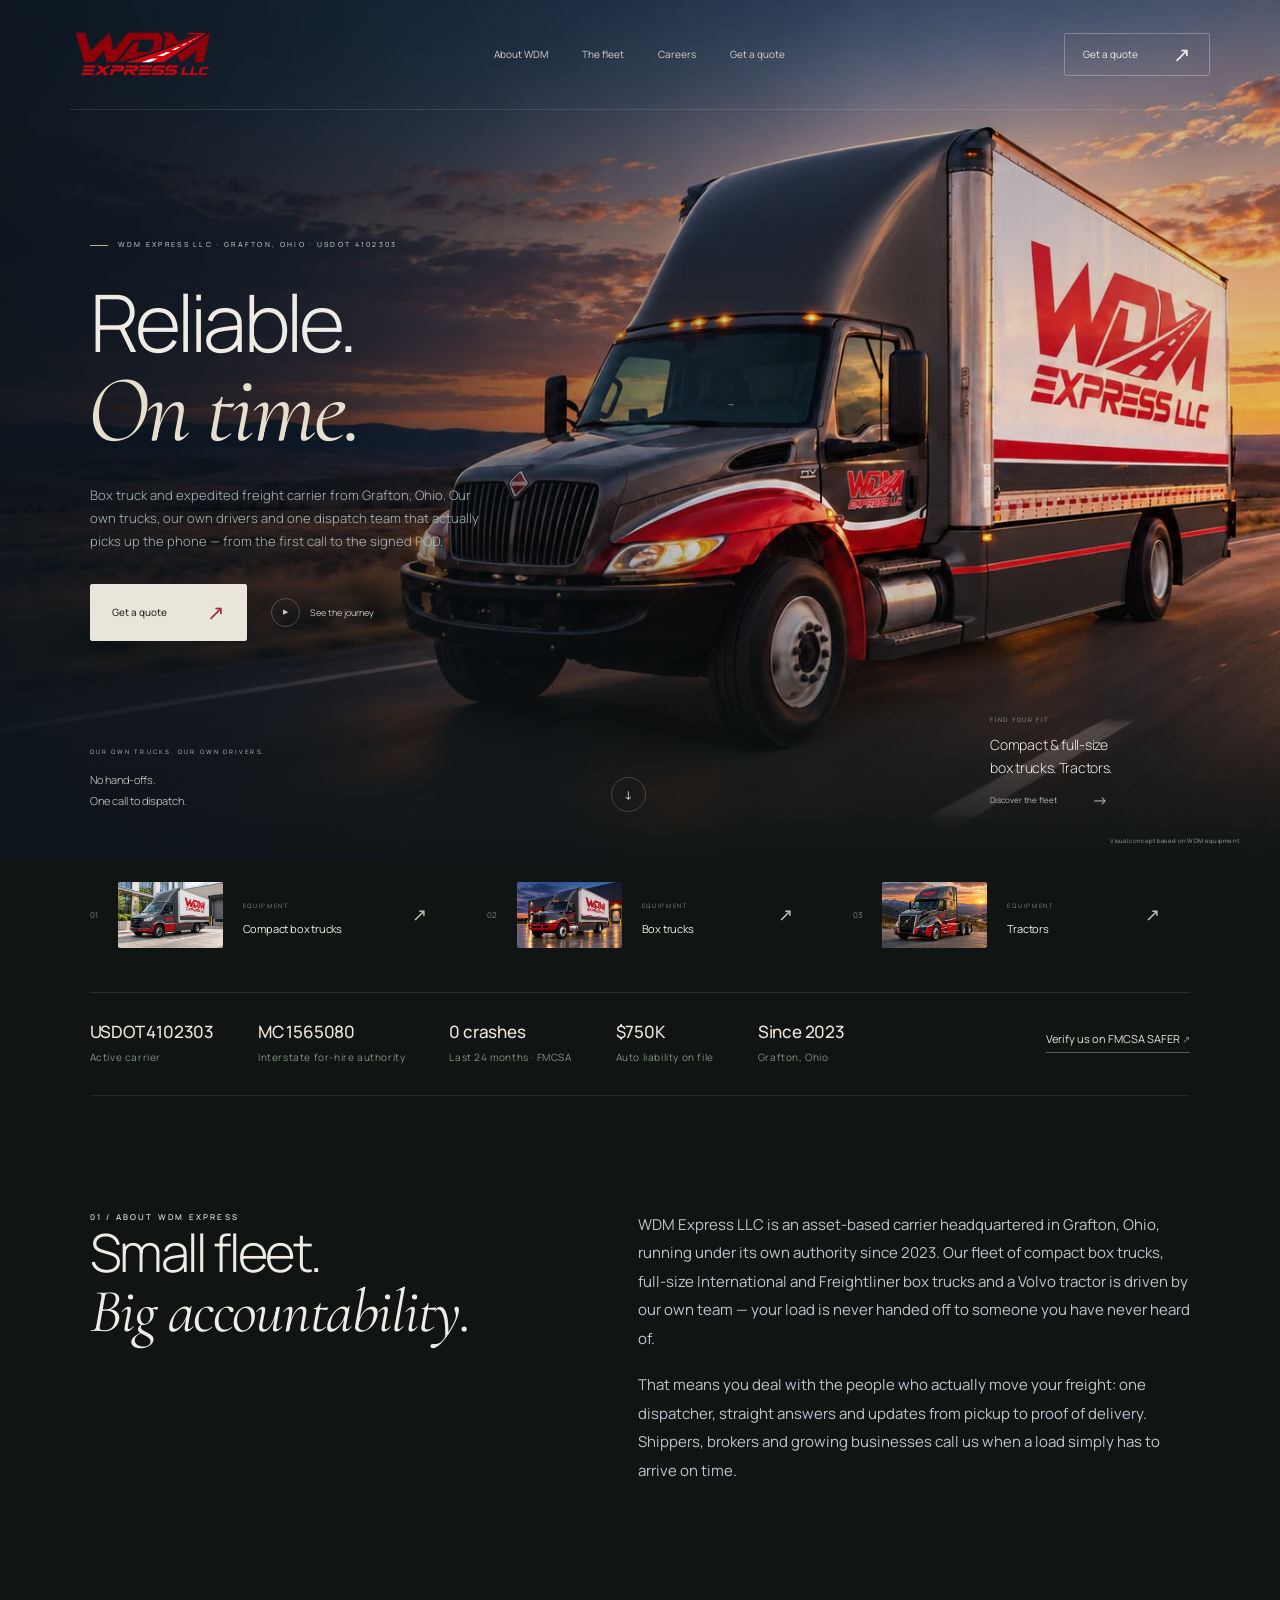
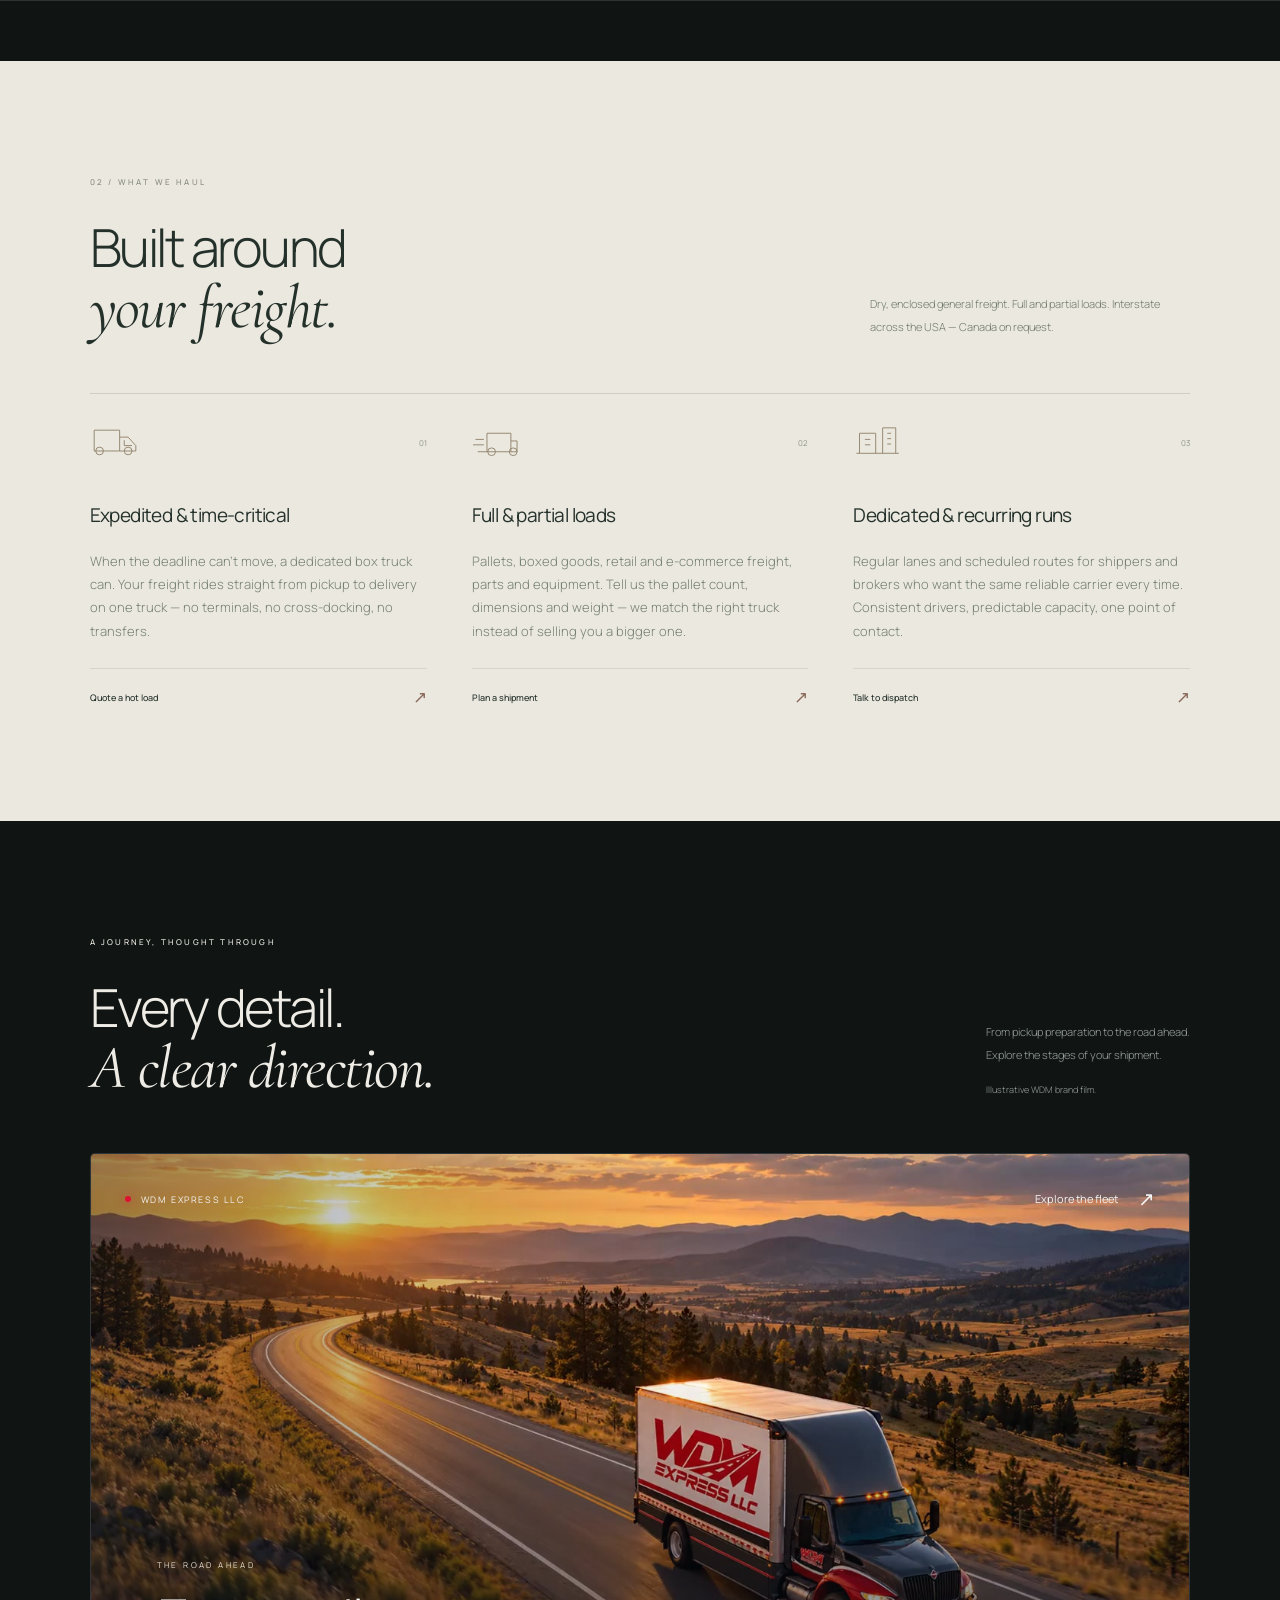
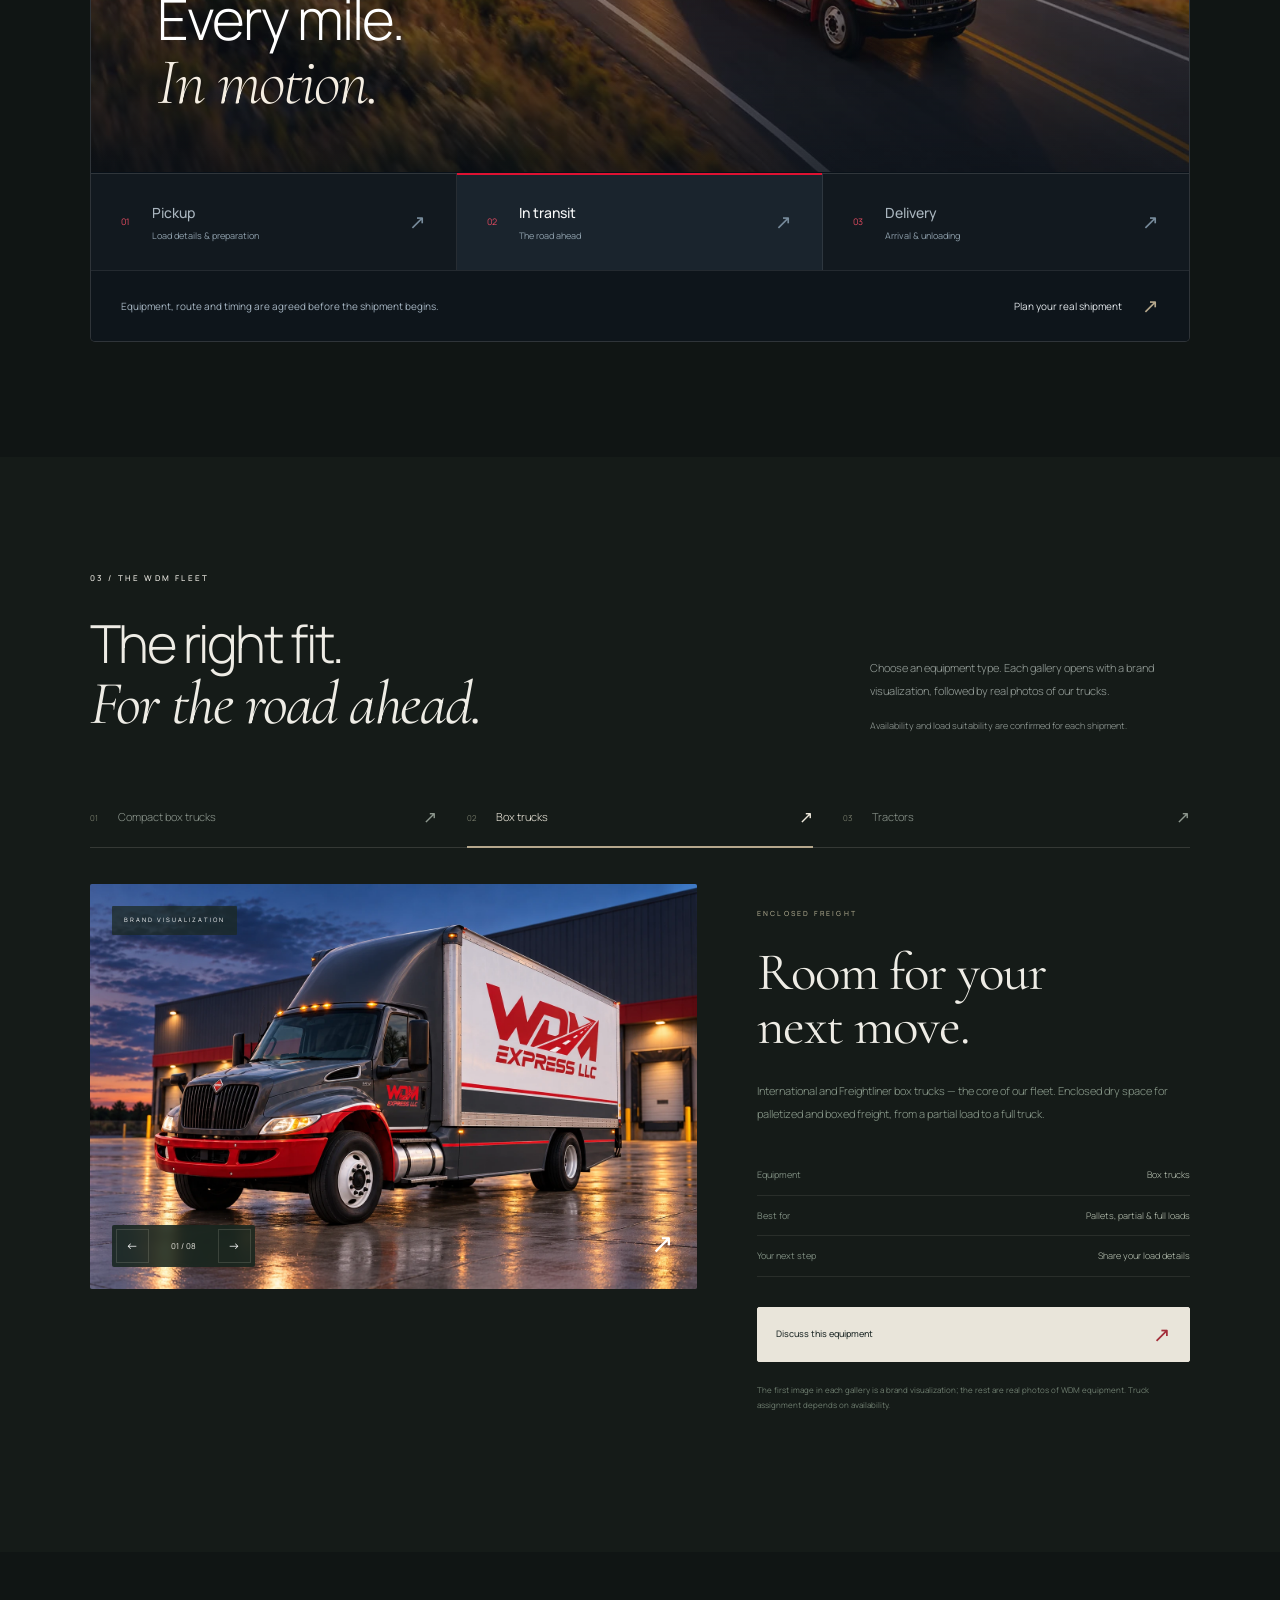
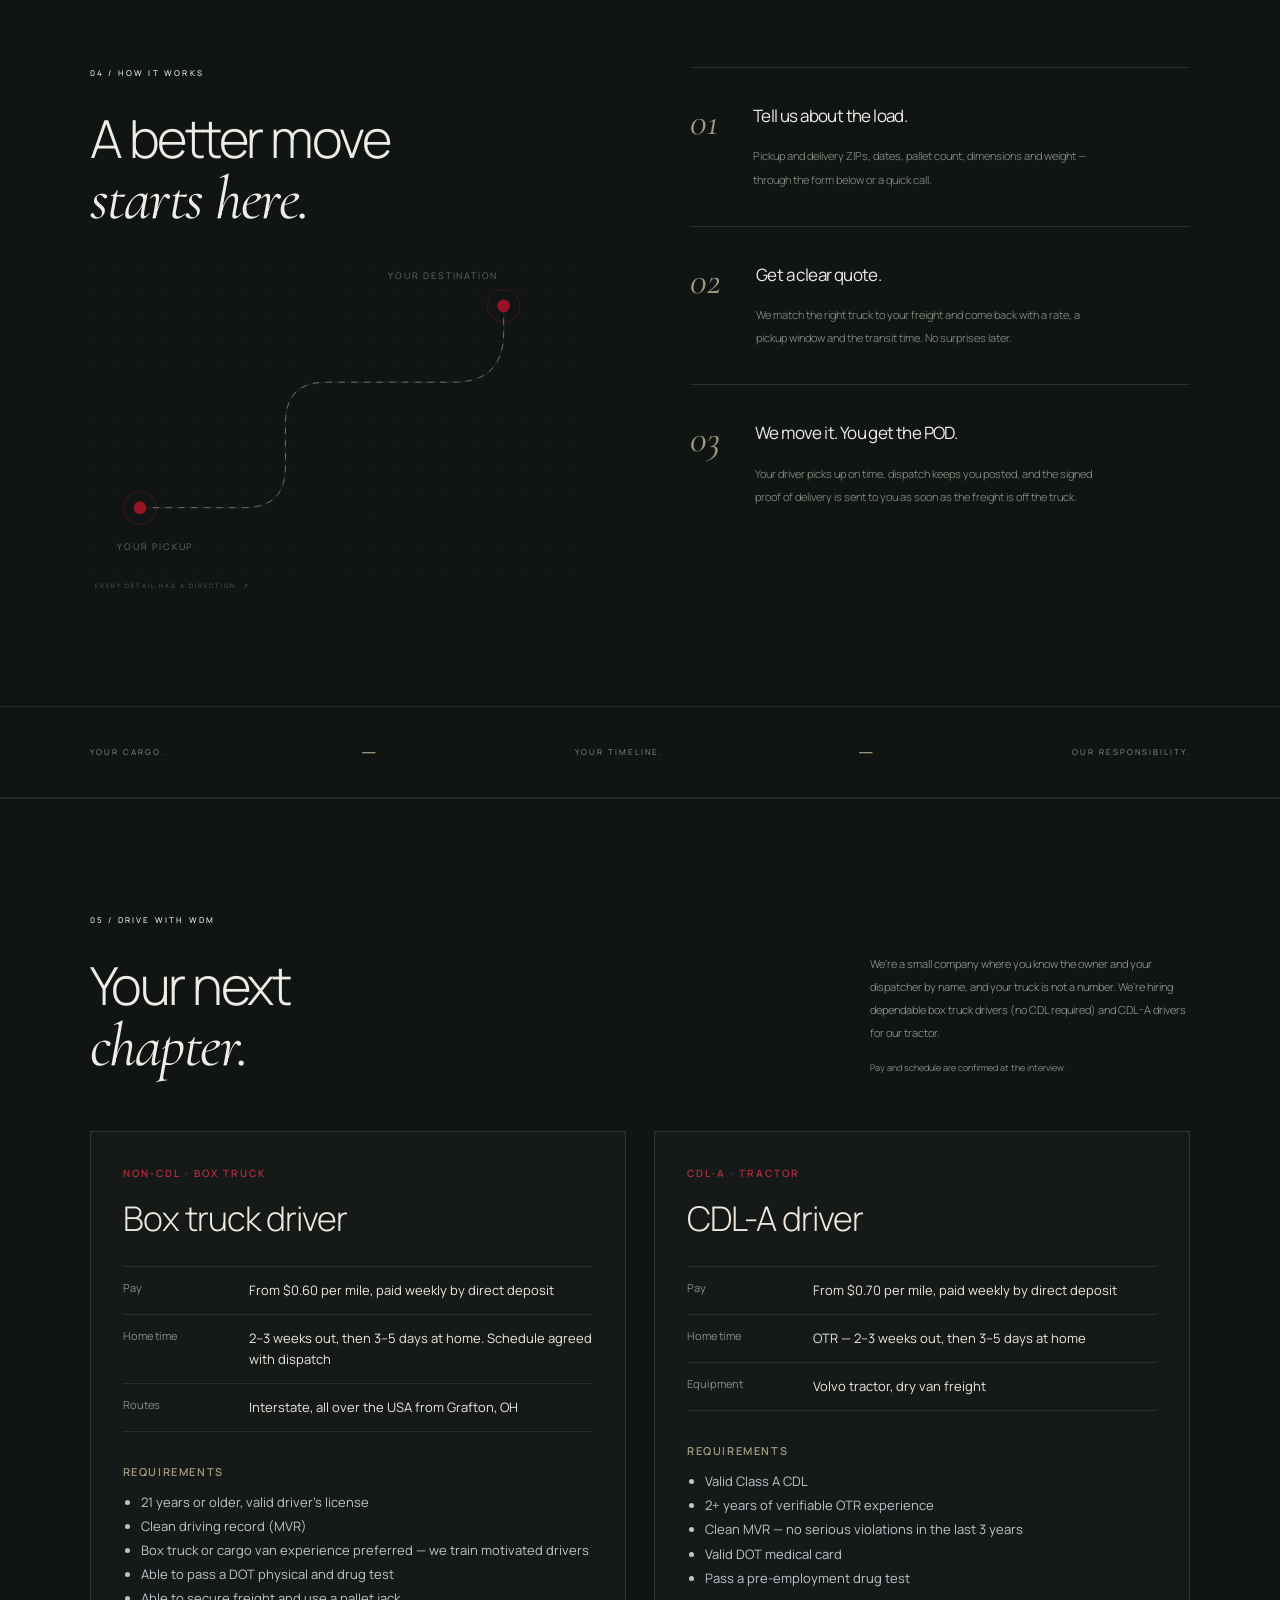
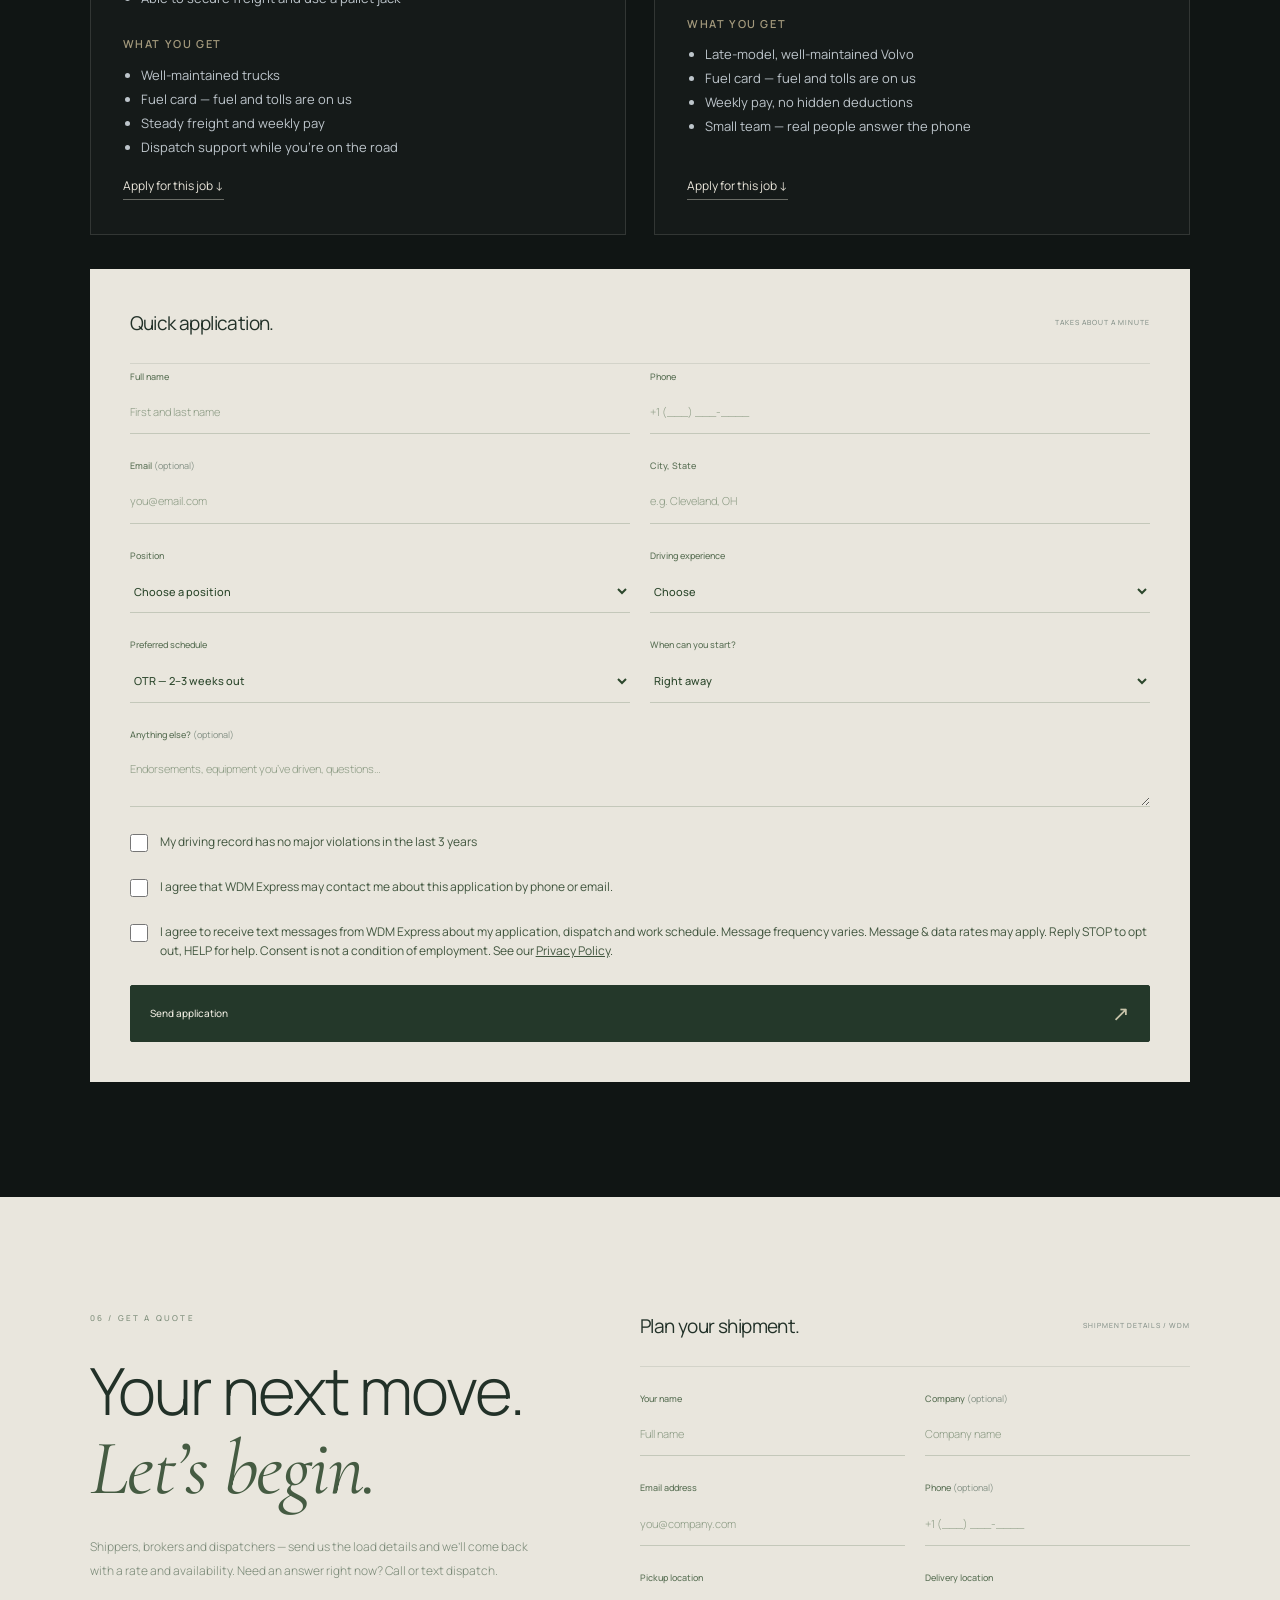
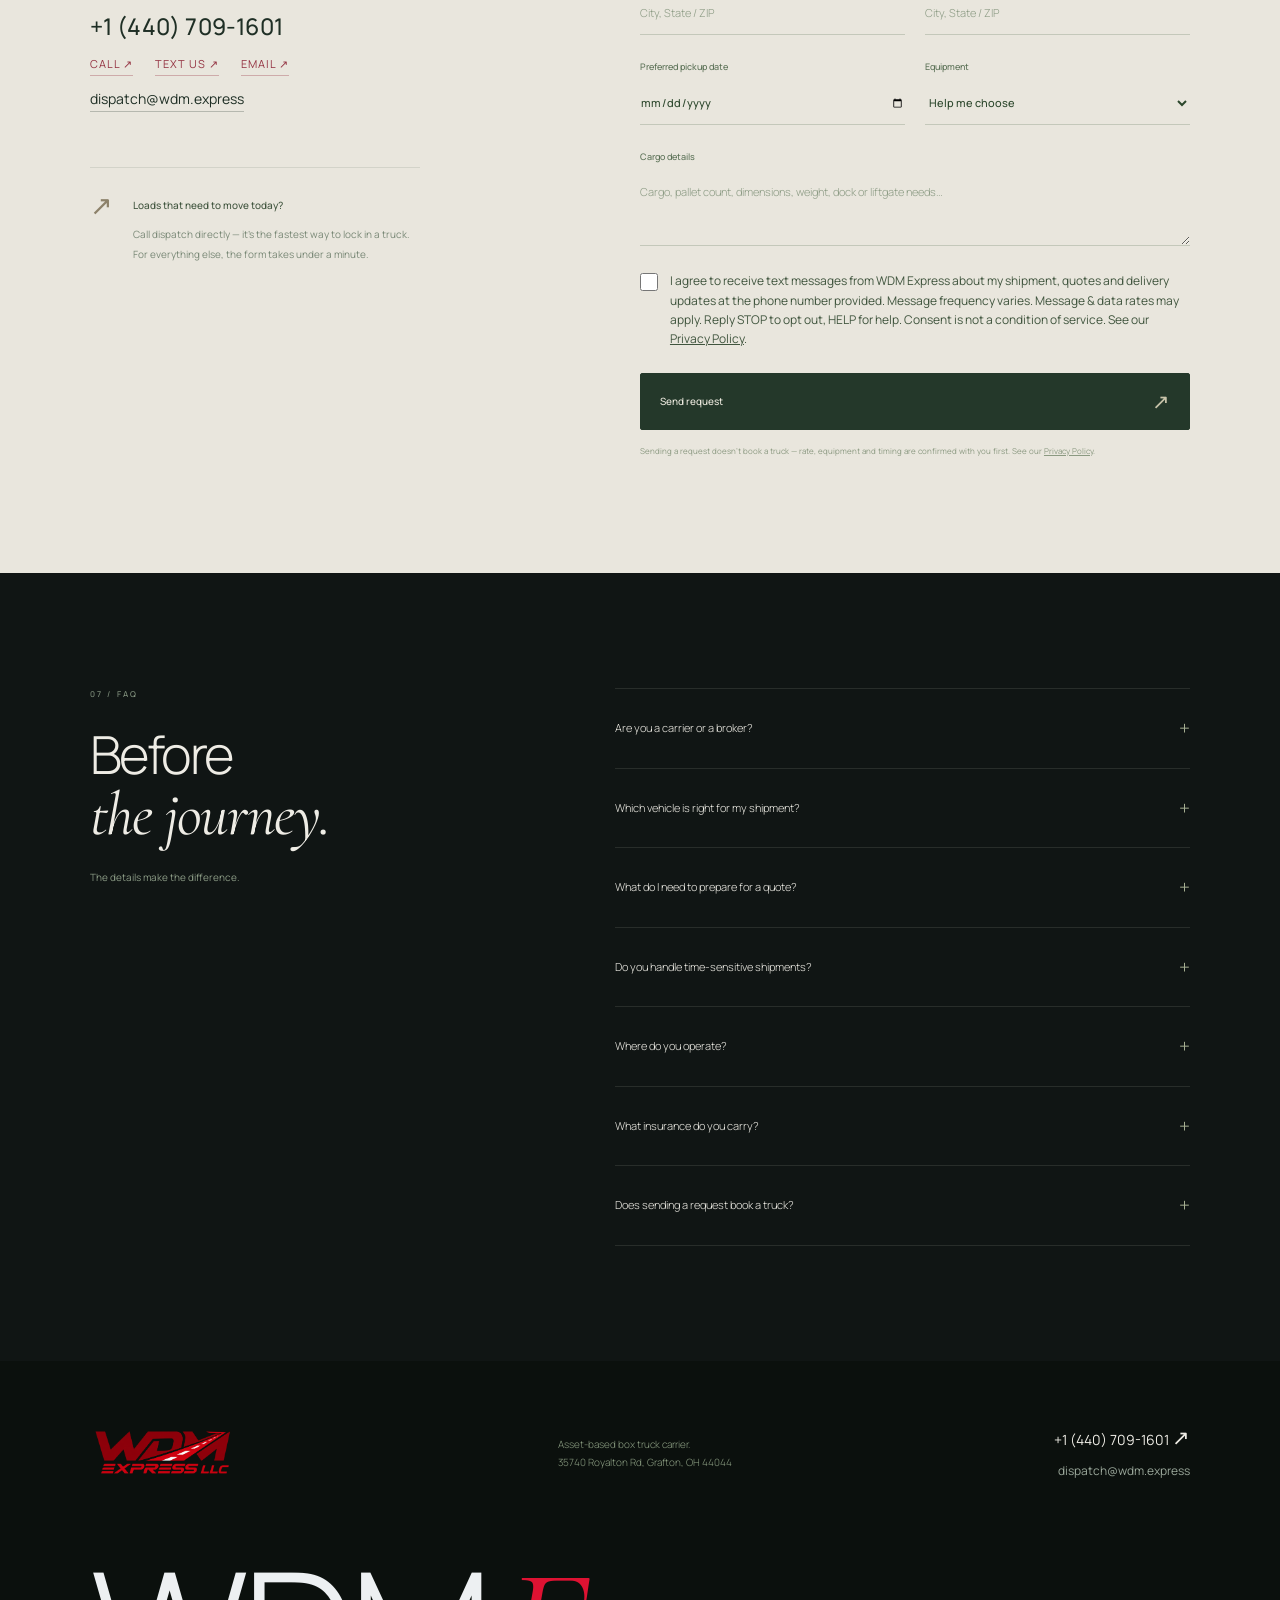
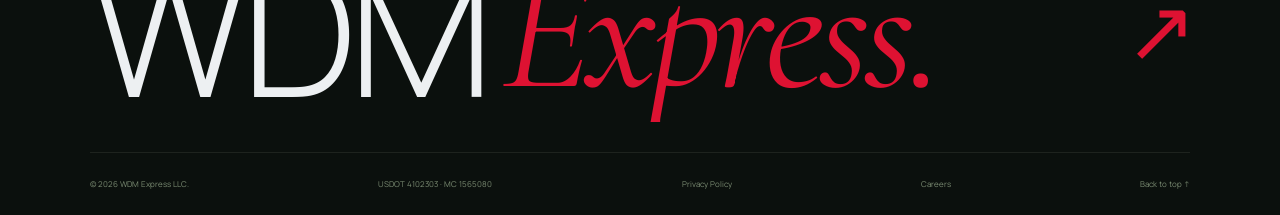
==== index.html @ 2190b3b6 "Add WDM Express static site v4 for preview Preview copy has robots noindex; remove it when moving to" ====
<!doctype html><html lang="en"><head><meta charset="UTF-8"><meta name="robots" content="noindex, nofollow">
<meta name="viewport" content="width=device-width, initial-scale=1"><meta name="theme-color" content="#11171c"><title>WDM Express LLC | Box Truck &amp; Expedited Freight Carrier · Grafton, Ohio</title>
<meta name="description" content="Asset-based box truck carrier from Grafton, Ohio. USDOT 4102303 · MC 1565080. Expedited, full and partial loads and dedicated runs across the USA. Call or text +1 (440) 709-1601.">
<link rel="canonical" href="https://wdm.express/">
<meta property="og:type" content="website"><meta property="og:site_name" content="WDM Express LLC"><meta property="og:url" content="https://wdm.express/">
<meta property="og:title" content="WDM Express LLC — Reliable. On time."><meta property="og:description" content="Asset-based box truck carrier from Grafton, Ohio. Our own trucks, our own drivers, one dispatch team. USDOT 4102303 · MC 1565080.">
<meta property="og:image" content="https://wdm.express/assets/og-image.jpg"><meta property="og:image:width" content="1200"><meta property="og:image:height" content="630"><meta name="twitter:card" content="summary_large_image">
<link rel="icon" type="image/png" sizes="64x64" href="assets/favicon.png"><link rel="apple-touch-icon" href="assets/apple-touch-icon.png">
<script type="application/ld+json">{"@context":"https://schema.org","@type":"LocalBusiness","@id":"https://wdm.express/#company","name":"WDM Express LLC","description":"Asset-based box truck and expedited freight carrier. USDOT 4102303, MC 1565080.","url":"https://wdm.express/","logo":"https://wdm.express/assets/logo.png","image":"https://wdm.express/assets/og-image.jpg","telephone":"+1-440-709-1601","email":"dispatch@wdm.express","address":{"@type":"PostalAddress","streetAddress":"35740 Royalton Rd","addressLocality":"Grafton","addressRegion":"OH","postalCode":"44044","addressCountry":"US"},"areaServed":["US","CA"],"foundingDate":"2023","identifier":[{"@type":"PropertyValue","propertyID":"USDOT","value":"4102303"},{"@type":"PropertyValue","propertyID":"MC","value":"1565080"}],"knowsAbout":["Box truck freight","Expedited freight","Partial truckload","Dedicated routes"]}</script><link rel="stylesheet" href="style.css"></head><body class="wdm">
<a class="skip-link" href="#main">Skip to content</a>
<header class="topbar"><a class="logo" href="#home" aria-label="WDM Express home"><img src="assets/logo.png" alt="WDM Express LLC" width="160" height="80"></a><nav id="navigation" aria-label="Main navigation"><a href="#about">About WDM</a><a href="#fleet">The fleet</a><a href="#career">Careers</a><a href="#quote">Get a quote</a><a href="tel:+14407091601">+1 (440) 709-1601</a></nav><a class="nav-button" href="#quote">Get a quote <span class="arrow">↗</span></a><button class="mobile-menu" type="button" aria-label="Open navigation" aria-expanded="false" aria-controls="navigation">☰</button></header>
<main id="main"><section class="dark-hero" id="home"><div class="dark-backdrop has-film"><video id="hero-video" src="assets/wdm-driving.mp4" poster="assets/hero-wdm-aero-symmetric.webp" autoplay muted loop playsinline preload="auto" width="1440" height="822" aria-label="WDM Express branded box truck driving on the highway"></video></div><div class="dark-grid"></div><div class="dark-heading"><p class="eyebrow"><i></i> WDM EXPRESS LLC · GRAFTON, OHIO · USDOT 4102303</p><h1>Reliable.<br><em>On time.</em></h1><div class="dark-description"><span></span><p>Box truck and expedited freight carrier from Grafton, Ohio. Our own trucks, our own drivers and one dispatch team that actually picks up the phone — from the first call to the signed POD.</p></div><div class="hero-actions"><a href="#quote" class="primary">Get a quote <span class="arrow">↗</span></a><a href="#journey" class="journey-link"><span>▶</span> See the journey</a></div></div><div class="vertical-label">OPEN ROADS. CLEAR DIRECTION.</div><div class="dark-photo-label"><i></i> A NEW PERSPECTIVE ON THE ROAD AHEAD</div><div class="dark-bottom"><div><p class="eyebrow">OUR OWN TRUCKS. OUR OWN DRIVERS.</p><p>No hand-offs.<br>One call to dispatch.</p></div><div class="hero-scroll-group"><a href="#journey" class="round-link" aria-label="See the shipment visualization">↓</a></div><div class="equipment-mini"><span>FIND YOUR FIT</span><b>Compact &amp; full-size<br>box trucks. Tractors.</b><a href="#fleet">Discover the fleet <span>→</span></a></div></div><span class="hero-credit">Visual concept based on WDM equipment.</span></section>
<div class="dark-fleet-strip"><a href="#fleet" data-select="compact"><span class="strip-number">01</span><img src="assets/fleet-mercedes-city.webp" alt="Compact box truck" width="105" height="74"><div><span>EQUIPMENT</span><h3>Compact box trucks</h3></div><span class="arrow">↗</span></a><a href="#fleet" data-select="box"><span class="strip-number">02</span><img src="assets/fleet-international-terminal.webp" alt="International box truck" width="105" height="74"><div><span>EQUIPMENT</span><h3>Box trucks</h3></div><span class="arrow">↗</span></a><a href="#fleet" data-select="tractor"><span class="strip-number">03</span><img src="assets/fleet-volvo-mountains.webp" alt="Volvo tractor" width="105" height="74"><div><span>EQUIPMENT</span><h3>Tractors</h3></div><span class="arrow">↗</span></a></div>
<section class="trust-strip" aria-label="Company credentials"><ul><li><b>USDOT 4102303</b><span>Active carrier</span></li><li><b>MC 1565080</b><span>Interstate for-hire authority</span></li><li><b>0 crashes</b><span>Last 24 months · FMCSA</span></li><li><b>$750K</b><span>Auto liability on file</span></li><li><b>Since 2023</b><span>Grafton, Ohio</span></li></ul><a href="https://safer.fmcsa.dot.gov/query.asp?searchtype=ANY&amp;query_type=queryCarrierSnapshot&amp;query_param=USDOT&amp;query_string=4102303" target="_blank" rel="noopener">Verify us on FMCSA SAFER <span aria-hidden="true">↗</span></a></section>
<section class="about-official section" id="about"><div><p class="eyebrow">01 / ABOUT WDM EXPRESS</p><h2>Small fleet.<br><em>Big accountability.</em></h2></div><div class="about-copy"><p>WDM Express LLC is an asset-based carrier headquartered in Grafton, Ohio, running under its own authority since 2023. Our fleet of compact box trucks, full-size International and Freightliner box trucks and a Volvo tractor is driven by our own team — your load is never handed off to someone you have never heard of.</p><p>That means you deal with the people who actually move your freight: one dispatcher, straight answers and updates from pickup to proof of delivery. Shippers, brokers and growing businesses call us when a load simply has to arrive on time.</p></div></section>
<section class="services section" id="services"><div class="section-heading"><div><p class="eyebrow">02 / WHAT WE HAUL</p><h2>Built around<br><em>your freight.</em></h2></div><p>Dry, enclosed general freight. Full and partial loads. Interstate across the USA — Canada on request.</p></div><div class="service-grid"><article><div class="service-top"><svg viewBox="0 0 64 48" aria-hidden="true"><path d="M5 8h33v27H5zm33 9h11l10 11v7H38M12 40a5 5 0 1 0 0-10 5 5 0 0 0 0 10zm37 0a5 5 0 1 0 0-10 5 5 0 0 0 0 10M44 21v7h10"/></svg><span>01</span></div><h3>Expedited &amp; time-critical</h3><p>When the deadline can’t move, a dedicated box truck can. Your freight rides straight from pickup to delivery on one truck — no terminals, no cross-docking, no transfers.</p><a href="#quote" data-service="Expedited / time-critical">Quote a hot load <span class="arrow">↗</span></a></article><article><div class="service-top"><svg viewBox="0 0 64 48" aria-hidden="true"><path d="M7 36h43V12H19v24m31-14h8v14h-8M4 20h11M1 27h14m10 14a5 5 0 1 0 0-10 5 5 0 0 0 0 10zm28 0a5 5 0 1 0 0-10 5 5 0 0 0 0 10"/></svg><span>02</span></div><h3>Full &amp; partial loads</h3><p>Pallets, boxed goods, retail and e-commerce freight, parts and equipment. Tell us the pallet count, dimensions and weight — we match the right truck instead of selling you a bigger one.</p><a href="#quote" data-service="Full / partial load">Plan a shipment <span class="arrow">↗</span></a></article><article><div class="service-top"><svg viewBox="0 0 64 48" aria-hidden="true"><path d="M8 38V12h21v26m9 0V5h17v33M4 38h55M15 20h7m-7 7h7m22-15h5m-5 7h5m-5 7h5"/></svg><span>03</span></div><h3>Dedicated &amp; recurring runs</h3><p>Regular lanes and scheduled routes for shippers and brokers who want the same reliable carrier every time. Consistent drivers, predictable capacity, one point of contact.</p><a href="tel:+14407091601">Talk to dispatch <span class="arrow">↗</span></a></article></div></section>
<section class="journey-section section" id="journey"><div class="section-heading"><div><p class="eyebrow">A JOURNEY, THOUGHT THROUGH</p><h2>Every detail.<br><em>A clear direction.</em></h2></div><div><p>From pickup preparation to the road ahead.<br>Explore the stages of your shipment.</p><p class="fine">Illustrative WDM brand film.</p></div></div>
<div class="journey-board cinematic-journey"><div class="route-cinema"><video id="journey-video" data-src="assets/wdm-journey-aerial.mp4" poster="assets/wdm-journey-poster.jpg" autoplay muted loop playsinline preload="none" width="1440" height="822" aria-label="WDM Express box truck driving along a countryside highway, filmed from above"></video><div class="route-film-shade"></div><div class="route-film-top"><span><i></i> WDM EXPRESS LLC</span><a href="#fleet">Explore the fleet <span aria-hidden="true">↗</span></a></div><div class="route-film-copy"><p>THE ROAD AHEAD</p><h3>Every mile.<br><em>In motion.</em></h3></div></div>
<div class="route-stages" role="group" aria-label="Explore shipment stages"><button type="button" data-stage="0" aria-pressed="false"><span>01</span><div><b>Pickup</b><small>Load details &amp; preparation</small></div><span class="route-stage-arrow" aria-hidden="true">↗</span></button><button type="button" data-stage="1" aria-pressed="true" class="active"><span>02</span><div><b>In transit</b><small>The road ahead</small></div><span class="route-stage-arrow" aria-hidden="true">↗</span></button><button type="button" data-stage="2" aria-pressed="false"><span>03</span><div><b>Delivery</b><small>Arrival &amp; unloading</small></div><span class="route-stage-arrow" aria-hidden="true">↗</span></button></div>
<div class="journey-caption"><p id="journey-stage-detail" aria-live="polite">Equipment, route and timing are agreed before the shipment begins.</p><a href="#quote">Plan your real shipment <span>↗</span></a></div></div></section>
<section class="fleet-section section" id="fleet"><div class="section-heading"><div><p class="eyebrow">03 / THE WDM FLEET</p><h2>The right fit.<br><em>For the road ahead.</em></h2></div><div><p>Choose an equipment type. Each gallery opens with a brand visualization, followed by real photos of our trucks.</p><p class="fine">Availability and load suitability are confirmed for each shipment.</p></div></div><div class="equipment-tabs" role="tablist" aria-label="Fleet equipment"><button id="tab-compact" role="tab" aria-selected="false" aria-controls="fleet-panel" data-fleet="compact" tabindex="-1"><span>01</span> Compact box trucks <span class="arrow">↗</span></button><button id="tab-box" role="tab" aria-selected="true" aria-controls="fleet-panel" data-fleet="box" class="active" tabindex="0"><span>02</span> Box trucks <span class="arrow">↗</span></button><button id="tab-tractor" role="tab" aria-selected="false" aria-controls="fleet-panel" data-fleet="tractor" tabindex="-1"><span>03</span> Tractors <span class="arrow">↗</span></button></div><div class="fleet-showcase" id="fleet-panel" role="tabpanel" aria-labelledby="tab-box"><div class="fleet-photo"><button class="expand-photo" aria-label="View vehicle photo full screen" type="button"><img id="fleet-photo" src="assets/fleet-international-terminal.webp" alt="WDM International box truck with aerodynamic fairing at a freight terminal" loading="lazy" width="1536" height="1024"></button><span class="photo-badge" id="fleet-badge">BRAND VISUALIZATION</span><div class="photo-controls"><button type="button" id="fleet-prev" aria-label="Previous fleet photo">←</button><span id="fleet-count" aria-live="polite">01 / 08</span><button type="button" id="fleet-next" aria-label="Next fleet photo">→</button></div><span class="photo-expand" aria-hidden="true">↗</span></div><div class="fleet-detail"><span class="eyebrow" id="fleet-category">ENCLOSED FREIGHT</span><h3 id="fleet-title">Room for your<br>next move.</h3><p id="fleet-description">International and Freightliner box trucks — the core of our fleet. Enclosed dry space for palletized and boxed freight, from a partial load to a full truck.</p><dl><div><dt>Equipment</dt><dd id="fleet-equipment">Box trucks</dd></div><div><dt>Best for</dt><dd id="fleet-best">Pallets, partial &amp; full loads</dd></div><div><dt>Your next step</dt><dd>Share your load details</dd></div></dl><a href="#quote" class="primary" id="fleet-quote" data-equipment="Box truck">Discuss this equipment <span class="arrow">↗</span></a><p class="fine">The first image in each gallery is a brand visualization; the rest are real photos of WDM equipment. Truck assignment depends on availability.</p></div></div></section>
<section class="approach section" id="approach"><div class="approach-visual"><p class="eyebrow">04 / HOW IT WORKS</p><h2>A better move<br><em>starts here.</em></h2><div class="route-drawing" aria-hidden="true"><svg viewBox="0 0 550 350" fill="none"><defs><pattern id="route-grid" width="28" height="28" patternUnits="userSpaceOnUse"><circle cx="1" cy="1" r=".8" fill="#fff" opacity=".13"/></pattern></defs><rect width="550" height="350" fill="url(#route-grid)"/><path class="route-shadow" d="M55 268H170Q215 268 215 223V175Q215 130 260 130H400Q455 130 455 75V46"/><path class="route-path" d="M55 268H170Q215 268 215 223V175Q215 130 260 130H400Q455 130 455 75V46"/><circle cx="55" cy="268" r="7" fill="#de1232"/><circle cx="55" cy="268" r="18" stroke="#de1232" opacity=".4"/><circle cx="455" cy="46" r="7" fill="#de1232"/><circle cx="455" cy="46" r="18" stroke="#de1232" opacity=".4"/><text x="30" y="315" fill="#8796a0" font-size="10" letter-spacing="2">YOUR PICKUP</text><text x="328" y="17" fill="#8796a0" font-size="10" letter-spacing="2">YOUR DESTINATION</text></svg><span class="route-label">EVERY DETAIL HAS A DIRECTION. ↗</span></div></div><div class="steps"><article><span>01</span><div><h3>Tell us about the load.</h3><p>Pickup and delivery ZIPs, dates, pallet count, dimensions and weight — through the form below or a quick call.</p></div></article><article><span>02</span><div><h3>Get a clear quote.</h3><p>We match the right truck to your freight and come back with a rate, a pickup window and the transit time. No surprises later.</p></div></article><article><span>03</span><div><h3>We move it. You get the POD.</h3><p>Your driver picks up on time, dispatch keeps you posted, and the signed proof of delivery is sent to you as soon as the freight is off the truck.</p></div></article></div></section>
<div class="statement"><span>YOUR CARGO.</span><i>—</i><span>YOUR TIMELINE.</span><i>—</i><span>OUR RESPONSIBILITY.</span></div>
<section class="careers section" id="career"><div class="section-heading"><div><p class="eyebrow">05 / DRIVE WITH WDM</p><h2>Your next<br><em>chapter.</em></h2></div><div><p>We’re a small company where you know the owner and your dispatcher by name, and your truck is not a number. We’re hiring dependable box truck drivers (no CDL required) and CDL-A drivers for our tractor.</p><p class="fine">Pay and schedule are confirmed at the interview.</p></div></div>
<div class="jobs">
<article class="job"><p class="job-tag">NON-CDL · BOX TRUCK</p><h3>Box truck driver</h3>
<dl class="job-facts"><div><dt>Pay</dt><dd>From $0.60 per mile, paid weekly by direct deposit</dd></div><div><dt>Home time</dt><dd>2–3 weeks out, then 3–5 days at home. Schedule agreed with dispatch</dd></div><div><dt>Routes</dt><dd>Interstate, all over the USA from Grafton, OH</dd></div></dl>
<h4>Requirements</h4><ul><li>21 years or older, valid driver’s license</li><li>Clean driving record (MVR)</li><li>Box truck or cargo van experience preferred — we train motivated drivers</li><li>Able to pass a DOT physical and drug test</li><li>Able to secure freight and use a pallet jack</li></ul>
<h4>What you get</h4><ul><li>Well-maintained trucks</li><li>Fuel card — fuel and tolls are on us</li><li>Steady freight and weekly pay</li><li>Dispatch support while you’re on the road</li></ul>
<a href="#apply" class="job-apply" data-position="Box truck driver (Non-CDL)">Apply for this job <span aria-hidden="true">↓</span></a></article>
<article class="job"><p class="job-tag">CDL-A · TRACTOR</p><h3>CDL-A driver</h3>
<dl class="job-facts"><div><dt>Pay</dt><dd>From $0.70 per mile, paid weekly by direct deposit</dd></div><div><dt>Home time</dt><dd>OTR — 2–3 weeks out, then 3–5 days at home</dd></div><div><dt>Equipment</dt><dd>Volvo tractor, dry van freight</dd></div></dl>
<h4>Requirements</h4><ul><li>Valid Class A CDL</li><li>2+ years of verifiable OTR experience</li><li>Clean MVR — no serious violations in the last 3 years</li><li>Valid DOT medical card</li><li>Pass a pre-employment drug test</li></ul>
<h4>What you get</h4><ul><li>Late-model, well-maintained Volvo</li><li>Fuel card — fuel and tolls are on us</li><li>Weekly pay, no hidden deductions</li><li>Small team — real people answer the phone</li></ul>
<a href="#apply" class="job-apply" data-position="CDL-A driver">Apply for this job <span aria-hidden="true">↓</span></a></article>
</div>
<form id="apply-form" class="apply-form" novalidate><div class="form-heading"><h3 id="apply">Quick application.</h3><span>TAKES ABOUT A MINUTE</span></div>
<input type="hidden" name="form_type" value="Driver application">
<div class="form-grid">
<label>Full name<input name="name" autocomplete="name" placeholder="First and last name" required maxlength="100"></label>
<label>Phone<input type="tel" name="phone" autocomplete="tel" placeholder="+1 (___) ___-____" required maxlength="40"></label>
<label>Email <span>(optional)</span><input type="email" name="email" autocomplete="email" placeholder="you@email.com" maxlength="200"></label>
<label>City, State<input name="location" autocomplete="address-level2" placeholder="e.g. Cleveland, OH" required maxlength="120"></label>
<label>Position<select name="position" id="apply-position" required><option value="">Choose a position</option><option>Box truck driver (Non-CDL)</option><option>CDL-A driver</option></select></label>
<label>Driving experience<select name="experience" required><option value="">Choose</option><option>Less than 1 year</option><option>1–2 years</option><option>3–5 years</option><option>5+ years</option></select></label>
<label>Preferred schedule<select name="schedule"><option>OTR — 2–3 weeks out</option><option>Flexible / let’s discuss</option></select></label>
<label>When can you start?<select name="start"><option>Right away</option><option>Within 2 weeks</option><option>Within a month</option></select></label>
<label class="full">Anything else? <span>(optional)</span><textarea name="message" rows="2" placeholder="Endorsements, equipment you’ve driven, questions…" maxlength="1500"></textarea></label>
<label class="check full"><input type="checkbox" name="clean_record" value="Yes"> <span>My driving record has no major violations in the last 3 years</span></label>
<label class="check full"><input type="checkbox" name="consent" value="Yes" required> <span>I agree that WDM Express may contact me about this application by phone or email.</span></label><label class="check full"><input type="checkbox" name="sms_consent" value="Yes"> <span>I agree to receive text messages from WDM Express about my application, dispatch and work schedule. Message frequency varies. Message &amp; data rates may apply. Reply STOP to opt out, HELP for help. Consent is not a condition of employment. See our <a href="privacy-policy.html">Privacy Policy</a>.</span></label>
<input type="text" name="botcheck" class="hp" tabindex="-1" autocomplete="off" aria-hidden="true">
</div><button type="submit" class="primary">Send application <span class="arrow">↗</span></button>
<div class="form-status" role="status" aria-live="polite" hidden></div></form>
</section>
<section class="quote-section section" id="quote"><div class="quote-copy"><p class="eyebrow">06 / GET A QUOTE</p><h2>Your next move.<br><em>Let’s begin.</em></h2><p>Shippers, brokers and dispatchers — send us the load details and we’ll come back with a rate and availability. Need an answer right now? Call or text dispatch.</p><div class="contact-lines"><a class="contact-phone" href="tel:+14407091601">+1 (440) 709-1601</a><div><a href="tel:+14407091601">Call <span aria-hidden="true">↗</span></a><a href="sms:+14407091601">Text us <span aria-hidden="true">↗</span></a><a href="mailto:dispatch@wdm.express">Email <span aria-hidden="true">↗</span></a></div><a class="contact-email" href="mailto:dispatch@wdm.express">dispatch@wdm.express</a></div><div class="quote-note"><span class="arrow">↗</span><div><b>Loads that need to move today?</b><p>Call dispatch directly — it’s the fastest way to lock in a truck. For everything else, the form takes under a minute.</p></div></div></div><form id="quote-form" novalidate><input type="hidden" name="form_type" value="Shipping request"><div class="form-heading"><h3>Plan your shipment.</h3><span>SHIPMENT DETAILS / WDM</span></div><div class="form-grid"><label>Your name<input name="name" autocomplete="name" placeholder="Full name" required maxlength="100"></label><label>Company <span>(optional)</span><input name="company" autocomplete="organization" placeholder="Company name" maxlength="150"></label><label>Email address<input type="email" name="email" autocomplete="email" placeholder="you@company.com" required maxlength="200"></label><label>Phone <span>(optional)</span><input type="tel" name="phone" autocomplete="tel" placeholder="+1 (___) ___-____" maxlength="40"></label><label>Pickup location<input name="pickup" placeholder="City, State / ZIP" required maxlength="150"></label><label>Delivery location<input name="delivery" placeholder="City, State / ZIP" required maxlength="150"></label><label>Preferred pickup date<input type="date" name="date" required></label><label>Equipment<select id="equipment" name="equipment"><option>Help me choose</option><option>Compact box truck</option><option>Box truck</option><option>Tractor</option></select></label><label class="full">Cargo details<textarea id="cargo" name="cargo" rows="3" placeholder="Cargo, pallet count, dimensions, weight, dock or liftgate needs…" required maxlength="2500"></textarea></label><label class="check full"><input type="checkbox" name="sms_consent" value="Yes"> <span>I agree to receive text messages from WDM Express about my shipment, quotes and delivery updates at the phone number provided. Message frequency varies. Message &amp; data rates may apply. Reply STOP to opt out, HELP for help. Consent is not a condition of service. See our <a href="privacy-policy.html">Privacy Policy</a>.</span></label><input type="text" name="botcheck" class="hp" tabindex="-1" autocomplete="off" aria-hidden="true"></div><button type="submit" class="primary">Send request <span class="arrow">↗</span></button><p class="form-disclaimer">Sending a request doesn’t book a truck — rate, equipment and timing are confirmed with you first. See our <a href="privacy-policy.html">Privacy Policy</a>.</p><div class="form-status" role="status" aria-live="polite" hidden></div></form></section>
<section class="faq section" id="questions"><div><p class="eyebrow">07 / FAQ</p><h2>Before<br><em>the journey.</em></h2><p class="faq-subtitle">The details make the difference.</p></div><div class="faq-list"><details><summary>Are you a carrier or a broker?<span>+</span></summary><p>We’re an asset-based carrier with our own trucks and drivers — USDOT 4102303, MC 1565080. You can check our authority, insurance and safety record on <a href="https://safer.fmcsa.dot.gov/query.asp?searchtype=ANY&amp;query_type=queryCarrierSnapshot&amp;query_param=USDOT&amp;query_string=4102303" target="_blank" rel="noopener">FMCSA SAFER</a>.</p></details><details><summary>Which vehicle is right for my shipment?<span>+</span></summary><p>That depends on cargo dimensions, total weight, loading access and route. Include these details in your request, or select “Help me choose.” Final capacity and availability must be confirmed before booking.</p></details><details><summary>What do I need to prepare for a quote?<span>+</span></summary><p>Pickup and delivery cities or ZIP codes, preferred dates, cargo description, dimensions and total weight. Include pallet count, dock access and any special loading or delivery requirements.</p></details><details><summary>Do you handle time-sensitive shipments?<span>+</span></summary><p>Yes — it’s a big part of what we do. Give us the earliest pickup time and the hard delivery deadline. If the load needs to move today, call dispatch at <a href="tel:+14407091601">+1 (440) 709-1601</a>.</p></details><details><summary>Where do you operate?<span>+</span></summary><p>We haul interstate freight across the USA from our base in Grafton, Ohio. Cross-border loads to Canada are possible — ask us before booking.</p></details><details><summary>What insurance do you carry?<span>+</span></summary><p>Our $750,000 auto liability coverage is on file with FMCSA. Ask us for a certificate of insurance (COI) and cargo coverage details for your specific load.</p></details><details><summary>Does sending a request book a truck?<span>+</span></summary><p>No. A shipment is booked only after WDM Express confirms the equipment, schedule, rate and terms with you — by phone and a rate confirmation.</p></details></div></section>
</main><footer><div class="footer-top"><a class="logo" href="#home"><img src="assets/logo.png" alt="WDM Express LLC" width="160" height="80" loading="lazy"></a><p>Asset-based box truck carrier.<br>35740 Royalton Rd, Grafton, OH 44044</p><div class="footer-contacts"><a href="tel:+14407091601">+1 (440) 709-1601 <span class="arrow">↗</span></a><a href="mailto:dispatch@wdm.express">dispatch@wdm.express</a></div></div><div class="footer-word">WDM <em>Express.</em><span>↗</span></div><div class="footer-bottom"><p>© <span id="year">2026</span> WDM Express LLC.</p><a href="https://safer.fmcsa.dot.gov/query.asp?searchtype=ANY&amp;query_type=queryCarrierSnapshot&amp;query_param=USDOT&amp;query_string=4102303" target="_blank" rel="noopener">USDOT 4102303 · MC 1565080</a><a href="privacy-policy.html">Privacy Policy</a><a href="#career">Careers</a><a href="#home">Back to top ↑</a></div></footer>
<a class="mobile-call" href="tel:+14407091601"><span aria-hidden="true">✆</span> Call dispatch</a>
<dialog id="gallery"><div class="gallery-heading"><span id="gallery-title">The WDM fleet</span><button type="button" id="close-gallery" aria-label="Close photo gallery">×</button></div><img id="gallery-photo" alt="WDM fleet vehicle"><div class="gallery-controls"><button type="button" id="gallery-prev" aria-label="Previous photo">←</button><span id="gallery-count"></span><button type="button" id="gallery-next" aria-label="Next photo">→</button></div></dialog><script src="app.js"></script></body></html>
---- style.css ----
@import url('https://fonts.googleapis.com/css2?family=Cormorant+Garamond:ital,wght@0,400;0,500;1,400;1,500&family=Manrope:wght@300;400;500;600&display=swap');
html{scroll-behavior:smooth;scroll-padding-top:20px}body{margin:0}.wdm{--red:#de1232;--ink:#11171c;--muted:#8d9ba5;--line:#ffffff22;background:var(--ink);color:#f4f5f3;font-family:'DM Sans',Arial,sans-serif;font-size:14px;line-height:1.5;overflow-x:clip;min-height:100vh}.wdm *{box-sizing:border-box}.wdm h1,.wdm h2,.wdm h3,.wdm p{margin:0}.wdm h1,.wdm h2{font-family:'Barlow Condensed',Impact,'Arial Narrow',sans-serif;font-weight:600;letter-spacing:-1px;line-height:.98}.wdm h2{font-size:clamp(46px,4.8vw,72px)}.wdm h2>span{color:#75838d}.wdm em{font-style:normal;color:var(--red)}.wdm button,.wdm input,.wdm select,.wdm textarea{font:inherit}.wdm a{color:inherit;text-decoration:none}.wdm button,.wdm a{-webkit-tap-highlight-color:transparent}.wdm button{cursor:pointer}.wdm button:focus-visible,.wdm a:focus-visible,.wdm summary:focus-visible{outline:3px solid var(--red);outline-offset:5px}.wdm button:disabled{opacity:.3;cursor:default}.wdm [hidden]{display:none!important}.wdm .skip-link{position:absolute;top:-100px;left:20px;padding:15px;background:white;color:black;z-index:50}.wdm .skip-link:focus{top:10px}.wdm .topbar{height:100px;display:flex;align-items:center;justify-content:space-between;margin:0 4%;border-bottom:1px solid var(--line);position:relative;z-index:5}.wdm .logo img{width:160px;height:80px;object-fit:contain;display:block}.wdm .topbar nav{display:flex;gap:35px;font-size:12px;color:#b7c1c7}.wdm .topbar nav a:hover{color:white}.wdm .nav-button{display:flex;align-items:center;gap:30px;font-size:12px;border:1px solid #ffffff50;padding:11px 18px;transition:background .2s}.wdm .nav-button:hover{background:#ffffff12}.wdm .arrow{font-family:Arial,sans-serif;font-size:25px;font-weight:400;line-height:1}.wdm .mobile-menu{display:none}.wdm .primary{display:inline-flex;align-items:center;justify-content:space-between;gap:45px;background:var(--red);color:#fff;padding:18px 22px;font-size:12px;border:1px solid var(--red);font-weight:500;transition:background .2s,transform .2s}.wdm .primary:hover{background:#bc0d29;border-color:#bc0d29;transform:translateY(-2px)}.wdm .eyebrow{font-size:9px;letter-spacing:1.8px;font-weight:600;display:flex;align-items:center;gap:10px}.wdm .eyebrow i,.wdm .dark-photo-label i{width:6px;height:6px;border-radius:50%;background:var(--red)}.wdm .dark-hero{height:715px;position:relative;overflow:hidden;margin-top:-100px;padding-top:100px}.wdm .dark-backdrop{position:absolute;inset:0;left:26%}.wdm .dark-backdrop>img{height:100%;width:100%;object-fit:cover;object-position:50% 55%;filter:saturate(.6)}.wdm .dark-backdrop:after{content:'';position:absolute;inset:0;background:linear-gradient(90deg,#11171c,#11171c60 35%,#11171c15 75%),linear-gradient(0deg,#11171c,#11171c10 65%,#11171cb0)}.wdm .dark-grid{position:absolute;inset:100px 4% 0;background:linear-gradient(90deg,transparent calc(50% - 1px),#ffffff0c 50%,transparent calc(50% + 1px)),linear-gradient(90deg,transparent calc(75% - 1px),#ffffff0c 75%,transparent calc(75% + 1px));pointer-events:none}.wdm .dark-heading{position:relative;padding:48px 0 0 6%}.wdm h1{font-size:clamp(100px,9.6vw,145px);line-height:.86;letter-spacing:-2px;font-weight:700;margin-top:28px}.wdm .dark-description{display:flex;gap:16px;align-items:center;margin:27px 0}.wdm .dark-description>span{width:2px;height:40px;background:var(--red)}.wdm .dark-description p{font-size:12px;color:#b3bdc4;line-height:1.7}.wdm .dark-heading .primary{padding:17px 22px}.wdm .vertical-label{position:absolute;right:24px;top:43%;writing-mode:vertical-rl;font-size:7px;letter-spacing:2.5px;color:#b9c3c8}.wdm .dark-photo-label{position:absolute;right:8%;top:55%;display:flex;align-items:center;gap:10px;font-size:8px;letter-spacing:1.5px;background:#11171c80;padding:15px;backdrop-filter:blur(7px)}.wdm .dark-bottom{position:absolute;bottom:30px;left:6%;right:6%;display:flex;align-items:flex-end;justify-content:space-between}.wdm .dark-bottom .eyebrow{font-size:7px;color:#7b8a94;letter-spacing:2px}.wdm .dark-bottom>div:first-child>p:last-child{font-size:14px;margin-top:9px;line-height:1.5}.wdm .round-link{width:44px;height:44px;border:1px solid #ffffff40;border-radius:50%;display:grid;place-items:center}.wdm .equipment-mini{display:flex;flex-direction:column;gap:10px;min-width:240px}.wdm .equipment-mini>span{font-size:7px;letter-spacing:2px;color:#91a0aa}.wdm .equipment-mini b{font-size:19px;font-weight:400;line-height:1.25;letter-spacing:-.5px}.wdm .equipment-mini a{font-size:10px;display:flex;gap:40px;align-items:center}.wdm .equipment-mini a span{font-size:20px}.wdm .dark-fleet-strip{display:grid;grid-template-columns:repeat(3,1fr);margin:0 4%;border-top:1px solid var(--line);border-bottom:1px solid var(--line)}.wdm .dark-fleet-strip>a{display:flex;align-items:center;gap:15px;text-align:left;padding:25px 22px;transition:background .2s}.wdm .dark-fleet-strip>a:hover{background:#ffffff05}.wdm .dark-fleet-strip>a+a{border-left:1px solid var(--line)}.wdm .dark-fleet-strip img{height:74px;width:105px;object-fit:cover;filter:grayscale(.5)}.wdm .strip-number{font-size:9px;color:#63727c}.wdm .dark-fleet-strip div>span{font-size:7px;letter-spacing:1.4px;color:#7d8c96}.wdm .dark-fleet-strip h3{font-size:14px;font-weight:400;margin-top:6px}.wdm .dark-fleet-strip .arrow{margin-left:auto;font-size:22px}.wdm .section{padding:95px 6%}.wdm .section-heading{display:flex;align-items:flex-end;justify-content:space-between;gap:60px;margin-bottom:44px}.wdm .section-heading .eyebrow{margin-bottom:23px}.wdm .section-heading>p,.wdm .section-heading>div+div{max-width:340px;color:var(--muted);font-size:12px;line-height:1.9}.wdm .fine{font-size:10px!important;line-height:1.7!important;color:var(--muted)}.wdm .section-heading .fine{margin-top:15px}.wdm .service-grid{display:grid;grid-template-columns:repeat(3,1fr);border:1px solid var(--line)}.wdm .service-grid article{padding:30px 28px;background:linear-gradient(145deg,#ffffff04,transparent)}.wdm .service-grid article+article{border-left:1px solid var(--line)}.wdm .service-top{display:flex;align-items:center;justify-content:space-between;margin-bottom:32px}.wdm .service-top svg{height:45px;width:60px;fill:none;stroke:var(--red);stroke-width:1.4}.wdm .service-top>span{font-size:9px;color:#5e6c77}.wdm .service-grid h3{font-size:22px;font-weight:500;letter-spacing:-.5px;margin-bottom:18px}.wdm .service-grid p{font-size:12px;color:var(--muted);line-height:1.9;min-height:90px}.wdm .service-grid a{font-size:11px;display:flex;justify-content:space-between;align-items:center;border-top:1px solid var(--line);padding-top:20px;margin-top:30px}.wdm .service-grid a:hover{color:#ee5069}.wdm .fleet-section{background:#181f25}.wdm .equipment-tabs{display:grid;grid-template-columns:repeat(3,1fr);border-bottom:1px solid #ffffff30;margin-bottom:30px}.wdm .equipment-tabs button{display:flex;align-items:center;gap:20px;background:transparent;color:#8d9ba5;border:0;border-bottom:2px solid transparent;margin-bottom:-1px;text-align:left;padding:20px 15px;font-size:13px}.wdm .equipment-tabs button>span:first-child{font-size:9px;color:#61717e}.wdm .equipment-tabs .arrow{margin-left:auto;font-size:20px}.wdm .equipment-tabs button.active{color:white;border-bottom-color:var(--red);background:#ffffff04}.wdm .fleet-showcase{display:grid;grid-template-columns:1.25fr 1fr;gap:0;border:1px solid var(--line)}.wdm .fleet-photo{position:relative;min-height:420px;overflow:hidden;background:#29343b}.wdm .expand-photo{display:block;width:100%;height:100%;padding:0;border:0;background:transparent}.wdm .fleet-photo img{position:absolute;inset:0;width:100%;height:100%;object-fit:cover;filter:saturate(.75);transition:transform .4s}.wdm .expand-photo:hover img{transform:scale(1.025)}.wdm .photo-badge{position:absolute;top:20px;left:20px;background:#11171cbb;color:white;padding:10px 14px;font-size:8px;letter-spacing:1.5px;pointer-events:none}.wdm .photo-controls{position:absolute;bottom:20px;left:20px;display:flex;align-items:center;background:#11171ccc;backdrop-filter:blur(5px);padding:5px;gap:12px}.wdm .photo-controls button{width:38px;height:34px;background:transparent;color:white;border:1px solid #ffffff30}.wdm .photo-controls>span{font-size:9px;min-width:45px;text-align:center}.wdm .photo-expand{position:absolute;bottom:25px;right:23px;font-size:27px;color:white;pointer-events:none}.wdm .fleet-detail{padding:35px 30px}.wdm .fleet-detail>.eyebrow{color:#9cabb5;font-size:8px}.wdm .fleet-detail h3{font-family:'Barlow Condensed',Impact,sans-serif;font-size:47px;line-height:1.02;font-weight:500;letter-spacing:-.7px;margin:20px 0}.wdm .fleet-detail>p:not(.fine){font-size:12px;color:var(--muted);line-height:1.8}.wdm .fleet-detail dl{font-size:10px;margin:25px 0}.wdm .fleet-detail dl div{display:flex;gap:15px;justify-content:space-between;padding:10px 0;border-bottom:1px solid var(--line)}.wdm .fleet-detail dt{color:#758590}.wdm .fleet-detail dd{margin:0;text-align:right}.wdm .fleet-detail .primary{width:100%;font-size:11px;gap:15px}.wdm .fleet-detail>.fine{margin-top:15px}.wdm .approach{display:grid;grid-template-columns:1fr 1fr;gap:90px}.wdm .approach .eyebrow{margin-bottom:23px}.wdm .route-drawing{max-width:500px;position:relative;margin-top:20px}.wdm .route-drawing svg{width:100%;height:auto;display:block}.wdm .route-shadow{stroke:#ffffff12;stroke-width:2}.wdm .route-path{stroke:var(--red);stroke-width:2;stroke-dasharray:7 7;animation:route-flow 14s linear infinite}.wdm .route-label{font-size:8px;letter-spacing:1.2px;color:#677985;display:block;padding-left:5px}.wdm .steps article{display:flex;gap:25px;padding:33px 0;border-top:1px solid var(--line)}.wdm .steps article>span{font-family:'Barlow Condensed',Impact,sans-serif;color:var(--red);font-size:38px;line-height:1}.wdm .steps h3{font-size:18px;font-weight:500;letter-spacing:-.4px;margin-bottom:12px}.wdm .steps p{font-size:12px;line-height:1.9;color:var(--muted);max-width:340px}.wdm .statement{background:var(--red);padding:27px 4%;display:flex;align-items:center;justify-content:space-between;font-size:12px;letter-spacing:1.8px;font-weight:500;gap:20px}.wdm .statement i{font-size:28px;font-style:normal}.wdm .quote-section{display:grid;grid-template-columns:.9fr 1.1fr;gap:90px;background:radial-gradient(ellipse at 0% 80%,#25232b 0%,transparent 60%)}.wdm .quote-copy>.eyebrow{margin-bottom:30px}.wdm .quote-copy h2{font-size:105px;line-height:.9;font-weight:600}.wdm .quote-copy>p:not(.eyebrow){font-size:14px;line-height:1.8;color:var(--muted);margin-top:28px}.wdm .quote-note{border-top:1px solid var(--line);padding-top:25px;margin-top:50px;display:flex;gap:18px;max-width:330px}.wdm .quote-note>.arrow{color:var(--red);font-size:35px}.wdm .quote-note b{font-size:11px;font-weight:500}.wdm .quote-note p{font-size:11px;color:var(--muted);line-height:1.9;margin-top:10px}.wdm form{background:#edf0eb;color:#1b252a;padding:32px}.wdm .form-heading{display:flex;align-items:center;justify-content:space-between;border-bottom:1px solid #c8cfc8;padding-bottom:23px;margin-bottom:25px;gap:15px}.wdm .form-heading h3{font-size:22px;letter-spacing:-.6px;font-weight:500}.wdm .form-heading>span{font-size:7px;letter-spacing:1px;color:#77857d}.wdm .form-grid{display:grid;grid-template-columns:1fr 1fr;gap:20px 15px}.wdm label{display:block;font-size:10px;font-weight:500}.wdm label>span{font-weight:400;color:#839084}.wdm input,.wdm textarea,.wdm select{display:block;width:100%;min-width:0;background:transparent;border:1px solid #bec8bf;border-radius:0;margin-top:8px;padding:11px;font-size:12px;color:#202d27;min-height:42px}.wdm input::placeholder,.wdm textarea::placeholder{color:#7e8a82}.wdm input:focus,.wdm select:focus,.wdm textarea:focus{outline:2px solid var(--red);outline-offset:1px}.wdm textarea{resize:vertical}.wdm .full{grid-column:1/-1}.wdm form>.primary{width:100%;margin-top:23px}.wdm .form-disclaimer{font-size:10px;line-height:1.6;color:#758178;margin-top:15px}.wdm #request-result{background:#d7e1d6;padding:20px;margin-top:20px;font-size:12px}.wdm #request-result p{font-size:11px;line-height:1.8;margin:10px 0}.wdm #request-result>div{display:flex;gap:20px;align-items:center;flex-wrap:wrap}.wdm #download{text-decoration:underline;cursor:pointer;font-size:11px}.wdm #copy-request{border:1px solid #929e91;background:none;padding:7px 10px;font-size:10px}.wdm #copy-status{font-size:10px;display:block;margin-top:5px}.wdm .faq{display:grid;grid-template-columns:1fr 1.35fr;gap:70px;border-top:1px solid var(--line)}.wdm .faq .eyebrow{margin-bottom:25px}.wdm .faq-subtitle{font-size:12px;color:var(--muted);margin-top:25px}.wdm .faq-list{border-top:1px solid var(--line)}.wdm details{border-bottom:1px solid var(--line);padding:23px 0}.wdm summary{list-style:none;cursor:pointer;display:flex;justify-content:space-between;gap:20px;align-items:center;font-size:13px;font-weight:400}.wdm summary::-webkit-details-marker{display:none}.wdm summary>span{font-size:23px;color:#c4ced3;transition:transform .2s}.wdm details[open] summary>span{transform:rotate(45deg);color:var(--red)}.wdm details p{font-size:12px;line-height:1.9;color:var(--muted);margin:18px 25px 0 0}.wdm footer{background:#0b1116;padding:45px 4% 20px}.wdm .footer-top{display:flex;justify-content:space-between;align-items:center;gap:30px}.wdm .footer-top>p{font-size:12px;color:var(--muted);line-height:1.8}.wdm .footer-top>a:last-child{display:flex;align-items:center;gap:70px;font-size:12px;border-bottom:1px solid #ffffff55;padding:15px 0}.wdm .footer-word{font-family:'Barlow Condensed',Impact,sans-serif;font-weight:700;font-size:clamp(110px,20vw,310px);letter-spacing:-5px;line-height:1.1;color:#1b252d;display:flex;justify-content:space-between;margin:30px 0 20px;overflow:hidden}.wdm .footer-word>span{color:var(--red);font-family:Arial,sans-serif;font-size:.75em;align-self:center;font-weight:400;line-height:1}.wdm .footer-bottom{display:flex;justify-content:space-between;gap:20px;font-size:9px;color:#7e8e99;border-top:1px solid var(--line);padding-top:25px}.wdm .footer-bottom>span{font-size:8px;letter-spacing:1.5px}.wdm dialog{padding:22px;background:#11171c;color:white;border:1px solid #ffffff30;width:min(1050px,94vw);max-height:94dvh}.wdm dialog::backdrop{background:#000d;backdrop-filter:blur(5px)}.wdm .gallery-heading,.wdm .gallery-controls{display:flex;align-items:center;justify-content:space-between;gap:20px;font-size:12px}.wdm .gallery-heading{margin-bottom:18px}.wdm .gallery-heading button,.wdm .gallery-controls button{border:1px solid #ffffff30;background:transparent;color:white;width:40px;height:40px;font-size:24px}.wdm #gallery-photo{width:100%;height:min(68vh,680px);object-fit:contain;display:block;background:#1d2830}.wdm .gallery-controls{margin-top:15px}.wdm .gallery-controls>span{font-size:10px;color:var(--muted)}@keyframes route-flow{to{stroke-dashoffset:-280}}
@media(min-width:1600px){.wdm .dark-hero{height:800px}.wdm .section{padding:110px max(6%,calc((100vw - 1500px)/2))}.wdm .dark-heading{padding-top:70px}.wdm h1{font-size:160px}}
@media(max-width:1100px){.wdm .topbar nav{gap:20px}.wdm .topbar nav a{font-size:11px}.wdm .dark-fleet-strip>a{gap:12px;padding:20px 14px}.wdm .dark-fleet-strip img{width:85px;height:65px}.wdm .dark-fleet-strip h3{font-size:12px}.wdm .section-heading{gap:35px}.wdm .section-heading>p,.wdm .section-heading>div+div{max-width:300px}.wdm .service-grid article{padding:26px 22px}.wdm .service-grid h3{font-size:19px}.wdm .fleet-detail{padding:30px 25px}.wdm .approach{gap:50px}.wdm .quote-section{gap:50px}.wdm .quote-copy h2{font-size:90px}.wdm .form-heading>span{display:none}}
@media(max-width:760px){.wdm .topbar{height:80px;margin:0 5%;gap:12px}.wdm .logo img{width:125px;height:65px}.wdm .topbar nav{display:none;position:absolute;left:-5.55%;right:-5.55%;top:80px;background:#151f27;padding:25px 6%;border-bottom:1px solid #ffffff30;box-shadow:0 15px 25px #0003}.wdm .topbar nav.open{display:flex;flex-direction:column;gap:22px}.wdm .topbar nav a{font-size:14px}.wdm .nav-button{font-size:10px;padding:9px 12px;gap:15px;margin-left:auto}.wdm .nav-button .arrow{font-size:21px}.wdm .mobile-menu{display:block;border:0;background:transparent;color:white;padding:5px;font-size:24px}.wdm .dark-hero{height:740px;margin-top:-80px;padding-top:80px}.wdm .dark-backdrop{left:0;top:70px}.wdm .dark-backdrop>img{object-position:65% center}.wdm .dark-backdrop:after{background:linear-gradient(90deg,#11171cf0,#11171c40),linear-gradient(0deg,#11171c 1%,#11171c10 70%,#11171ca0)}.wdm .dark-grid{inset:80px 5% 0}.wdm .dark-heading{padding-top:55px}.wdm .dark-heading>.eyebrow{font-size:8px}.wdm h1{font-size:clamp(84px,16vw,120px);line-height:.9;letter-spacing:-1px}.wdm .dark-description{margin:28px 0}.wdm .dark-heading .primary{font-size:11px;padding:17px 20px;gap:35px}.wdm .vertical-label{right:12px;font-size:6px}.wdm .dark-photo-label{top:70%;right:6%;font-size:6px;padding:12px;letter-spacing:1px}.wdm .dark-bottom{left:6%;right:6%;bottom:25px}.wdm .dark-bottom>div:first-child>p:last-child{font-size:12px}.wdm .equipment-mini{min-width:0;width:145px;gap:8px}.wdm .equipment-mini b{font-size:14px}.wdm .equipment-mini a{font-size:8px;gap:18px}.wdm .round-link{display:none}.wdm .dark-fleet-strip{grid-template-columns:1fr;margin:0 6%}.wdm .dark-fleet-strip>a{padding:17px 0;gap:20px}.wdm .dark-fleet-strip>a+a{border-left:0;border-top:1px solid var(--line)}.wdm .dark-fleet-strip img{width:110px;height:70px}.wdm .dark-fleet-strip h3{font-size:15px}.wdm .section{padding:60px 6%}.wdm .section-heading{display:block;margin-bottom:30px}.wdm .section-heading>p,.wdm .section-heading>div+div{margin-top:25px;max-width:100%;font-size:12px}.wdm .section-heading .eyebrow{margin-bottom:20px}.wdm h2{font-size:47px;letter-spacing:-.5px}.wdm .eyebrow{font-size:8px;letter-spacing:1.5px}.wdm .service-grid{grid-template-columns:1fr}.wdm .service-grid article{padding:25px}.wdm .service-grid article+article{border-left:0;border-top:1px solid var(--line)}.wdm .service-top{margin-bottom:22px}.wdm .service-grid h3{font-size:22px}.wdm .service-grid p{min-height:0}.wdm .service-grid a{margin-top:23px}.wdm .equipment-tabs{display:flex;flex-wrap:wrap;gap:0;border:1px solid var(--line);margin-bottom:22px}.wdm .equipment-tabs button{flex:1;padding:14px 10px;gap:8px;justify-content:center;font-size:10px;white-space:nowrap;min-width:90px}.wdm .equipment-tabs button>span:first-child{font-size:7px}.wdm .equipment-tabs .arrow{display:none}.wdm .fleet-showcase{grid-template-columns:1fr}.wdm .fleet-photo{min-height:310px;height:310px}.wdm .fleet-detail{padding:27px 23px}.wdm .fleet-detail h3{font-size:43px}.wdm .fleet-detail dl{margin:23px 0}.wdm .approach{grid-template-columns:1fr;gap:35px}.wdm .route-drawing{margin-top:0;max-width:450px}.wdm .steps article{padding:27px 0;gap:25px}.wdm .steps p{max-width:100%}.wdm .statement{padding:20px 6%;font-size:8px;letter-spacing:1px;gap:12px}.wdm .statement i{font-size:22px}.wdm .statement span:nth-last-child(2),.wdm .statement i:last-child{display:none}.wdm .quote-section{grid-template-columns:1fr;gap:30px}.wdm .quote-copy h2{font-size:90px}.wdm .quote-copy h2 br:last-of-type{display:none}.wdm .quote-copy>p:not(.eyebrow){font-size:13px;margin-top:23px}.wdm .quote-note{display:none}.wdm form{padding:24px 20px}.wdm .form-grid{gap:18px 12px}.wdm .form-heading{padding-bottom:20px;margin-bottom:22px}.wdm .form-heading h3{font-size:22px}.wdm label{font-size:10px}.wdm input,.wdm select,.wdm textarea{font-size:16px;padding:10px;min-height:44px}.wdm form>.primary{font-size:11px;gap:20px}.wdm .faq{grid-template-columns:1fr;gap:30px}.wdm .faq-subtitle{margin-top:18px}.wdm summary{font-size:12px;gap:20px}.wdm details{padding:22px 0}.wdm .footer-top{flex-wrap:wrap;gap:25px}.wdm .footer-top>p{font-size:10px}.wdm .footer-top>a:last-child{width:100%;font-size:13px;justify-content:space-between}.wdm .footer-word{font-size:21vw;letter-spacing:-2px;margin:25px 0}.wdm .footer-bottom{flex-wrap:wrap;gap:18px;font-size:8px;padding-top:20px}.wdm .footer-bottom>span{font-size:7px;letter-spacing:1px}.wdm dialog{padding:15px}.wdm #gallery-photo{height:60vh}.wdm .gallery-heading{font-size:11px}}
@media(prefers-reduced-motion:reduce){html{scroll-behavior:auto}.wdm *{animation:none!important;transition:none!important;scroll-behavior:auto!important}}
/* Motion and interactive journey */
.wdm .hero-actions{display:flex;align-items:center;gap:26px}.wdm .journey-link{display:flex;align-items:center;gap:9px;font-size:10px;color:#b9c5cc}.wdm .journey-link>span{width:25px;height:25px;border-radius:50%;border:1px solid #ffffff50;font-size:8px;display:grid;place-items:center;padding-left:1px}.wdm .hero-scroll-group{display:flex;flex-direction:column;align-items:center;gap:12px}.wdm .motion-control{background:transparent;border:0;color:#91a2ad;font-size:8px;padding:3px;letter-spacing:.4px}.wdm .dark-backdrop{transform:translate3d(var(--pointer-x,0),var(--pointer-y,0),0);transition:transform 1.2s ease-out}.wdm .dark-backdrop>img{animation:photo-drift 22s ease-in-out infinite alternate;transform-origin:55% 55%;will-change:transform}.wdm .dark-heading h1{animation:headline-in 1s cubic-bezier(.2,.8,.2,1) both}.wdm .dark-heading>.eyebrow{animation:headline-in .9s ease-out both}.wdm .dark-photo-label i{box-shadow:0 0 0 0 #de123260;animation:status-ring 3s ease-out infinite}.wdm .service-grid article{position:relative;transition:background .35s,transform .35s}.wdm .service-grid article:after{content:'';position:absolute;top:-1px;left:0;width:0;height:2px;background:var(--red);transition:width .4s}.wdm .service-grid article:hover{background:#ffffff07}.wdm .service-grid article:hover:after{width:100%}.wdm .service-grid a .arrow{transition:transform .25s}.wdm .service-grid a:hover .arrow{transform:translate(3px,-3px)}.wdm .motion-ready .reveal{opacity:0;transform:translateY(20px);transition:opacity .8s ease var(--reveal-delay,0ms),transform .8s cubic-bezier(.2,.8,.2,1) var(--reveal-delay,0ms)}.wdm .motion-ready .reveal.is-visible,.wdm.motion-ready .reveal.is-visible{opacity:1;transform:none}.wdm.motion-ready .reveal{opacity:0;transform:translateY(20px);transition:opacity .8s ease var(--reveal-delay,0ms),transform .8s cubic-bezier(.2,.8,.2,1) var(--reveal-delay,0ms)}
.wdm .journey-section{background:linear-gradient(180deg,#131c24,#18222b);border-top:1px solid var(--line)}.wdm .journey-board{border:1px solid #ffffff22;background:#192630}.wdm .journey-toolbar{display:flex;align-items:center;justify-content:space-between;padding:17px 22px;gap:20px;border-bottom:1px solid #ffffff15}.wdm .journey-equipment{display:flex;gap:6px}.wdm .journey-equipment button{padding:10px 18px;background:transparent;border:1px solid transparent;color:#8fa2ae;font-size:10px;transition:background .2s,color .2s}.wdm .journey-equipment button.active{color:white;background:#de12321c;border-color:#de123290}.wdm .journey-label{font-size:7px;letter-spacing:1.5px;color:#91a6b2;display:flex;align-items:center;gap:9px}.wdm .journey-label i{width:5px;height:5px;background:var(--red);border-radius:50%}.wdm .journey-scene{position:relative;overflow:hidden}.wdm .journey-map{width:100%;height:auto;display:block}.wdm .journey-vehicle-card{position:absolute;left:42%;bottom:7%;display:flex;align-items:center;gap:12px;border:1px solid #ffffff20;background:#12202bd9;padding:9px 16px 9px 9px;backdrop-filter:blur(8px)}.wdm .journey-vehicle-card img{width:65px;height:45px;object-fit:cover;filter:saturate(.6)}.wdm .journey-vehicle-card>div{display:flex;flex-direction:column;gap:5px}.wdm .journey-vehicle-card span{font-size:6px;letter-spacing:1.3px;color:#6f8b9d}.wdm .journey-vehicle-card b{font-size:11px;font-weight:500;color:#d5e0e5}.wdm .journey-timeline{display:grid;grid-template-columns:1fr 1fr 1fr 180px;border-top:1px solid #ffffff20}.wdm .journey-timeline>button{display:flex;align-items:center;gap:15px;text-align:left;padding:23px 22px;background:transparent;color:#6f8796;border:0;border-right:1px solid #ffffff15;position:relative;transition:background .3s,color .3s}.wdm .journey-timeline>button.active{color:#f3f5f6;background:#ffffff03}.wdm .journey-timeline>button.active:before{content:'';position:absolute;top:-1px;left:0;right:0;height:2px;background:var(--red)}.wdm .journey-timeline>button>span{font-size:10px;font-weight:500;color:#607b8c}.wdm .journey-timeline>button.active>span{color:var(--red)}.wdm .journey-timeline b{display:block;font-size:12px;font-weight:500;margin-bottom:5px}.wdm .journey-timeline small{font-size:9px;color:#6d8697}.wdm .journey-timeline>.journey-play{justify-content:center;border-right:0;background:#ffffff04;color:#d2dce2;font-size:10px;padding:20px 12px}.wdm .journey-play>span:first-child{font-size:13px;color:var(--red)}.wdm #journey-play-text{font-size:10px;color:inherit}.wdm .journey-caption{border-top:1px solid #ffffff12;padding:18px 22px;display:flex;align-items:center;justify-content:space-between;gap:30px}.wdm .journey-caption p{font-size:10px;color:#8ca3b2}.wdm .journey-caption a{white-space:nowrap;display:flex;gap:20px;font-size:10px;color:#d3dce2;align-items:center}.wdm .journey-caption a span{font-size:20px;color:var(--red)}.wdm .journey-complete .journey-delivery>circle:first-child{animation:destination-ring 2s ease-in-out infinite;transform-origin:855px 95px}.wdm.motion-paused *,.wdm.motion-paused *:before,.wdm.motion-paused *:after{animation-play-state:paused!important}.wdm.motion-paused .reveal{opacity:1!important;transform:none!important}.wdm.motion-paused .dark-backdrop{transform:none}.wdm .journey-timeline button:hover{background:#ffffff06}
@keyframes photo-drift{from{transform:scale(1.025) translateX(0)}to{transform:scale(1.09) translateX(-.6%)}}@keyframes headline-in{from{opacity:0;transform:translateY(20px)}to{opacity:1;transform:translateY(0)}}@keyframes status-ring{0%{box-shadow:0 0 0 0 #de123250}70%,100%{box-shadow:0 0 0 8px #de123200}}@keyframes destination-ring{50%{opacity:.4;transform:scale(1.2)}}
@media(max-width:1000px){.wdm .journey-timeline{grid-template-columns:1fr 1fr 1fr 145px}.wdm .journey-timeline>button{padding:20px 15px;gap:10px}.wdm .journey-timeline small{font-size:8px}.wdm .journey-timeline b{font-size:11px}.wdm .hero-actions{gap:20px}.wdm .journey-link{font-size:9px}.wdm .journey-caption{gap:20px}}
@media(max-width:760px){.wdm .hero-actions{align-items:flex-start;flex-direction:column;gap:20px}.wdm .journey-link{font-size:10px}.wdm .hero-scroll-group{position:absolute;left:0;bottom:100px;align-items:flex-start}.wdm .hero-scroll-group .round-link{display:none}.wdm .motion-control{font-size:8px}.wdm .dark-photo-label{top:72%}.wdm .journey-toolbar{padding:12px;gap:8px}.wdm .journey-label{display:none}.wdm .journey-equipment{width:100%;gap:3px}.wdm .journey-equipment button{flex:1;padding:11px 7px;font-size:10px;white-space:nowrap}.wdm .journey-scene{padding-top:5px}.wdm .journey-map{width:120%;max-width:none;margin-left:-10%}.wdm .journey-map text{font-size:10px;letter-spacing:1px}.wdm .journey-vehicle-card{position:relative;left:auto;bottom:auto;margin:0 15px 16px;padding:8px 10px;gap:12px}.wdm .journey-vehicle-card img{width:60px;height:38px}.wdm .journey-vehicle-card>div{flex-direction:row;align-items:center;gap:15px}.wdm .journey-vehicle-card b{font-size:11px}.wdm .journey-vehicle-card span{font-size:7px}.wdm .journey-timeline{grid-template-columns:1fr 1fr 1fr}.wdm .journey-timeline>button{padding:18px 12px;gap:8px}.wdm .journey-timeline small{display:none}.wdm .journey-timeline b{font-size:11px;margin:0}.wdm .journey-timeline>button>span{font-size:8px}.wdm .journey-timeline>.journey-play{grid-column:1/-1;border-top:1px solid #ffffff15;padding:14px;gap:10px}.wdm .journey-caption{padding:16px;display:block}.wdm .journey-caption p{font-size:10px;line-height:1.8;min-height:36px}.wdm .journey-caption a{font-size:10px;justify-content:space-between;margin-top:12px}.wdm .motion-ready .reveal,.wdm.motion-ready .reveal{transform:translateY(12px)}}
@media(prefers-reduced-motion:reduce){.wdm *,.wdm *:before,.wdm *:after{animation:none!important;transition:none!important}.wdm .reveal{opacity:1!important;transform:none!important}.wdm .dark-backdrop{transform:none!important}}
.wdm.motion-paused .dark-heading h1,.wdm.motion-paused .dark-heading>.eyebrow{opacity:1!important;transform:none!important;animation:none!important}
.wdm .dark-backdrop{overflow:hidden}
/* WDM / considered editorial direction */
.wdm{--ink:#101514;--red:#b42d3d;--muted:#98a19c;--line:#ede7dc1c;background:#101514;color:#eeece5;font-family:'Manrope',Arial,sans-serif;font-weight:400}.wdm h1,.wdm h2{font-family:'Manrope',Arial,sans-serif;font-weight:300;letter-spacing:-2.5px;line-height:1.12}.wdm h2{font-size:clamp(42px,4.1vw,66px)}.wdm h1 em,.wdm h2 em{font-family:'Cormorant Garamond',Georgia,serif;font-style:italic;font-weight:400;color:inherit;letter-spacing:-1.5px;font-size:1.17em;line-height:1}.wdm .eyebrow{font-size:8px;letter-spacing:2.2px;font-weight:500}.wdm .eyebrow i{width:18px;height:1px;border-radius:0;background:#c3b18d}.wdm .topbar{height:110px;margin:0 5.5%;border-color:#f2e9da20}.wdm .logo img{width:145px;height:75px}.wdm .topbar nav{gap:34px;font-size:10px;color:#d1d1c8}.wdm .nav-button{border-color:#e9e5da55;border-radius:2px;padding:10px 18px;font-size:10px;gap:35px}.wdm .arrow{font-size:21px}.wdm .dark-hero{height:860px;min-height:760px;margin-top:-110px;padding-top:110px;background:#101514}.wdm .dark-backdrop{left:0;inset:0;overflow:hidden}.wdm .dark-backdrop>img{object-position:center 57%;filter:none;transform-origin:65% 58%;animation:premium-photo-drift 30s ease-in-out infinite alternate}.wdm .dark-backdrop:after{background:linear-gradient(90deg,#0c141bd9 0%,#0c141b80 29%,#0c141b05 68%),linear-gradient(0deg,#101514 0%,#1015140a 38%,#0b141b35 100%)}.wdm .dark-grid{display:none}.wdm .dark-heading{padding:130px 0 0 7%;max-width:630px}.wdm .dark-heading>.eyebrow{color:#b9bdba;font-size:7px;letter-spacing:2.3px}.wdm h1{font-size:clamp(70px,6.2vw,102px);line-height:1.12;letter-spacing:-3.8px;font-weight:300;margin-top:27px}.wdm h1 em{color:#e7dfcd;display:inline-block;margin-left:-3px;margin-top:-5px;font-size:1.2em;letter-spacing:-3px}.wdm .dark-description{margin:26px 0 30px;gap:0}.wdm .dark-description>span{display:none}.wdm .dark-description p{font-size:11px;color:#adb8ba;line-height:1.95;font-weight:300}.wdm .primary{background:#e9e5da;border-color:#e9e5da;color:#26302e;border-radius:2px;font-size:10px;font-weight:500;padding:17px 22px;gap:40px}.wdm .primary .arrow{color:#a32d39}.wdm .primary:hover{background:#fffaf0;border-color:#fffaf0;transform:translateY(-2px)}.wdm .dark-heading .primary{padding:17px 21px;font-size:10px}.wdm .hero-actions{gap:24px}.wdm .journey-link{font-size:9px;color:#c2c8c3;gap:10px}.wdm .journey-link>span{width:29px;height:29px;font-size:7px;border-color:#c6c6b34d}.wdm .dark-photo-label,.wdm .vertical-label{display:none}.wdm .dark-bottom{left:7%;right:7%;bottom:48px}.wdm .dark-bottom .eyebrow{font-size:6px;letter-spacing:2.1px;color:#9baba8}.wdm .dark-bottom>div:first-child>p:last-child{font-size:11px;font-weight:300;line-height:1.9;color:#d4d5c9;margin-top:13px}.wdm .equipment-mini{min-width:200px;gap:9px}.wdm .equipment-mini>span{font-size:6px;letter-spacing:1.7px;color:#929f98}.wdm .equipment-mini b{font-size:14px;line-height:1.6;font-weight:300;letter-spacing:-.3px}.wdm .equipment-mini a{font-size:8px;color:#b7bfb6;gap:35px}.wdm .equipment-mini a span{font-size:16px}.wdm .round-link{width:35px;height:35px;font-size:12px;border-color:#e9e5da35}.wdm .motion-control{font-size:7px;color:#93a19b}.wdm .hero-credit{position:absolute;right:3%;bottom:14px;font-size:6px;color:#99a39a;letter-spacing:.3px}.wdm .dark-fleet-strip{margin:0 7%;border-top:0;border-bottom:1px solid var(--line);padding-bottom:22px}.wdm .dark-fleet-strip>a{padding:22px 30px;gap:20px}.wdm .dark-fleet-strip>a:first-child{padding-left:0}.wdm .dark-fleet-strip>a+a{border:0}.wdm .dark-fleet-strip img{width:105px;height:66px;filter:saturate(.45);border-radius:2px}.wdm .dark-fleet-strip div>span{font-size:6px;letter-spacing:1.7px;color:#7d8b83}.wdm .dark-fleet-strip h3{font-size:11px;letter-spacing:-.2px;font-weight:400;margin-top:8px}.wdm .strip-number{font-size:8px;color:#7d8c81}.wdm .dark-fleet-strip .arrow{font-size:18px;color:#bdc0ad}.wdm .section{padding:115px 7%}.wdm .section-heading{gap:80px;margin-bottom:55px}.wdm .section-heading .eyebrow{margin-bottom:30px}.wdm .section-heading>p,.wdm .section-heading>div+div{font-size:11px;line-height:2.1;max-width:320px;font-weight:300}.wdm .services{background:#ebe8df;color:#24312b;margin-top:60px}.wdm .services .eyebrow{color:#888c7e}.wdm .services .section-heading>p{color:#70796d}.wdm .service-grid{border:0;border-top:1px solid #7d827b40;gap:45px}.wdm .service-grid article{padding:30px 0 0;background:none!important}.wdm .service-grid article+article{border:0}.wdm .service-grid article:after{display:none}.wdm .service-top{margin-bottom:40px}.wdm .service-top svg{stroke:#91836c;stroke-width:1.2;width:50px;height:37px}.wdm .service-top>span{font-size:8px;color:#8c9385}.wdm .service-grid h3{font-size:19px;font-weight:400;letter-spacing:-.6px;margin-bottom:20px}.wdm .service-grid p{color:#758071;font-size:11px;font-weight:300;line-height:2;min-height:90px}.wdm .service-grid a{border-color:#7d827b30;font-size:9px;font-weight:500;margin-top:25px;padding-top:20px}.wdm .service-grid a .arrow{font-size:17px;color:#8b6a5c}.wdm .journey-section{background:#101514;border-top:0}.wdm .journey-board{border-color:#ede7dc15;background:#161e20;border-radius:3px;overflow:hidden}.wdm .journey-toolbar{padding:16px 24px;border-color:#e4e1d313}.wdm .journey-equipment button{font-size:9px;padding:11px 19px;color:#818f88;border:0;border-bottom:1px solid transparent}.wdm .journey-equipment button.active{background:transparent;border-color:#b5a78c;color:#e3dfcf}.wdm .journey-label{font-size:6px;letter-spacing:2px;color:#7e9389}.wdm .journey-label i{background:#b5a78c}.wdm .journey-map{filter:saturate(.5)}.wdm .journey-vehicle-card{border-color:#ede7dc16;background:#12201ee0;border-radius:2px}.wdm .journey-timeline{border-color:#ede7dc18}.wdm .journey-timeline>button{padding:23px 25px;border-color:#ede7dc12}.wdm .journey-timeline>button.active{background:#e4e1d303}.wdm .journey-timeline>button.active:before{background:#b5a78c;height:1px}.wdm .journey-timeline>button.active>span{color:#b5a78c}.wdm .journey-timeline b{font-size:11px;font-weight:400}.wdm .journey-timeline small{font-size:8px;color:#7d8c82}.wdm .journey-caption p{color:#8c9a8d;font-size:9px}.wdm .journey-caption a{font-size:9px;color:#b9c4b6}.wdm .journey-caption a span{color:#b5a78c}.wdm .fleet-section{background:#151b18}.wdm .equipment-tabs{gap:30px;border-color:#ede7dc25;margin-bottom:36px}.wdm .equipment-tabs button{padding:20px 0;gap:20px;font-size:11px;font-weight:300;background:transparent!important;color:#8d978e}.wdm .equipment-tabs button.active{border-color:#b5a78c;color:#eee9dc}.wdm .equipment-tabs button>span:first-child{color:#8b8f7b;font-size:8px}.wdm .equipment-tabs .arrow{font-size:17px}.wdm .fleet-showcase{border:0;grid-template-columns:1.4fr 1fr;gap:60px}.wdm .fleet-photo{min-height:500px;border-radius:2px}.wdm .fleet-photo img{filter:saturate(.55)}.wdm .photo-badge{background:#1b2924bd;font-size:6px;padding:10px 12px;letter-spacing:2px;border-radius:1px;top:22px;left:22px}.wdm .photo-controls{bottom:22px;left:22px;padding:4px;background:#16251edb;border-radius:2px}.wdm .photo-controls button{border-color:#ede7dc25;width:33px;font-size:12px}.wdm .photo-controls>span{font-size:8px}.wdm .fleet-detail{padding:25px 0}.wdm .fleet-detail>.eyebrow{font-size:7px;color:#a39f86}.wdm .fleet-detail h3{font-family:'Cormorant Garamond',Georgia,serif;font-size:53px;font-weight:400;letter-spacing:-1px;line-height:1.03;margin:25px 0}.wdm .fleet-detail>p:not(.fine){font-size:11px;line-height:2.1;color:#8c9c8d;font-weight:300}.wdm .fleet-detail dl{font-size:9px;margin:30px 0}.wdm .fleet-detail dt{color:#7e8d80}.wdm .fleet-detail dd{color:#bac4b4;font-weight:300}.wdm .fleet-detail dl div{padding:13px 0;border-color:#ede7dc17}.wdm .fleet-detail .primary{font-size:9px;padding:16px 18px}.wdm .fleet-detail>.fine{font-size:8px!important;margin-top:20px;color:#6f7e70}.wdm .approach{gap:100px}.wdm .approach .eyebrow{margin-bottom:30px}.wdm .route-drawing{opacity:.65;margin-top:35px}.wdm .route-path{stroke:#b5a78c;stroke-width:1}.wdm .route-label{font-size:6px;letter-spacing:2px;color:#7a8b7a}.wdm .steps article{padding:35px 0;border-color:#ede7dc20;gap:35px}.wdm .steps article>span{font-family:'Cormorant Garamond',Georgia,serif;font-size:38px;font-style:italic;color:#9f9b80;font-weight:400}.wdm .steps h3{font-size:17px;font-weight:400;letter-spacing:-.6px;margin-bottom:16px}.wdm .steps p{font-size:11px;font-weight:300;line-height:2.1;color:#8b9b8c}.wdm .statement{background:#101514;border-top:1px solid #ede7dc17;border-bottom:1px solid #ede7dc17;padding:30px 7%;color:#829184;font-size:8px;letter-spacing:2px;font-weight:400}.wdm .statement i{font-size:20px;color:#a3997c}.wdm .quote-section{background:#e9e6dd;color:#223128;gap:100px;grid-template-columns:.9fr 1.1fr}.wdm .quote-copy>.eyebrow{color:#7d8d7a}.wdm .quote-copy h2{font-size:65px;line-height:1.15;font-weight:300;letter-spacing:-2px}.wdm .quote-copy h2 em{color:#455b42;font-size:1.2em}.wdm .quote-copy>p:not(.eyebrow){font-size:12px;color:#7a8977;font-weight:300;line-height:2}.wdm .quote-note{border-color:#7a897733;gap:20px;margin-top:55px}.wdm .quote-note>.arrow{color:#8d826a;font-size:27px}.wdm .quote-note b{font-size:10px;font-weight:500;color:#40553e}.wdm .quote-note p{color:#7a8977;font-size:10px;line-height:2}.wdm form{background:transparent;padding:0;color:#223128}.wdm .form-heading{padding-bottom:25px;border-color:#7a897733;margin-bottom:25px}.wdm .form-heading h3{font-size:19px;font-weight:400;letter-spacing:-.6px}.wdm .form-grid{gap:25px 20px}.wdm label{font-size:9px;font-weight:500;color:#5b7156}.wdm input,.wdm textarea,.wdm select{border:0;border-bottom:1px solid #86948060;border-radius:0;padding:12px 0;font-family:'Manrope',Arial,sans-serif;font-size:11px;color:#2c472c;background:none;min-height:43px}.wdm input::placeholder,.wdm textarea::placeholder{color:#8c9b84;font-weight:300}.wdm input:focus,.wdm select:focus,.wdm textarea:focus{outline:0;border-color:#953443;box-shadow:0 1px 0 #953443}.wdm form>.primary{margin-top:25px;background:#24382a;border-color:#24382a;color:#edeadf;padding:17px 19px;font-size:10px}.wdm form>.primary .arrow{color:#c8c4aa}.wdm form>.primary:hover{background:#38523b;border-color:#38523b}.wdm .form-disclaimer{color:#8b9981;font-size:8px;margin-top:15px}.wdm #request-result{background:#d8dfce;border:1px solid #bbcbb4}.wdm .faq .eyebrow{color:#83937f}.wdm .faq{border-top:0;gap:100px}.wdm .faq-subtitle{font-size:10px;color:#8b9b85;margin-top:25px}.wdm summary{font-size:11px;font-weight:300}.wdm summary>span{font-size:19px;color:#a6af92}.wdm details{padding:25px 0}.wdm details p{font-size:10px;line-height:2.1;color:#8c9d86}.wdm footer{background:#0b100d;padding:55px 7% 25px}.wdm .footer-top>p{font-size:10px;color:#8a9c81;font-weight:300}.wdm .footer-top>a:last-child{font-size:10px;border-color:#b6c0a533;gap:90px}.wdm .footer-word{font-family:'Manrope',Arial,sans-serif;font-size:clamp(80px,13.5vw,220px);font-weight:300;color:#263329;letter-spacing:-7px;line-height:1.05;align-items:center;margin:50px 0 30px;justify-content:flex-start;gap:15px}.wdm .footer-word em{font-family:'Cormorant Garamond',Georgia,serif;font-weight:400;font-style:italic;color:#46523f;letter-spacing:-6px}.wdm .footer-word>span{margin-left:auto;font-size:.5em;color:#7c8d6f}.wdm .footer-bottom{color:#7b8c73;font-size:8px;border-color:#b4c0a51c}.wdm .footer-bottom>span{font-size:7px;letter-spacing:1.6px}.wdm .fine{font-size:9px!important;line-height:1.9!important}.wdm .hero-credit{z-index:2}
@keyframes premium-photo-drift{from{transform:scale(1.01)}to{transform:scale(1.055) translateX(-.25%)}}
@media(min-width:1600px){.wdm .dark-hero{height:940px}.wdm .dark-heading{padding-top:165px}.wdm h1{font-size:115px}.wdm .section{padding:130px max(7%,calc((100vw - 1500px)/2))}}
@media(max-width:1100px){.wdm .topbar nav{gap:22px}.wdm .dark-heading{padding-top:120px}.wdm .dark-hero{height:820px}.wdm .section-heading{gap:40px}.wdm .service-grid{gap:30px}.wdm .fleet-showcase{gap:35px}.wdm .fleet-detail h3{font-size:47px}.wdm .fleet-photo{min-height:450px}.wdm .quote-section,.wdm .approach,.wdm .faq{gap:60px}.wdm .quote-copy h2{font-size:54px}.wdm .service-grid h3{font-size:17px}.wdm .dark-fleet-strip>a{gap:15px;padding:20px}.wdm .dark-fleet-strip img{width:85px}}
@media(max-width:760px){.wdm .topbar{height:85px;margin:0 6%}.wdm .logo img{width:115px;height:60px}.wdm .topbar nav{top:85px;background:#142018}.wdm .nav-button{font-size:8px;padding:9px 12px;gap:17px}.wdm .nav-button .arrow{font-size:17px}.wdm .mobile-menu{font-size:22px;color:#d5d7c8}.wdm .dark-hero{height:870px;min-height:0;margin-top:-85px;padding-top:85px}.wdm .dark-backdrop{top:0;left:0}.wdm .dark-backdrop>img{object-position:60% center}.wdm .dark-backdrop:after{background:linear-gradient(90deg,#0c141bc9,#0c141b15 90%),linear-gradient(0deg,#101514 2%,#10151405 60%,#0c141b55 100%)}.wdm .dark-heading{padding:78px 7% 0;max-width:none}.wdm .dark-heading>.eyebrow{font-size:6px;letter-spacing:1.7px}.wdm h1{font-size:68px;letter-spacing:-2.6px;margin-top:30px}.wdm h1 em{font-size:1.16em;letter-spacing:-2px;margin-top:0}.wdm .dark-description{margin:25px 0}.wdm .dark-description p{font-size:10px;line-height:2}.wdm .hero-actions{flex-direction:row;align-items:center;gap:20px}.wdm .dark-heading .primary{font-size:9px;padding:15px 17px;gap:22px}.wdm .journey-link{font-size:8px;gap:7px}.wdm .journey-link>span{width:24px;height:24px;font-size:6px}.wdm .dark-bottom{bottom:50px;left:7%;right:7%}.wdm .dark-bottom .eyebrow{font-size:6px;letter-spacing:1.2px}.wdm .dark-bottom>div:first-child>p:last-child{font-size:10px}.wdm .equipment-mini{min-width:0;width:135px}.wdm .equipment-mini b{font-size:11px;line-height:1.7}.wdm .equipment-mini a{font-size:7px;gap:20px}.wdm .equipment-mini>span{font-size:5px;letter-spacing:1.5px}.wdm .hero-scroll-group{bottom:100px}.wdm .motion-control{font-size:7px}.wdm .hero-credit{font-size:5px;right:7%;bottom:16px}.wdm .dark-fleet-strip{margin:0 7%;padding:5px 0 22px}.wdm .dark-fleet-strip>a,.wdm .dark-fleet-strip>a:first-child{padding:18px 0;gap:22px}.wdm .dark-fleet-strip>a+a{border-top:1px solid #e9e5da15}.wdm .dark-fleet-strip img{width:94px;height:60px}.wdm .dark-fleet-strip h3{font-size:12px}.wdm .section{padding:75px 7%}.wdm h2{font-size:43px;line-height:1.15;letter-spacing:-1.8px}.wdm h2 em{font-size:1.15em;letter-spacing:-1px}.wdm .section-heading{margin-bottom:40px}.wdm .section-heading .eyebrow{margin-bottom:25px;font-size:6px;letter-spacing:1.6px}.wdm .section-heading>p,.wdm .section-heading>div+div{font-size:10px;line-height:2;max-width:none;margin-top:25px}.wdm .services{margin-top:25px}.wdm .service-grid{gap:0}.wdm .service-grid article{padding:30px 0}.wdm .service-grid article+article{border-top:1px solid #7d827b30}.wdm .service-top{margin-bottom:23px}.wdm .service-grid h3{font-size:20px}.wdm .service-grid p{font-size:11px;min-height:0}.wdm .service-grid a{font-size:10px}.wdm .journey-toolbar{padding:12px}.wdm .journey-equipment button{padding:10px 8px;font-size:9px}.wdm .journey-timeline>button{padding:18px 12px;gap:9px}.wdm .journey-timeline b{font-size:10px}.wdm .journey-timeline>.journey-play{padding:14px}.wdm .journey-caption p{font-size:9px}.wdm .journey-caption a{font-size:9px}.wdm .journey-vehicle-card b{font-size:10px}.wdm .journey-vehicle-card span{font-size:6px}.wdm .equipment-tabs{gap:0;border-left:0;border-right:0;border-top:0;margin-bottom:25px}.wdm .equipment-tabs button{font-size:9px;padding:15px 8px;gap:9px}.wdm .equipment-tabs button>span:first-child{font-size:6px}.wdm .fleet-showcase{gap:30px}.wdm .fleet-photo{min-height:0;height:320px}.wdm .fleet-detail{padding:0}.wdm .fleet-detail>.eyebrow{font-size:7px;letter-spacing:1.6px}.wdm .fleet-detail h3{font-size:49px;margin:22px 0}.wdm .fleet-detail>p:not(.fine){font-size:11px}.wdm .fleet-detail dl{font-size:9px}.wdm .fleet-detail .primary{font-size:10px}.wdm .approach{gap:40px}.wdm .approach .eyebrow{font-size:6px;letter-spacing:1.5px}.wdm .route-drawing{margin-top:20px}.wdm .steps article{gap:25px;padding:30px 0}.wdm .steps h3{font-size:17px}.wdm .steps p{font-size:11px}.wdm .statement{padding:25px 7%;font-size:6px;letter-spacing:1.5px;gap:15px}.wdm .statement span:nth-last-child(2){display:inline}.wdm .statement span:last-child{display:none}.wdm .statement i{font-size:17px}.wdm .quote-section{gap:40px}.wdm .quote-copy>.eyebrow{font-size:6px;letter-spacing:1.7px}.wdm .quote-copy h2{font-size:52px;letter-spacing:-1.5px}.wdm .quote-copy h2 br{display:block!important}.wdm .quote-copy>p:not(.eyebrow){font-size:11px}.wdm form{padding:0}.wdm .form-heading h3{font-size:20px}.wdm .form-grid{gap:22px 18px}.wdm input,.wdm textarea,.wdm select{font-size:16px;min-height:46px}.wdm form>.primary{font-size:11px}.wdm .form-disclaimer{font-size:8px;line-height:1.8}.wdm .faq{gap:35px}.wdm .faq .eyebrow{font-size:6px}.wdm summary{font-size:11px}.wdm details p{font-size:10px}.wdm .footer-top{gap:30px}.wdm .footer-top>p{font-size:9px}.wdm .footer-top>a:last-child{font-size:11px;gap:50px}.wdm .footer-word{font-size:14vw;letter-spacing:-2px;gap:6px;margin:40px 0 30px}.wdm .footer-word em{letter-spacing:-1.5px}.wdm .footer-word>span{font-size:.7em}.wdm .footer-bottom{font-size:7px;gap:18px}.wdm .footer-bottom>span{font-size:6px}.wdm .fine{font-size:8px!important}}
@media(prefers-reduced-motion:reduce){.wdm .dark-backdrop>img{animation:none!important}}
.wdm .dark-backdrop{transform:none!important}.wdm .dark-backdrop>img{translate:var(--pointer-x,0px) var(--pointer-y,0px);transition:translate 1.2s ease-out}

/* WDM brand correction and official company copy */
.wdm .footer-word{color:#edf0f2}.wdm .footer-word em{color:#de1232}.wdm .footer-word>span{color:#de1232}
.wdm .about-official,.wdm .career-official{display:grid;grid-template-columns:1fr 1.2fr;gap:8%;align-items:start;border-bottom:1px solid #ffffff20}
.wdm .about-official>p,.wdm .career-official>div>p{font-size:15px;line-height:1.9;color:#bdc5cb;max-width:680px}
.wdm .career-official .primary{margin-top:27px}.wdm .contact-phone{display:inline-block;font-size:23px;color:#f4f5f3;margin-top:22px;letter-spacing:.2px}
.wdm .dark-description{max-width:430px}.wdm .dark-description p{font-size:13px;line-height:1.8;max-width:390px}
.wdm .service-grid article>p{font-size:13px;line-height:1.8}.wdm .service-grid article{min-height:310px}
.wdm .dark-backdrop>img,.wdm .dark-backdrop>video{filter:saturate(.95);width:100%;height:100%;object-fit:cover;object-position:50% 55%}
@media(max-width:800px){.wdm .about-official,.wdm .career-official{grid-template-columns:1fr;gap:32px}.wdm .about-official>p,.wdm .career-official>div>p{font-size:14px}.wdm .dark-description p{font-size:12px}.wdm .contact-phone{font-size:21px}}

/* Real driving footage replaces the photo animation. */
.wdm .dark-backdrop.has-film{animation:none;transform:none}
.wdm .dark-backdrop.has-film>video{display:block;width:100%;height:100%;object-fit:cover;object-position:50% 55%;animation:none;transform:none}

/* Approved fleet photographs, shown without cropping or muted brand colors. */
.wdm .fleet-photo{height:auto;min-height:0;aspect-ratio:3/2;align-self:start}
.wdm .fleet-photo img{object-fit:contain;filter:none}
.wdm .dark-fleet-strip img{filter:none;object-fit:cover}

/* Cinematic shipment journey */
.wdm .cinematic-journey{border:1px solid #ffffff20;border-radius:5px;overflow:hidden;background:#11171c}
.wdm .route-cinema{position:relative;aspect-ratio:16/9;overflow:hidden;background:#141b20;isolation:isolate}
.wdm .route-cinema video{position:absolute;inset:0;width:100%;height:100%;object-fit:cover;display:block}
.wdm .route-film-shade{position:absolute;inset:0;pointer-events:none;background:linear-gradient(0deg,#060e16c9,transparent 63%),linear-gradient(90deg,#07121d66,transparent 56%)}
.wdm .route-film-top{position:absolute;top:30px;left:34px;right:34px;display:flex;align-items:center;justify-content:space-between;font-size:9px;letter-spacing:1.6px;color:#f3f4f4}
.wdm .route-film-top>span{display:flex;align-items:center;gap:10px}.wdm .route-film-top i{display:inline-block;width:6px;height:6px;background:#de1232;border-radius:50%;box-shadow:0 0 12px #de1232aa}
.wdm .route-film-top>a{letter-spacing:0;font-size:11px;display:flex;align-items:center;gap:20px}.wdm .route-film-top>a>span{font-size:20px}
.wdm .route-film-copy{position:absolute;left:6%;bottom:9%;color:#fff}.wdm .route-film-copy>p{font-size:8px;letter-spacing:2.4px;color:#e4ddd1;margin-bottom:18px}
.wdm .route-film-copy h3{font-family:'Manrope',Arial,sans-serif;font-size:clamp(32px,4.4vw,70px);font-weight:300;letter-spacing:-2px;line-height:1.05}.wdm .route-film-copy h3 em{font-family:'Cormorant Garamond',Georgia,serif;font-style:italic;color:#f5eee3;font-size:1.17em}
.wdm .route-stages{display:grid;grid-template-columns:repeat(3,1fr);border-top:1px solid #ffffff20;background:#12191f}
.wdm .route-stages button{position:relative;border:0;border-right:1px solid #ffffff17;background:transparent;color:#a9b5be;display:flex;gap:22px;align-items:center;text-align:left;padding:28px 30px;transition:background .3s,color .3s}
.wdm .route-stages button:last-child{border-right:0}.wdm .route-stages button:before{content:'';position:absolute;left:0;right:0;top:-1px;height:2px;background:#de1232;transform:scaleX(0);transform-origin:left;transition:transform .4s}
.wdm .route-stages button.active{color:#f7f8f8;background:#1a242d}.wdm .route-stages button.active:before{transform:scaleX(1)}.wdm .route-stages button:hover{background:#1a242d}
.wdm .route-stages button>span:first-child{font-size:9px;color:#e34b61}.wdm .route-stages b{display:block;font-size:14px;font-weight:500}.wdm .route-stages small{display:block;font-size:9px;color:#8fa0ac;margin-top:6px}.wdm .route-stage-arrow{margin-left:auto;font-size:20px;color:#778b9b}
.wdm .cinematic-journey .journey-caption{background:#0e151b;border-color:#ffffff17;padding:20px 30px;gap:24px}.wdm .cinematic-journey .journey-caption p{color:#a4b3c0;font-size:10px}.wdm .cinematic-journey .journey-caption a{color:#e2e7eb;font-size:10px;white-space:nowrap}
@media(max-width:800px){.wdm .route-film-top{top:20px;left:22px;right:22px}.wdm .route-stages button{padding:22px 18px;gap:13px}.wdm .route-stages b{font-size:12px}.wdm .route-stages small{font-size:8px}.wdm .route-stage-arrow{display:none}.wdm .route-film-copy h3{font-size:48px}}
@media(max-width:620px){.wdm .route-cinema{aspect-ratio:1.2}.wdm .route-cinema video{object-position:65% center}.wdm .route-film-top{top:17px;left:17px;right:17px;font-size:7px;letter-spacing:1px}.wdm .route-film-top>a{font-size:8px;gap:9px}.wdm .route-film-copy{left:7%;bottom:9%}.wdm .route-film-copy h3{font-size:43px;letter-spacing:-1.5px}.wdm .route-film-copy>p{font-size:7px;margin-bottom:13px}.wdm .route-stages button{padding:19px 10px;display:block}.wdm .route-stages button>span:first-child{font-size:7px;display:block;margin-bottom:9px}.wdm .route-stages b{font-size:11px}.wdm .route-stages small{font-size:7px;line-height:1.6;min-height:24px}.wdm .cinematic-journey .journey-caption{padding:18px;flex-direction:column;align-items:flex-start;gap:14px}.wdm .cinematic-journey .journey-caption p{font-size:9px;max-width:none}.wdm .cinematic-journey .journey-caption a{font-size:9px}}

/* =====================================================================
   WDM FIXES & ADDITIONS (Oct 2026) — keep this block LAST in the file
   ===================================================================== */
/* phone in the contact block was white on beige */
.wdm .contact-phone{color:#1f2f25;font-weight:500;margin-top:0}
.wdm .contact-lines{margin-top:26px;display:flex;flex-direction:column;gap:12px}
.wdm .contact-lines>div{display:flex;gap:22px;font-size:11px;letter-spacing:1px;text-transform:uppercase}
.wdm .contact-lines>div a{color:#953443;border-bottom:1px solid #95344355;padding-bottom:3px}
.wdm .link-button{background:none;border:0;padding:0;color:inherit;text-decoration:underline;font-size:inherit;cursor:pointer}

/* trust strip */
.wdm .trust-strip{margin:0 7%;padding:26px 0 30px;border-bottom:1px solid #ede7dc17;display:flex;align-items:center;justify-content:space-between;gap:30px;flex-wrap:wrap}
.wdm .trust-strip ul{list-style:none;margin:0;padding:0;display:flex;flex-wrap:wrap;gap:16px 44px}
.wdm .trust-strip li{display:flex;flex-direction:column;gap:5px}
.wdm .trust-strip b{font-family:'Manrope',Arial,sans-serif;font-weight:500;font-size:17px;color:#ede7dc;letter-spacing:-.2px}
.wdm .trust-strip span{font-size:10px;color:#829184;letter-spacing:.6px}
.wdm .trust-strip>a{font-size:11px;color:#e9e5da;border-bottom:1px solid #e9e5da55;padding-bottom:4px;white-space:nowrap}
.wdm .about-copy{display:flex;flex-direction:column;gap:18px}
.wdm .about-copy p{font-size:15px;line-height:1.9;color:#bdc5cb}

/* careers */
.wdm .careers{border-top:1px solid #ede7dc17}
.wdm .jobs{display:grid;grid-template-columns:1fr 1fr;gap:28px}
.wdm .job{border:1px solid #ede7dc22;padding:34px 32px;display:flex;flex-direction:column;background:#ffffff05}
.wdm .job-tag{font-size:10px;letter-spacing:2px;color:var(--red);font-weight:600}
.wdm .job h3{font-family:'Manrope',Arial,sans-serif;font-weight:300;font-size:34px;letter-spacing:-1px;margin:12px 0 22px;color:#ede7dc}
.wdm .job-facts{margin:0 0 24px;border-top:1px solid #ede7dc17}
.wdm .job-facts>div{display:grid;grid-template-columns:110px 1fr;gap:16px;padding:13px 0;border-bottom:1px solid #ede7dc17}
.wdm .job-facts dt{font-size:11px;color:#829184}
.wdm .job-facts dd{margin:0;font-size:13px;color:#ede7dc;line-height:1.6}
.wdm .job h4{font-size:11px;letter-spacing:1.6px;text-transform:uppercase;font-weight:600;color:#a3997c;margin:8px 0 10px}
.wdm .job ul{margin:0 0 18px;padding-left:18px;color:#bdc5cb;font-size:13px;line-height:1.85}
.wdm .job-apply{margin-top:auto;align-self:flex-start;font-size:12px;color:#e9e5da;border-bottom:1px solid #e9e5da66;padding-bottom:4px}
.wdm .apply-form{margin-top:34px;background:#e9e6dd;color:#223128;padding:40px}
.wdm .apply-form .form-heading{margin-bottom:6px}
.wdm label.check{display:flex;align-items:flex-start;gap:12px;font-size:12px;font-weight:400;color:#40553e;line-height:1.6}
.wdm label.check input{width:18px;height:18px;min-height:0;margin:2px 0 0;flex:none;accent-color:#953443;padding:0;border:1px solid #86948080}
.wdm .hp{position:absolute!important;left:-9999px!important;width:1px!important;height:1px!important;opacity:0}

/* form status */
.wdm .form-status{margin-top:20px;padding:20px;background:#d8dfce;border:1px solid #bbcbb4;color:#223128;font-size:13px}
.wdm .form-status strong{display:block;font-size:14px;font-weight:600;margin-bottom:6px}
.wdm .form-status p{font-size:12px;line-height:1.7;color:#40553e}
.wdm .form-status.is-success{background:#dfe8d8;border-color:#7f9f78}
.wdm .status-warn{color:#953443!important;font-weight:500;margin-bottom:8px}
.wdm .status-actions{display:flex;flex-wrap:wrap;gap:12px;margin:14px 0}
.wdm .status-actions a,.wdm .status-actions button{font-size:12px;padding:11px 16px;border:1px solid #223128;background:transparent;color:#223128;border-radius:2px}
.wdm .status-actions .status-primary{background:#223128;color:#e9e5da}
.wdm .form-status pre{white-space:pre-wrap;font:12px/1.6 'Manrope',Arial,sans-serif;background:#ffffff70;padding:12px;margin:0;max-height:220px;overflow:auto}

.wdm footer .footer-bottom a,.wdm footer .footer-bottom .link-button{color:inherit;text-decoration:none}

/* sticky call button — phones only */
.wdm .mobile-call{display:none}

/* ---------- mobile: fixes the two-column layouts and tiny text ---------- */
@media(max-width:760px){
.wdm .fleet-showcase,.wdm .quote-section,.wdm .form-grid,.wdm .jobs,.wdm .faq,.wdm .about-official{grid-template-columns:1fr!important}
.wdm .fleet-detail{padding:26px 0 0}
.wdm .fleet-detail h3{font-size:40px}
.wdm .fleet-photo{min-height:0;height:auto;aspect-ratio:4/3}
.wdm .quote-section form,.wdm .apply-form{padding:26px 20px}
.wdm .eyebrow,.wdm .section-heading .eyebrow,.wdm .dark-heading>.eyebrow,.wdm .quote-copy>.eyebrow,.wdm .dark-bottom .eyebrow{font-size:9px;letter-spacing:1.4px}
.wdm .dark-description p,.wdm .section-heading>p,.wdm .section-heading>div+div,.wdm .steps p,.wdm .quote-copy>p:not(.eyebrow){font-size:13px;line-height:1.75}
.wdm .fine{font-size:10px!important}
.wdm .form-disclaimer,.wdm .footer-bottom{font-size:10px}
.wdm label{font-size:11px}
.wdm .equipment-mini>span,.wdm .hero-credit{font-size:8px}
.wdm .statement{font-size:9px}
.wdm .trust-strip{margin:0 7%;padding:22px 0}
.wdm .trust-strip ul{display:grid;grid-template-columns:1fr 1fr;gap:18px 20px;width:100%}
.wdm .trust-strip b{font-size:15px}
.wdm .about-copy p{font-size:14px}
.wdm .job{padding:26px 20px}
.wdm .job h3{font-size:28px}
.wdm .job-facts>div{grid-template-columns:86px 1fr;gap:12px}
.wdm .contact-phone{font-size:24px}
.wdm .mobile-call{display:flex;align-items:center;justify-content:center;gap:10px;position:fixed;left:14px;right:14px;bottom:14px;z-index:40;background:var(--red);color:#fff;font-size:15px;font-weight:600;padding:15px;border-radius:4px;box-shadow:0 8px 24px #0007}
.wdm footer{padding-bottom:90px}
.wdm .topbar nav a[href^="tel"]{color:var(--red)}
}
@media(min-width:761px){.wdm .topbar nav a[href^="tel"]{display:none}}

.wdm .contact-email{font-size:14px;color:#1f2f25;border-bottom:1px solid #1f2f2540;align-self:flex-start;padding-bottom:2px}
.wdm label.check a,.wdm .form-disclaimer a{text-decoration:underline}
.wdm .footer-contacts{display:flex;flex-direction:column;gap:12px;align-items:flex-end}
.wdm .footer-contacts a:last-child{font-size:12px;color:#9aa79a}
@media(max-width:760px){.wdm .footer-contacts{align-items:flex-start}}
.wdm label.check>span{color:#40553e;font-size:12px;font-weight:400;letter-spacing:0;text-transform:none}
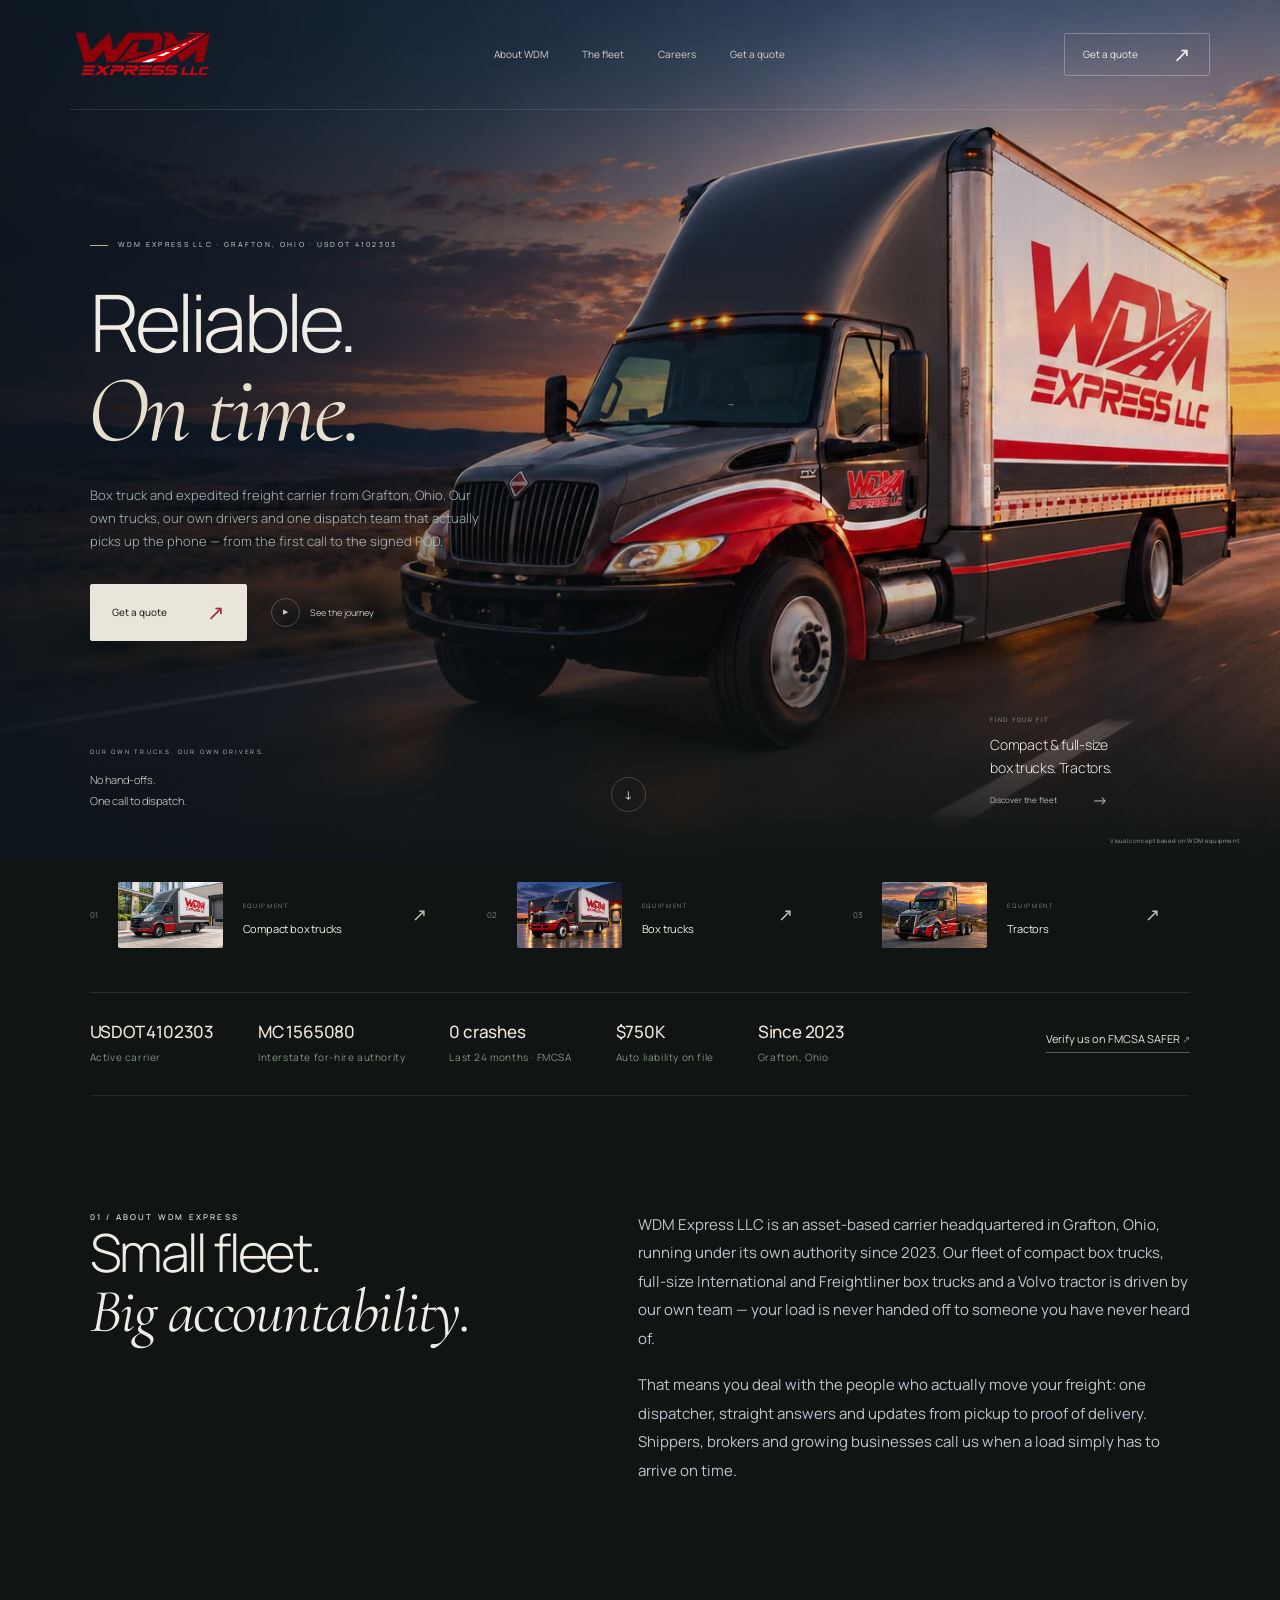
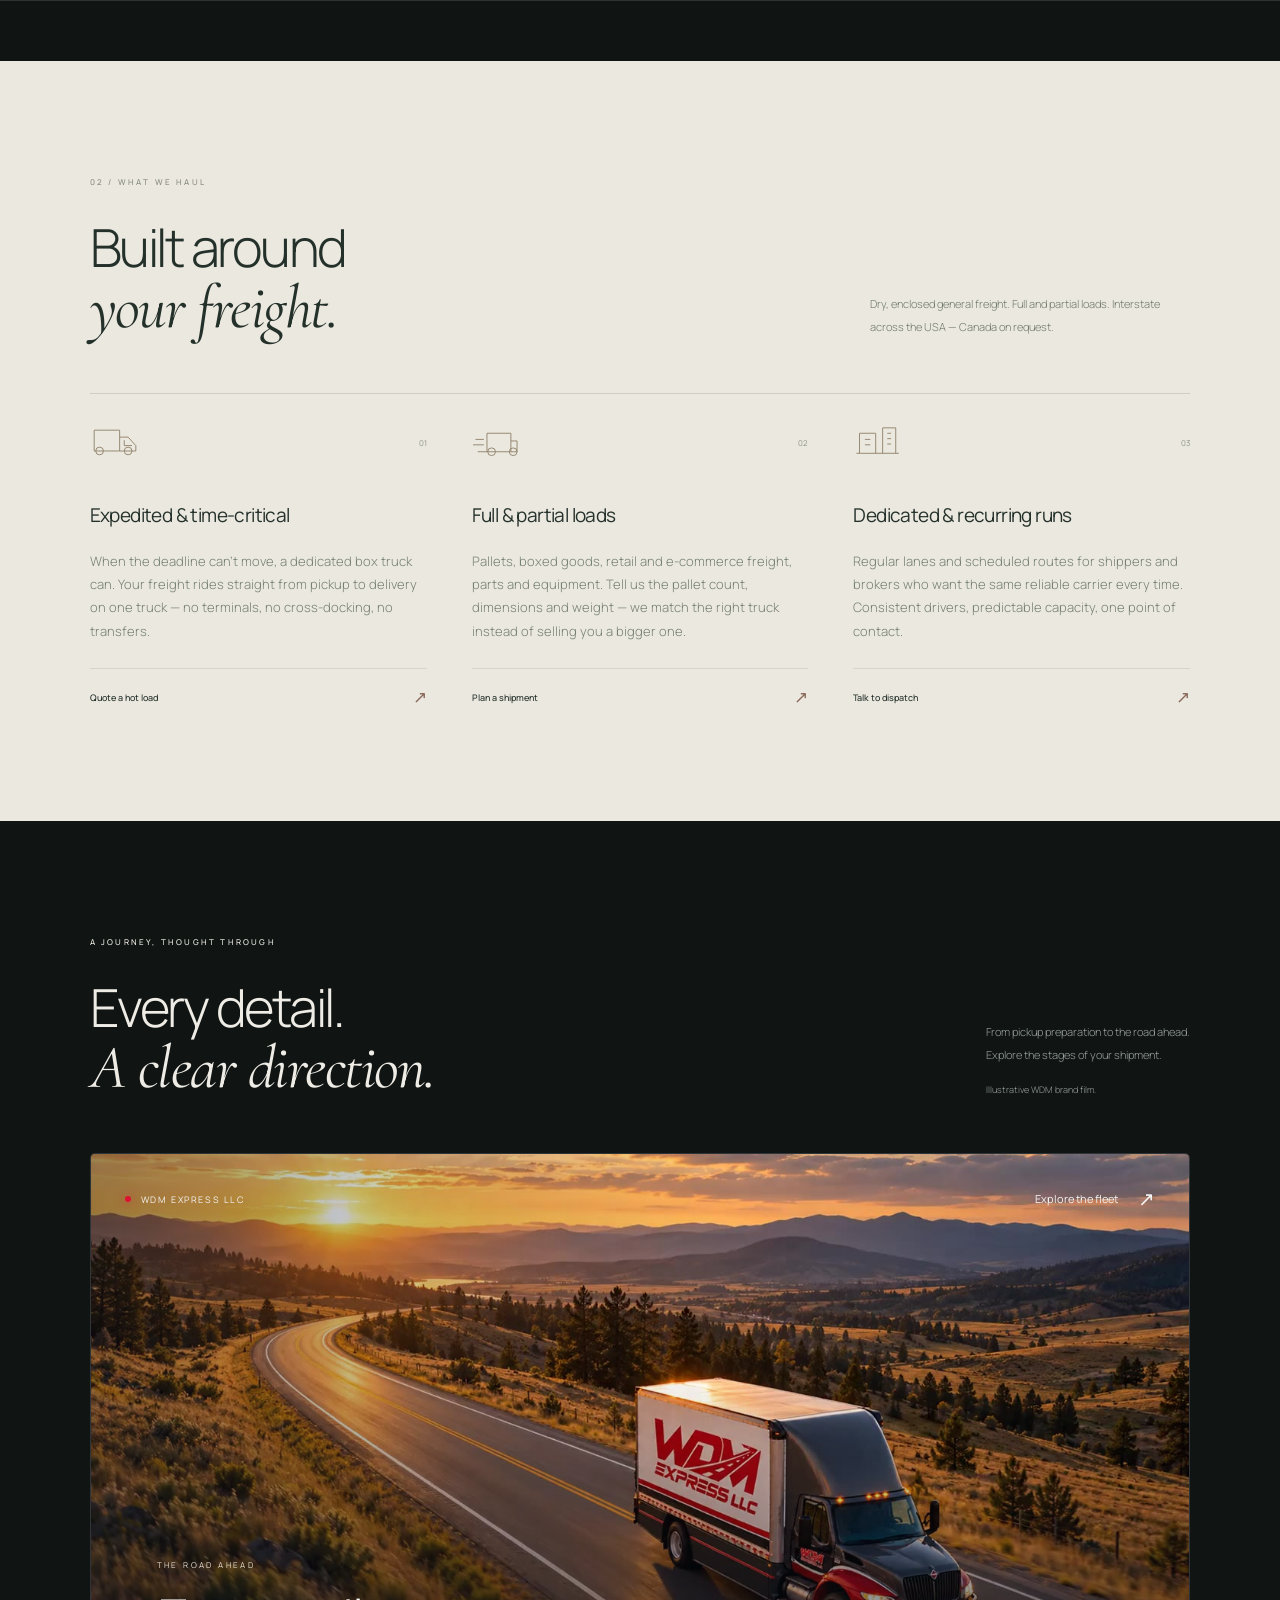
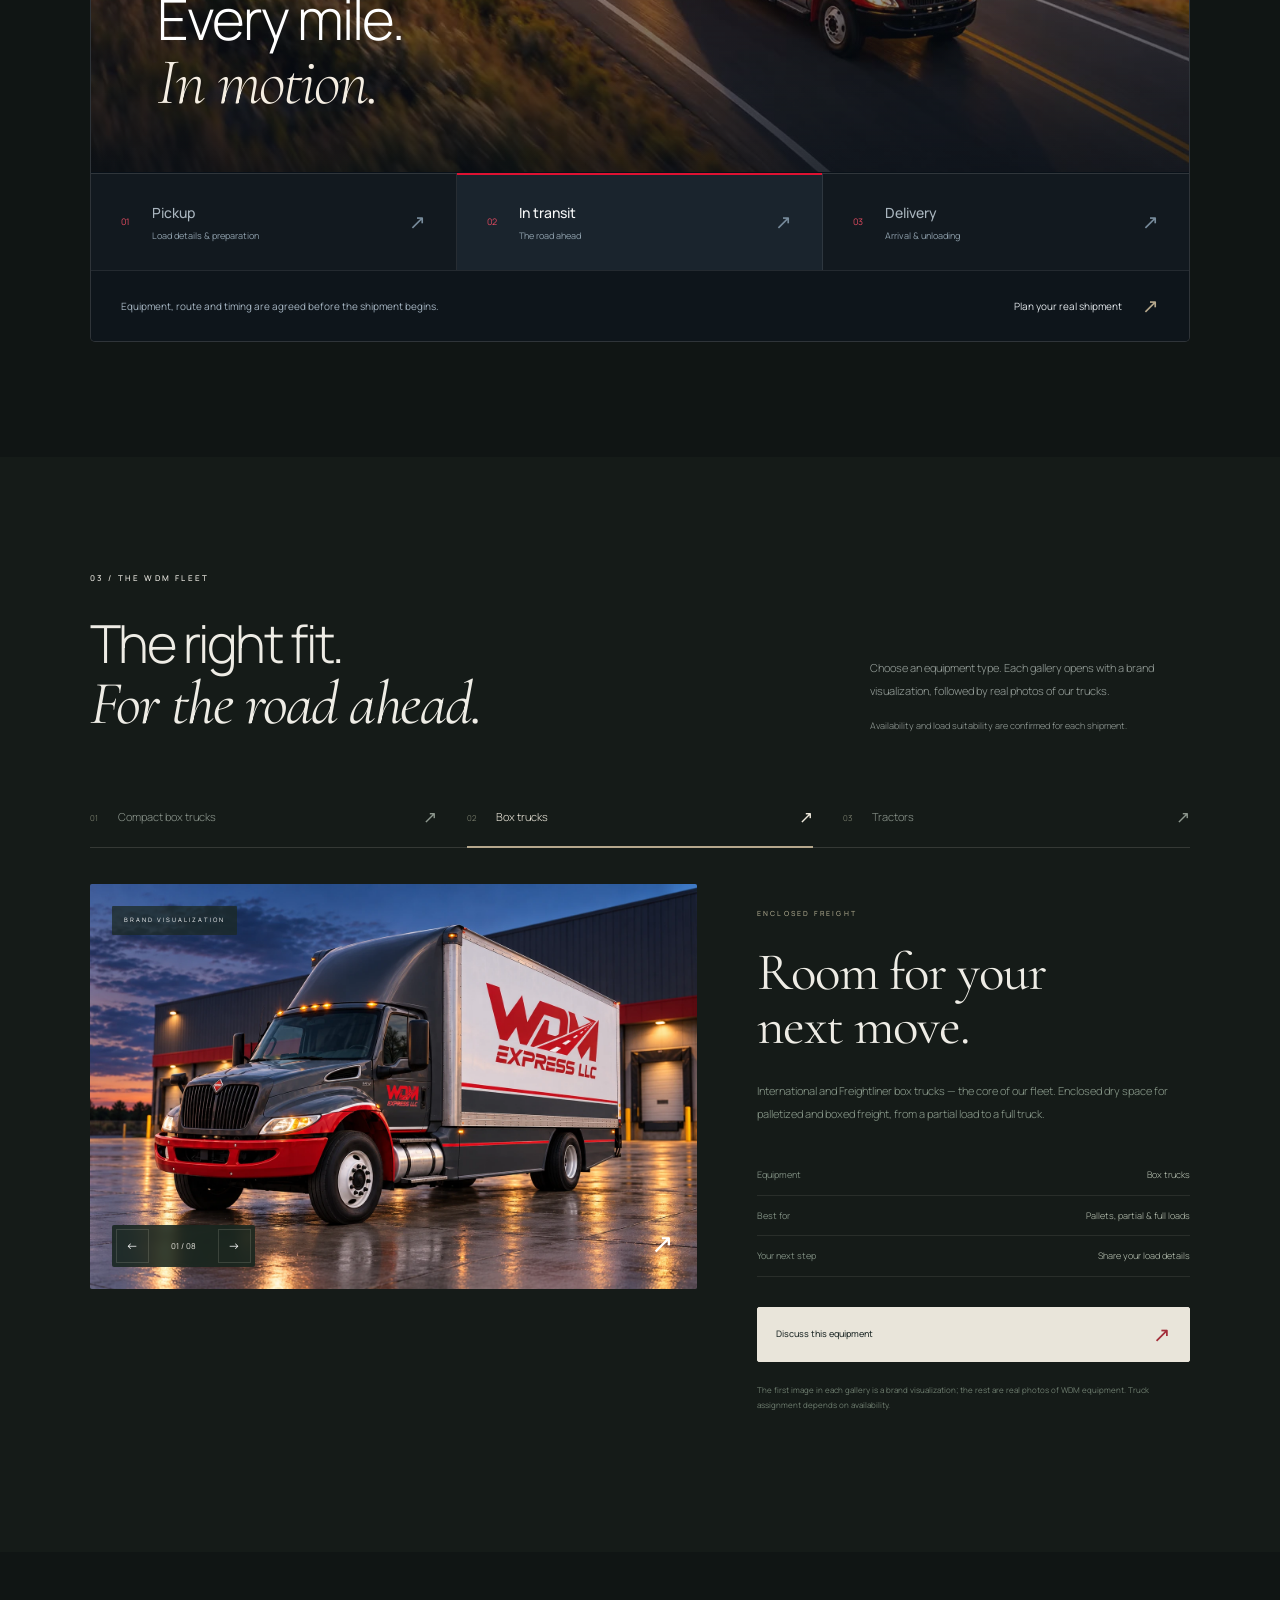
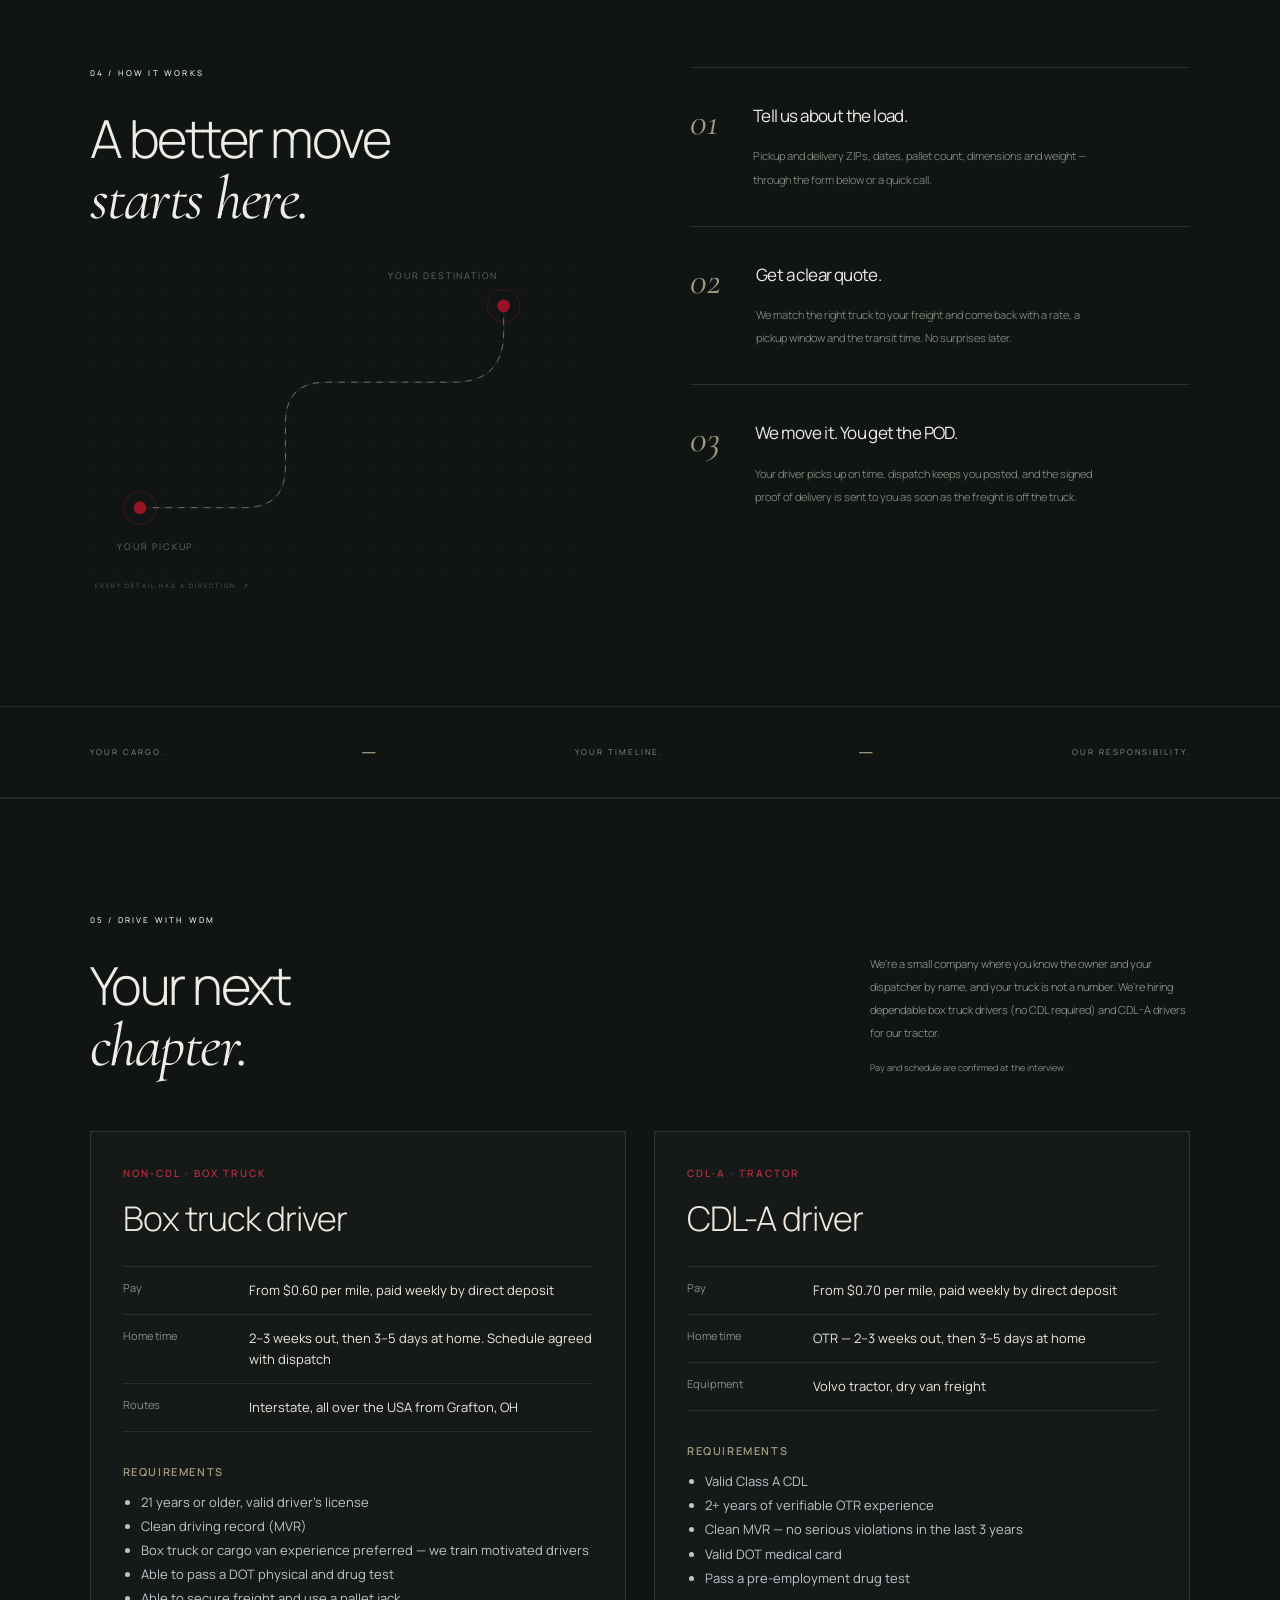
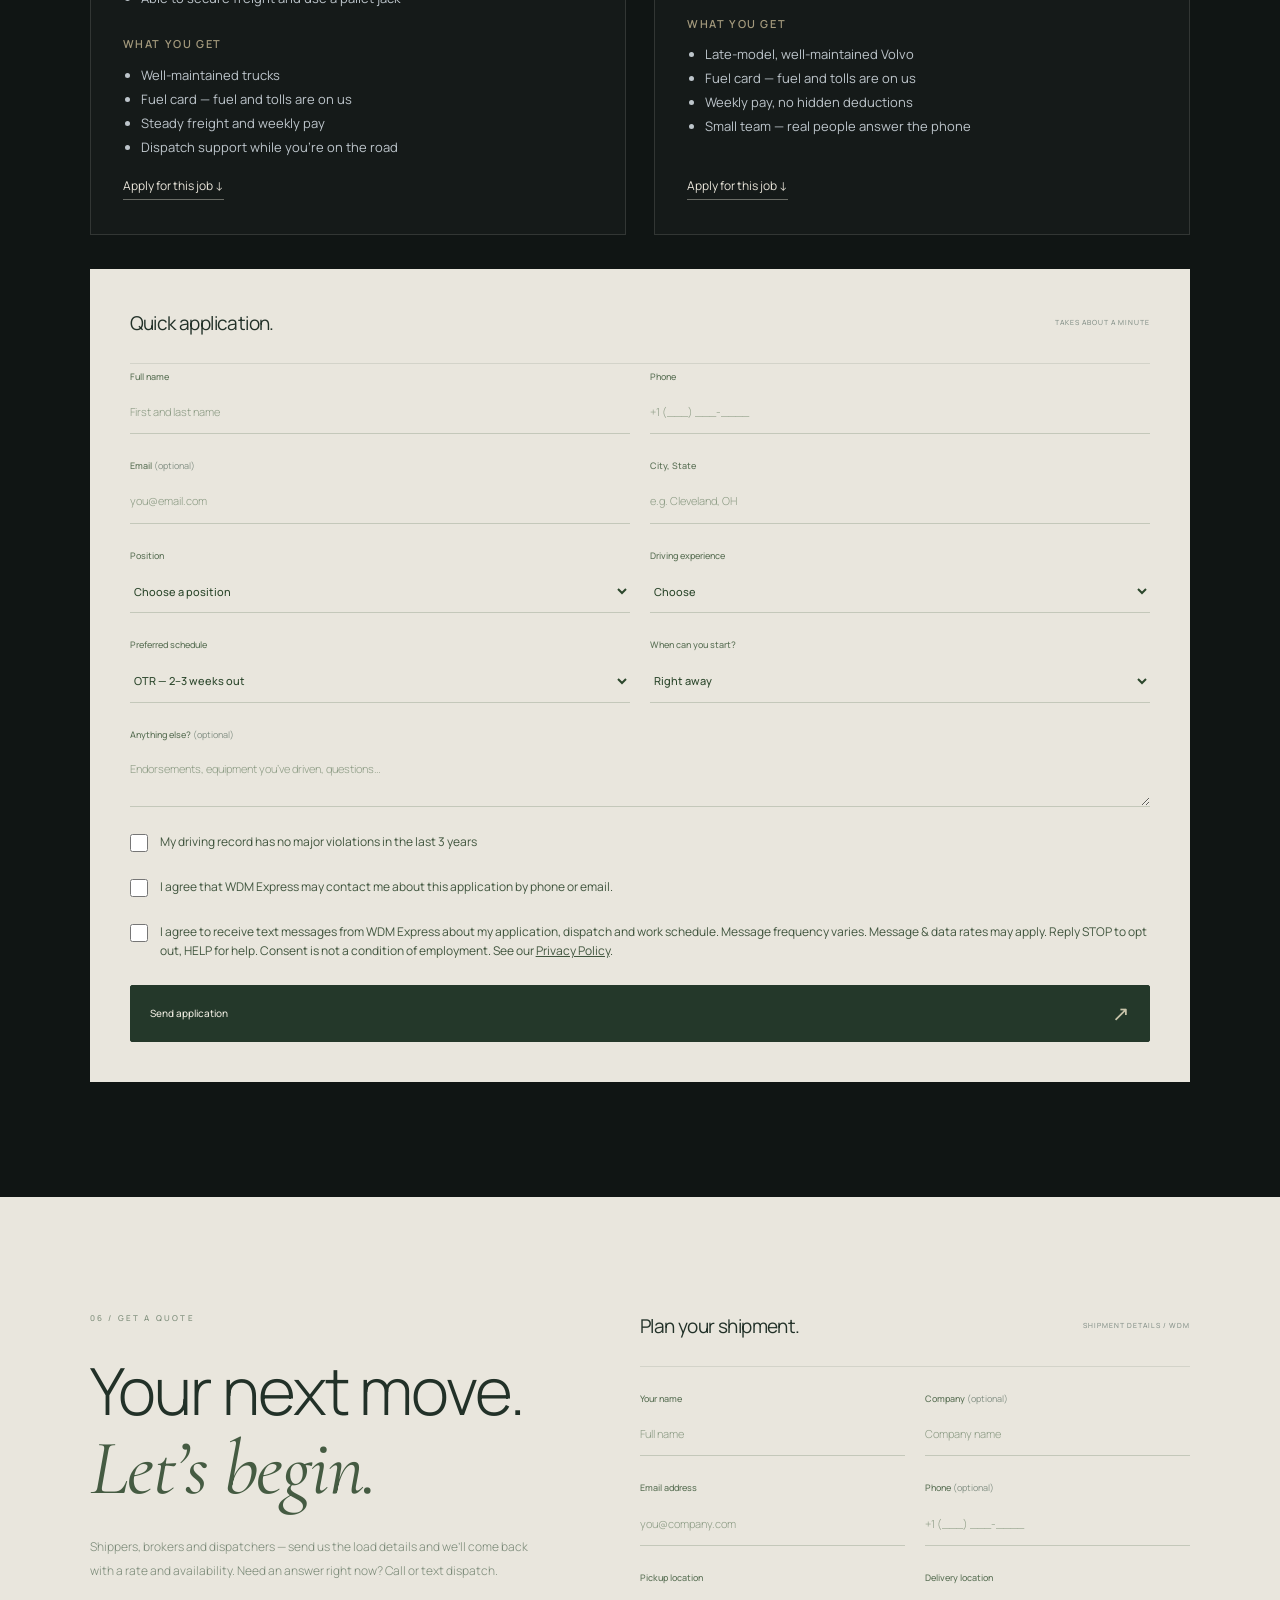
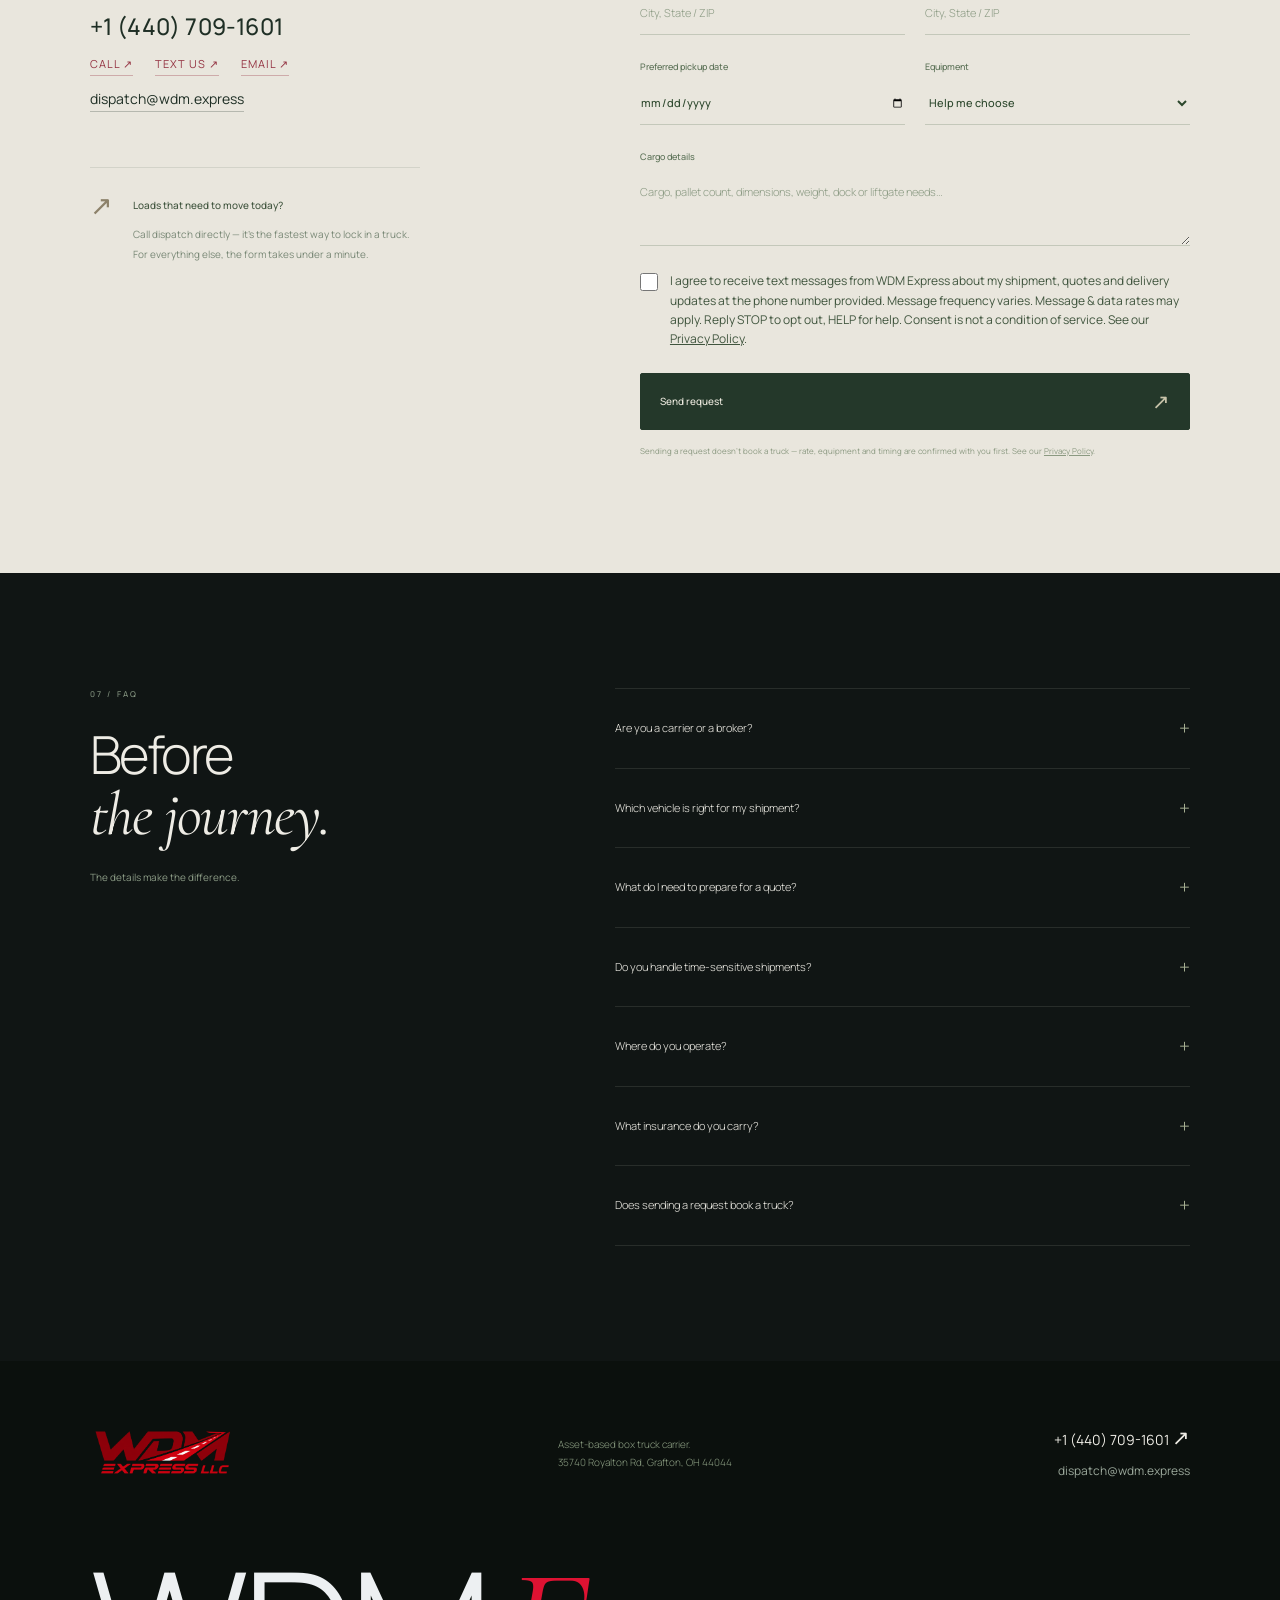
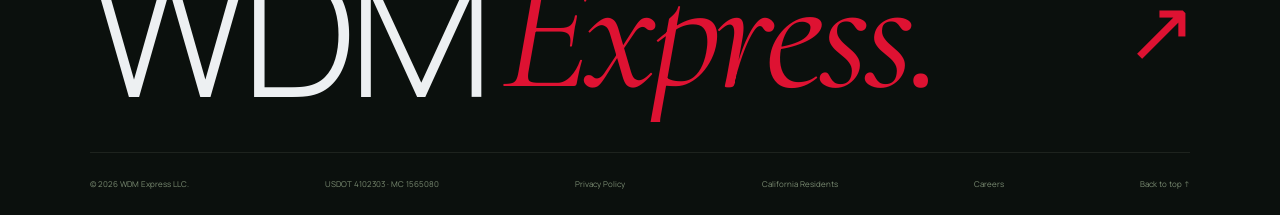
==== commit 11b45bf5: "Use full privacy policy and add California residents page Privacy policy now carries the full policy" ====
--- a/index.html
+++ b/index.html
@@ -47,13 +47,13 @@
 <label>When can you start?<select name="start"><option>Right away</option><option>Within 2 weeks</option><option>Within a month</option></select></label>
 <label class="full">Anything else? <span>(optional)</span><textarea name="message" rows="2" placeholder="Endorsements, equipment you’ve driven, questions…" maxlength="1500"></textarea></label>
 <label class="check full"><input type="checkbox" name="clean_record" value="Yes"> <span>My driving record has no major violations in the last 3 years</span></label>
-<label class="check full"><input type="checkbox" name="consent" value="Yes" required> <span>I agree that WDM Express may contact me about this application by phone or email.</span></label><label class="check full"><input type="checkbox" name="sms_consent" value="Yes"> <span>I agree to receive text messages from WDM Express about my application, dispatch and work schedule. Message frequency varies. Message &amp; data rates may apply. Reply STOP to opt out, HELP for help. Consent is not a condition of employment. See our <a href="privacy-policy.html">Privacy Policy</a>.</span></label>
+<label class="check full"><input type="checkbox" name="consent" value="Yes" required> <span>I agree that WDM Express may contact me about this application by phone or email.</span></label><label class="check full"><input type="checkbox" name="sms_consent" value="Yes"> <span>I agree to receive text messages from WDM Express about my application, dispatch and work schedule. Message frequency varies. Message &amp; data rates may apply. Reply STOP to opt out, HELP for help. Consent is not a condition of employment. See our <a href="privacy-policy">Privacy Policy</a>.</span></label>
 <input type="text" name="botcheck" class="hp" tabindex="-1" autocomplete="off" aria-hidden="true">
 </div><button type="submit" class="primary">Send application <span class="arrow">↗</span></button>
 <div class="form-status" role="status" aria-live="polite" hidden></div></form>
 </section>
-<section class="quote-section section" id="quote"><div class="quote-copy"><p class="eyebrow">06 / GET A QUOTE</p><h2>Your next move.<br><em>Let’s begin.</em></h2><p>Shippers, brokers and dispatchers — send us the load details and we’ll come back with a rate and availability. Need an answer right now? Call or text dispatch.</p><div class="contact-lines"><a class="contact-phone" href="tel:+14407091601">+1 (440) 709-1601</a><div><a href="tel:+14407091601">Call <span aria-hidden="true">↗</span></a><a href="sms:+14407091601">Text us <span aria-hidden="true">↗</span></a><a href="mailto:dispatch@wdm.express">Email <span aria-hidden="true">↗</span></a></div><a class="contact-email" href="mailto:dispatch@wdm.express">dispatch@wdm.express</a></div><div class="quote-note"><span class="arrow">↗</span><div><b>Loads that need to move today?</b><p>Call dispatch directly — it’s the fastest way to lock in a truck. For everything else, the form takes under a minute.</p></div></div></div><form id="quote-form" novalidate><input type="hidden" name="form_type" value="Shipping request"><div class="form-heading"><h3>Plan your shipment.</h3><span>SHIPMENT DETAILS / WDM</span></div><div class="form-grid"><label>Your name<input name="name" autocomplete="name" placeholder="Full name" required maxlength="100"></label><label>Company <span>(optional)</span><input name="company" autocomplete="organization" placeholder="Company name" maxlength="150"></label><label>Email address<input type="email" name="email" autocomplete="email" placeholder="you@company.com" required maxlength="200"></label><label>Phone <span>(optional)</span><input type="tel" name="phone" autocomplete="tel" placeholder="+1 (___) ___-____" maxlength="40"></label><label>Pickup location<input name="pickup" placeholder="City, State / ZIP" required maxlength="150"></label><label>Delivery location<input name="delivery" placeholder="City, State / ZIP" required maxlength="150"></label><label>Preferred pickup date<input type="date" name="date" required></label><label>Equipment<select id="equipment" name="equipment"><option>Help me choose</option><option>Compact box truck</option><option>Box truck</option><option>Tractor</option></select></label><label class="full">Cargo details<textarea id="cargo" name="cargo" rows="3" placeholder="Cargo, pallet count, dimensions, weight, dock or liftgate needs…" required maxlength="2500"></textarea></label><label class="check full"><input type="checkbox" name="sms_consent" value="Yes"> <span>I agree to receive text messages from WDM Express about my shipment, quotes and delivery updates at the phone number provided. Message frequency varies. Message &amp; data rates may apply. Reply STOP to opt out, HELP for help. Consent is not a condition of service. See our <a href="privacy-policy.html">Privacy Policy</a>.</span></label><input type="text" name="botcheck" class="hp" tabindex="-1" autocomplete="off" aria-hidden="true"></div><button type="submit" class="primary">Send request <span class="arrow">↗</span></button><p class="form-disclaimer">Sending a request doesn’t book a truck — rate, equipment and timing are confirmed with you first. See our <a href="privacy-policy.html">Privacy Policy</a>.</p><div class="form-status" role="status" aria-live="polite" hidden></div></form></section>
+<section class="quote-section section" id="quote"><div class="quote-copy"><p class="eyebrow">06 / GET A QUOTE</p><h2>Your next move.<br><em>Let’s begin.</em></h2><p>Shippers, brokers and dispatchers — send us the load details and we’ll come back with a rate and availability. Need an answer right now? Call or text dispatch.</p><div class="contact-lines"><a class="contact-phone" href="tel:+14407091601">+1 (440) 709-1601</a><div><a href="tel:+14407091601">Call <span aria-hidden="true">↗</span></a><a href="sms:+14407091601">Text us <span aria-hidden="true">↗</span></a><a href="mailto:dispatch@wdm.express">Email <span aria-hidden="true">↗</span></a></div><a class="contact-email" href="mailto:dispatch@wdm.express">dispatch@wdm.express</a></div><div class="quote-note"><span class="arrow">↗</span><div><b>Loads that need to move today?</b><p>Call dispatch directly — it’s the fastest way to lock in a truck. For everything else, the form takes under a minute.</p></div></div></div><form id="quote-form" novalidate><input type="hidden" name="form_type" value="Shipping request"><div class="form-heading"><h3>Plan your shipment.</h3><span>SHIPMENT DETAILS / WDM</span></div><div class="form-grid"><label>Your name<input name="name" autocomplete="name" placeholder="Full name" required maxlength="100"></label><label>Company <span>(optional)</span><input name="company" autocomplete="organization" placeholder="Company name" maxlength="150"></label><label>Email address<input type="email" name="email" autocomplete="email" placeholder="you@company.com" required maxlength="200"></label><label>Phone <span>(optional)</span><input type="tel" name="phone" autocomplete="tel" placeholder="+1 (___) ___-____" maxlength="40"></label><label>Pickup location<input name="pickup" placeholder="City, State / ZIP" required maxlength="150"></label><label>Delivery location<input name="delivery" placeholder="City, State / ZIP" required maxlength="150"></label><label>Preferred pickup date<input type="date" name="date" required></label><label>Equipment<select id="equipment" name="equipment"><option>Help me choose</option><option>Compact box truck</option><option>Box truck</option><option>Tractor</option></select></label><label class="full">Cargo details<textarea id="cargo" name="cargo" rows="3" placeholder="Cargo, pallet count, dimensions, weight, dock or liftgate needs…" required maxlength="2500"></textarea></label><label class="check full"><input type="checkbox" name="sms_consent" value="Yes"> <span>I agree to receive text messages from WDM Express about my shipment, quotes and delivery updates at the phone number provided. Message frequency varies. Message &amp; data rates may apply. Reply STOP to opt out, HELP for help. Consent is not a condition of service. See our <a href="privacy-policy">Privacy Policy</a>.</span></label><input type="text" name="botcheck" class="hp" tabindex="-1" autocomplete="off" aria-hidden="true"></div><button type="submit" class="primary">Send request <span class="arrow">↗</span></button><p class="form-disclaimer">Sending a request doesn’t book a truck — rate, equipment and timing are confirmed with you first. See our <a href="privacy-policy">Privacy Policy</a>.</p><div class="form-status" role="status" aria-live="polite" hidden></div></form></section>
 <section class="faq section" id="questions"><div><p class="eyebrow">07 / FAQ</p><h2>Before<br><em>the journey.</em></h2><p class="faq-subtitle">The details make the difference.</p></div><div class="faq-list"><details><summary>Are you a carrier or a broker?<span>+</span></summary><p>We’re an asset-based carrier with our own trucks and drivers — USDOT 4102303, MC 1565080. You can check our authority, insurance and safety record on <a href="https://safer.fmcsa.dot.gov/query.asp?searchtype=ANY&amp;query_type=queryCarrierSnapshot&amp;query_param=USDOT&amp;query_string=4102303" target="_blank" rel="noopener">FMCSA SAFER</a>.</p></details><details><summary>Which vehicle is right for my shipment?<span>+</span></summary><p>That depends on cargo dimensions, total weight, loading access and route. Include these details in your request, or select “Help me choose.” Final capacity and availability must be confirmed before booking.</p></details><details><summary>What do I need to prepare for a quote?<span>+</span></summary><p>Pickup and delivery cities or ZIP codes, preferred dates, cargo description, dimensions and total weight. Include pallet count, dock access and any special loading or delivery requirements.</p></details><details><summary>Do you handle time-sensitive shipments?<span>+</span></summary><p>Yes — it’s a big part of what we do. Give us the earliest pickup time and the hard delivery deadline. If the load needs to move today, call dispatch at <a href="tel:+14407091601">+1 (440) 709-1601</a>.</p></details><details><summary>Where do you operate?<span>+</span></summary><p>We haul interstate freight across the USA from our base in Grafton, Ohio. Cross-border loads to Canada are possible — ask us before booking.</p></details><details><summary>What insurance do you carry?<span>+</span></summary><p>Our $750,000 auto liability coverage is on file with FMCSA. Ask us for a certificate of insurance (COI) and cargo coverage details for your specific load.</p></details><details><summary>Does sending a request book a truck?<span>+</span></summary><p>No. A shipment is booked only after WDM Express confirms the equipment, schedule, rate and terms with you — by phone and a rate confirmation.</p></details></div></section>
-</main><footer><div class="footer-top"><a class="logo" href="#home"><img src="assets/logo.png" alt="WDM Express LLC" width="160" height="80" loading="lazy"></a><p>Asset-based box truck carrier.<br>35740 Royalton Rd, Grafton, OH 44044</p><div class="footer-contacts"><a href="tel:+14407091601">+1 (440) 709-1601 <span class="arrow">↗</span></a><a href="mailto:dispatch@wdm.express">dispatch@wdm.express</a></div></div><div class="footer-word">WDM <em>Express.</em><span>↗</span></div><div class="footer-bottom"><p>© <span id="year">2026</span> WDM Express LLC.</p><a href="https://safer.fmcsa.dot.gov/query.asp?searchtype=ANY&amp;query_type=queryCarrierSnapshot&amp;query_param=USDOT&amp;query_string=4102303" target="_blank" rel="noopener">USDOT 4102303 · MC 1565080</a><a href="privacy-policy.html">Privacy Policy</a><a href="#career">Careers</a><a href="#home">Back to top ↑</a></div></footer>
+</main><footer><div class="footer-top"><a class="logo" href="#home"><img src="assets/logo.png" alt="WDM Express LLC" width="160" height="80" loading="lazy"></a><p>Asset-based box truck carrier.<br>35740 Royalton Rd, Grafton, OH 44044</p><div class="footer-contacts"><a href="tel:+14407091601">+1 (440) 709-1601 <span class="arrow">↗</span></a><a href="mailto:dispatch@wdm.express">dispatch@wdm.express</a></div></div><div class="footer-word">WDM <em>Express.</em><span>↗</span></div><div class="footer-bottom"><p>© <span id="year">2026</span> WDM Express LLC.</p><a href="https://safer.fmcsa.dot.gov/query.asp?searchtype=ANY&amp;query_type=queryCarrierSnapshot&amp;query_param=USDOT&amp;query_string=4102303" target="_blank" rel="noopener">USDOT 4102303 · MC 1565080</a><a href="privacy-policy">Privacy Policy</a><a href="ccpa">California Residents</a><a href="#career">Careers</a><a href="#home">Back to top ↑</a></div></footer>
 <a class="mobile-call" href="tel:+14407091601"><span aria-hidden="true">✆</span> Call dispatch</a>
 <dialog id="gallery"><div class="gallery-heading"><span id="gallery-title">The WDM fleet</span><button type="button" id="close-gallery" aria-label="Close photo gallery">×</button></div><img id="gallery-photo" alt="WDM fleet vehicle"><div class="gallery-controls"><button type="button" id="gallery-prev" aria-label="Previous photo">←</button><span id="gallery-count"></span><button type="button" id="gallery-next" aria-label="Next photo">→</button></div></dialog><script src="app.js"></script></body></html>
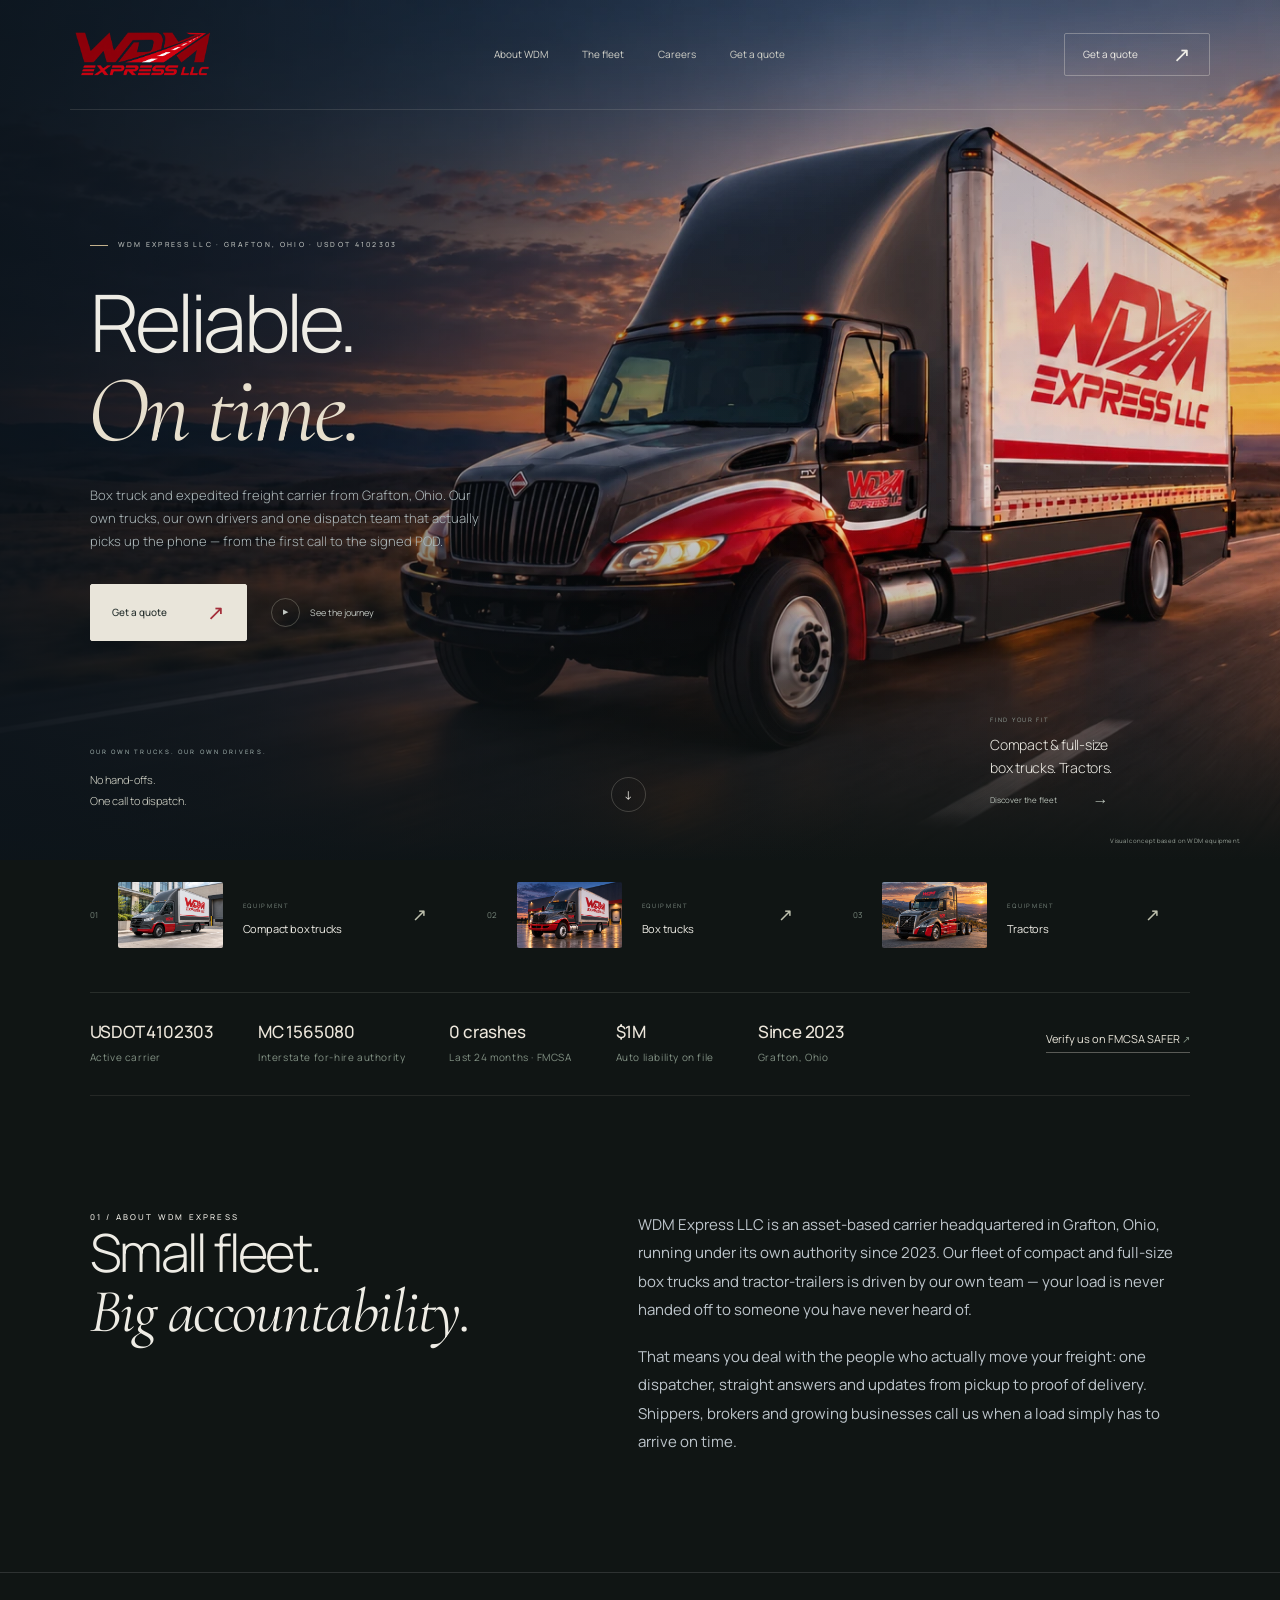
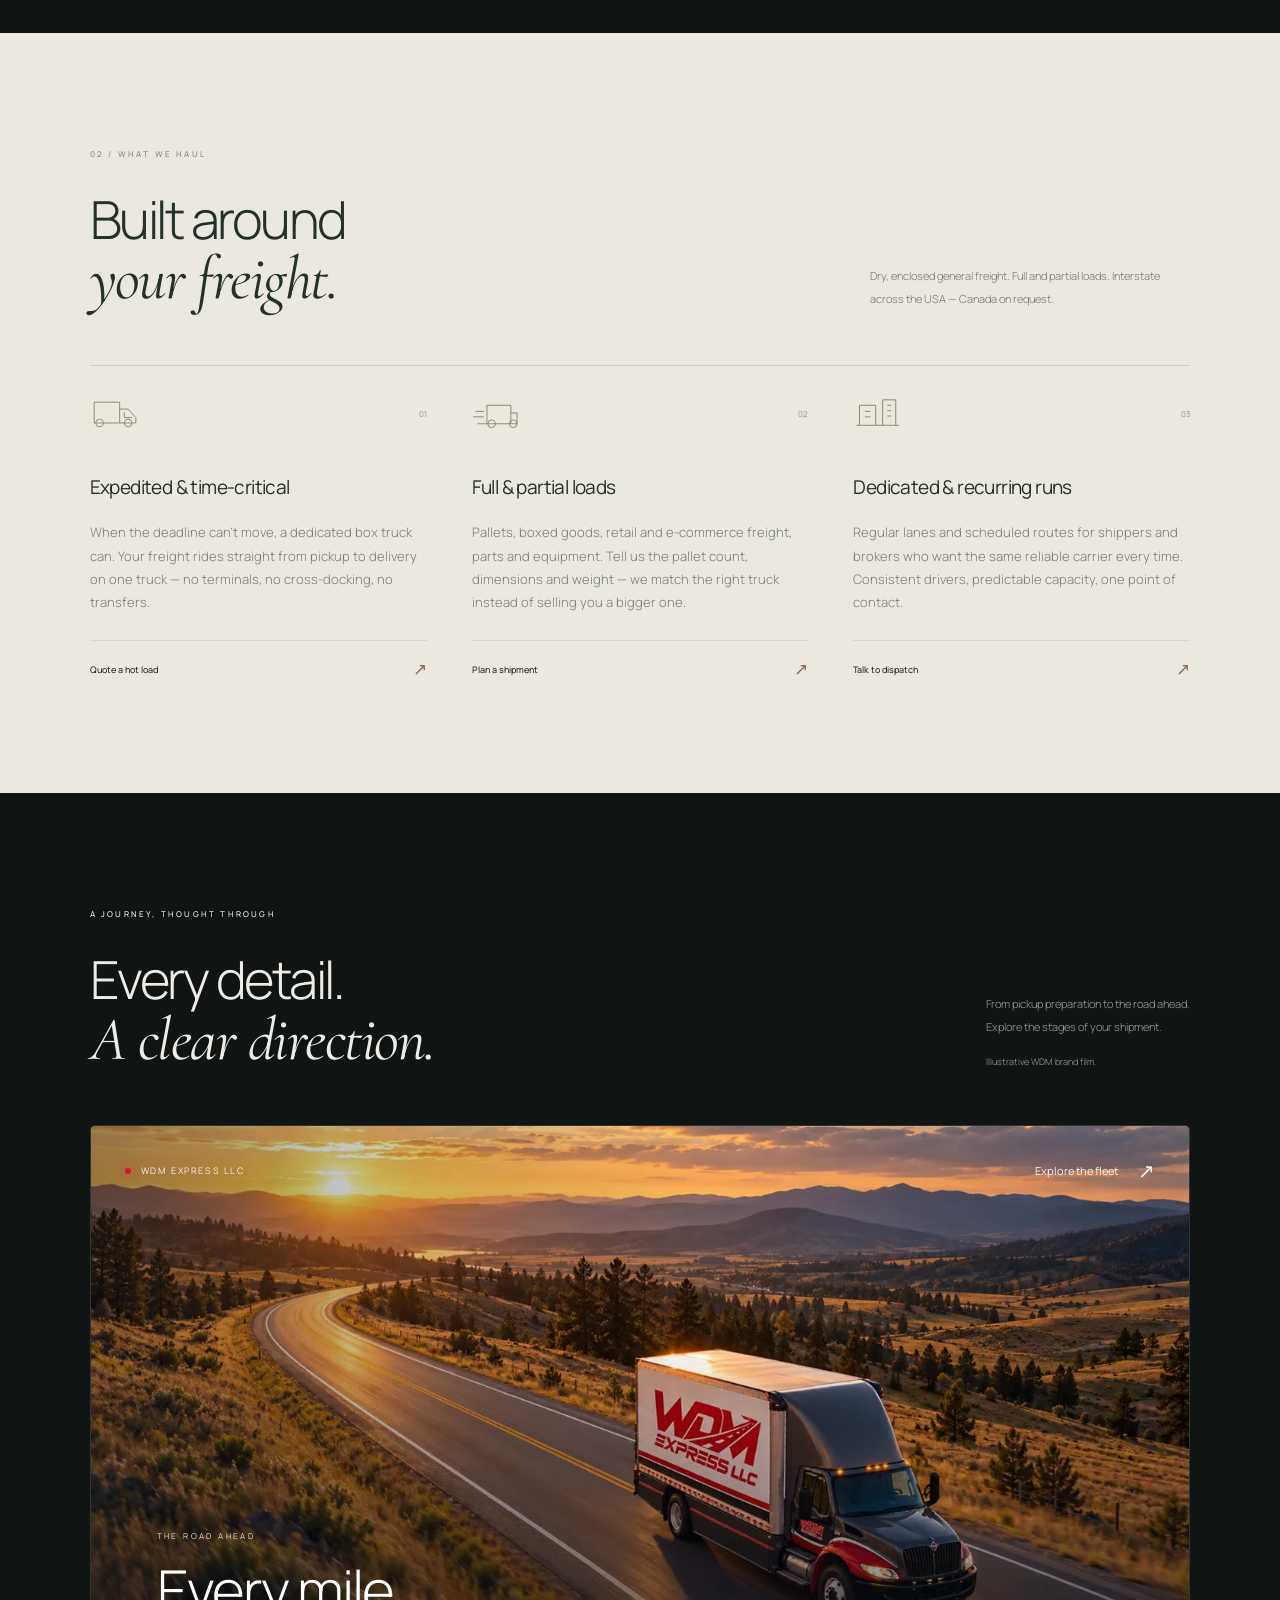
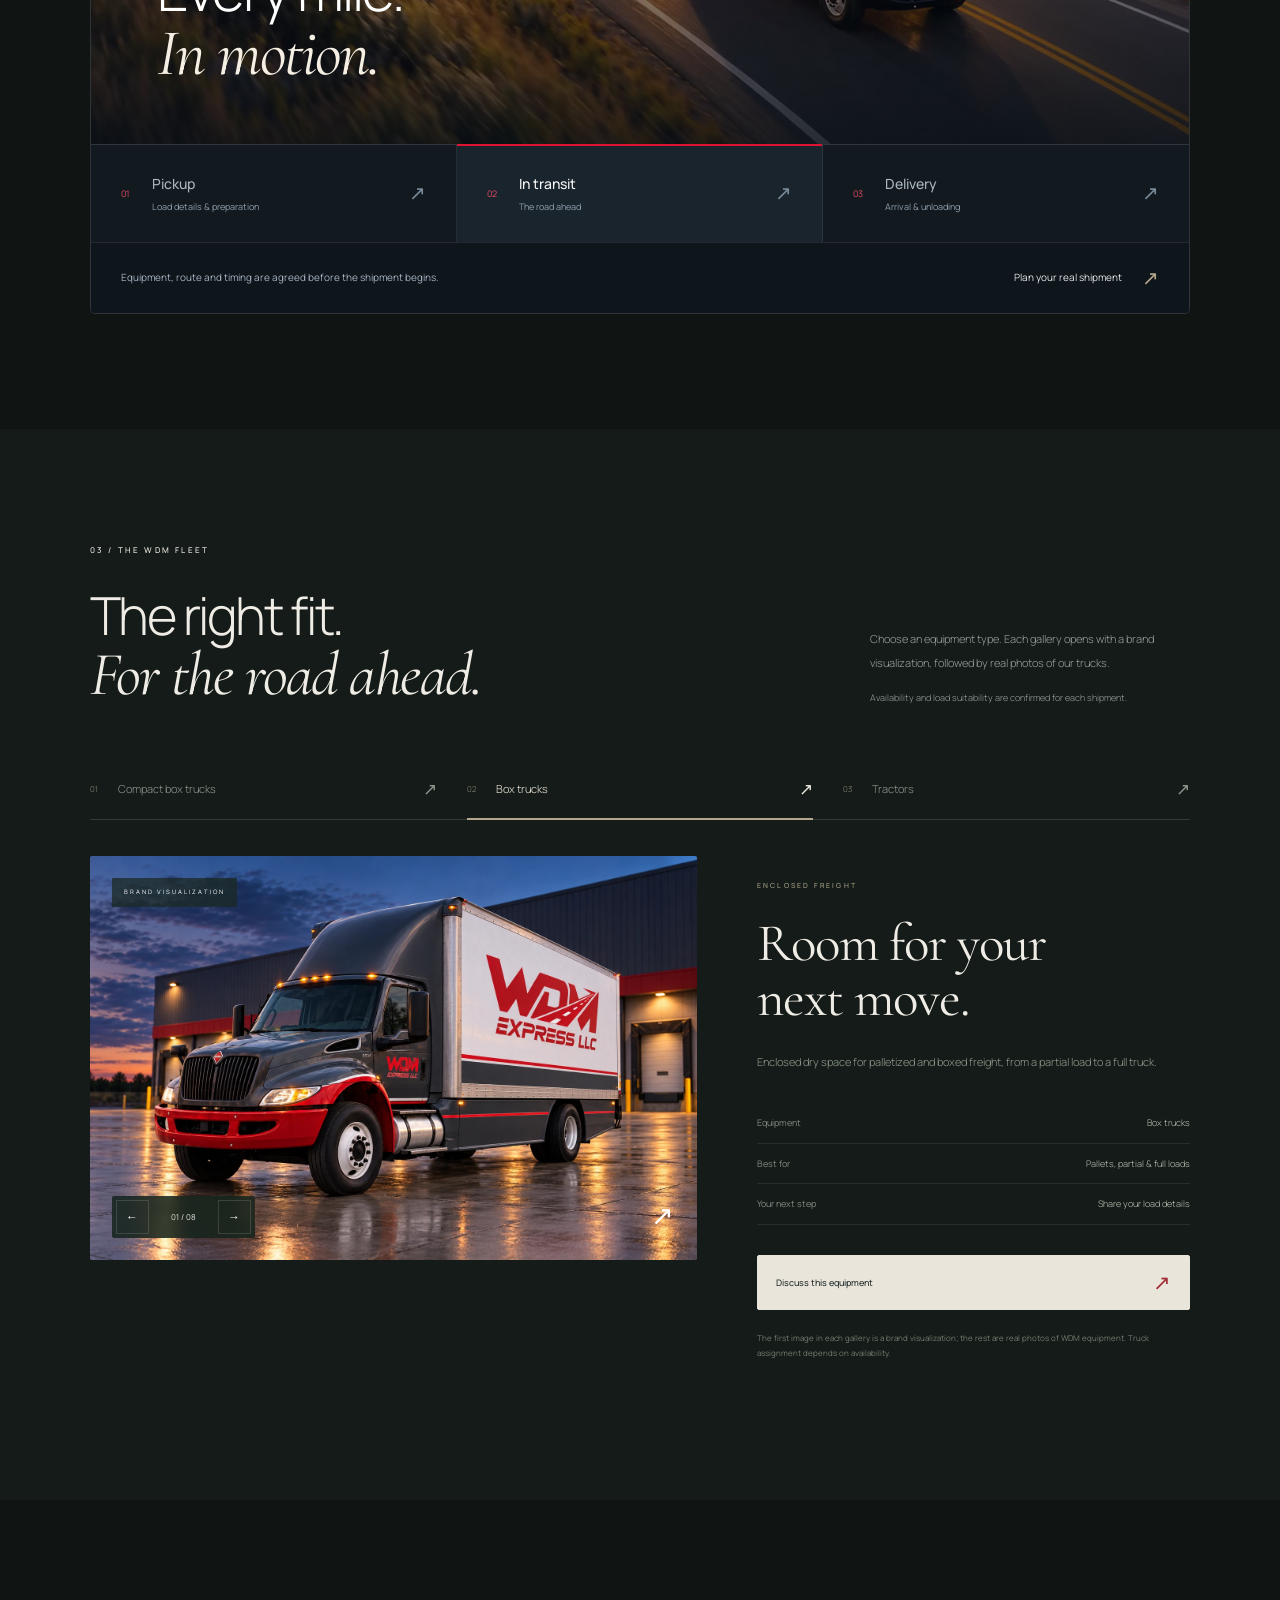
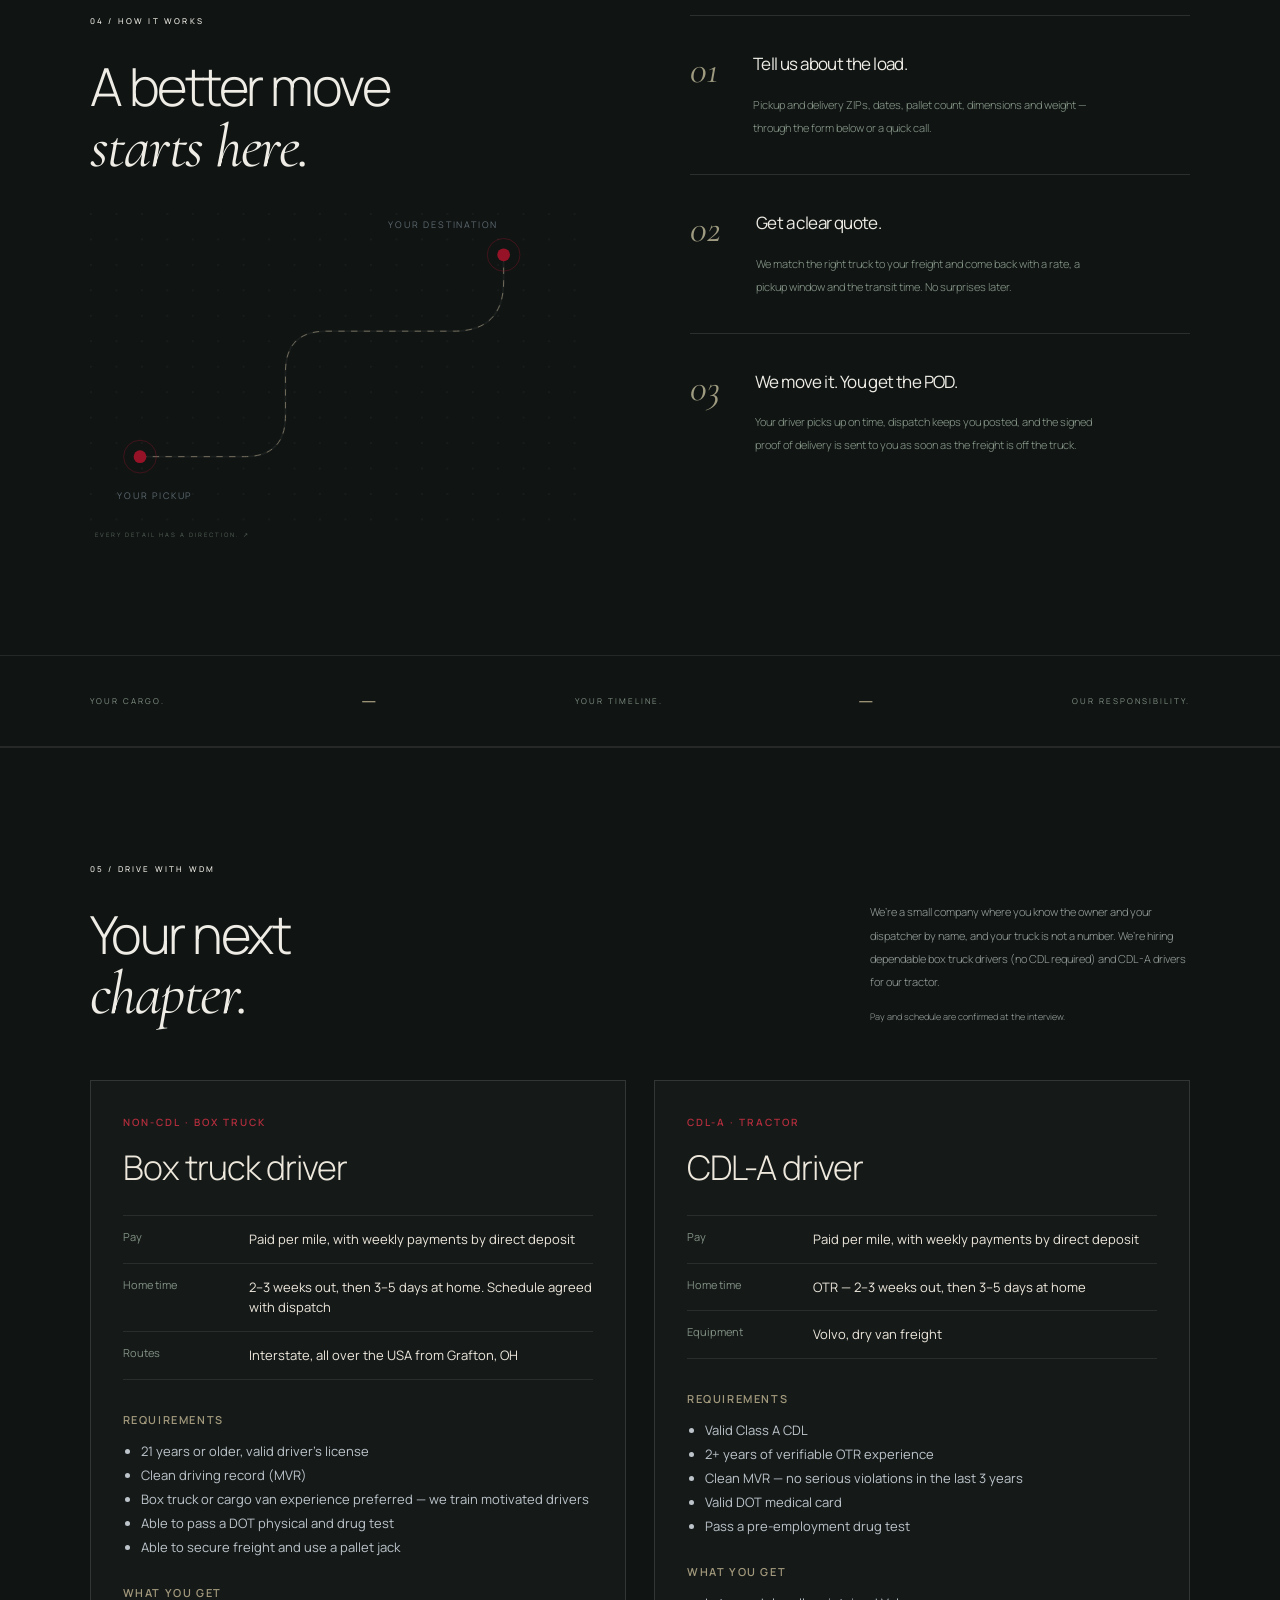
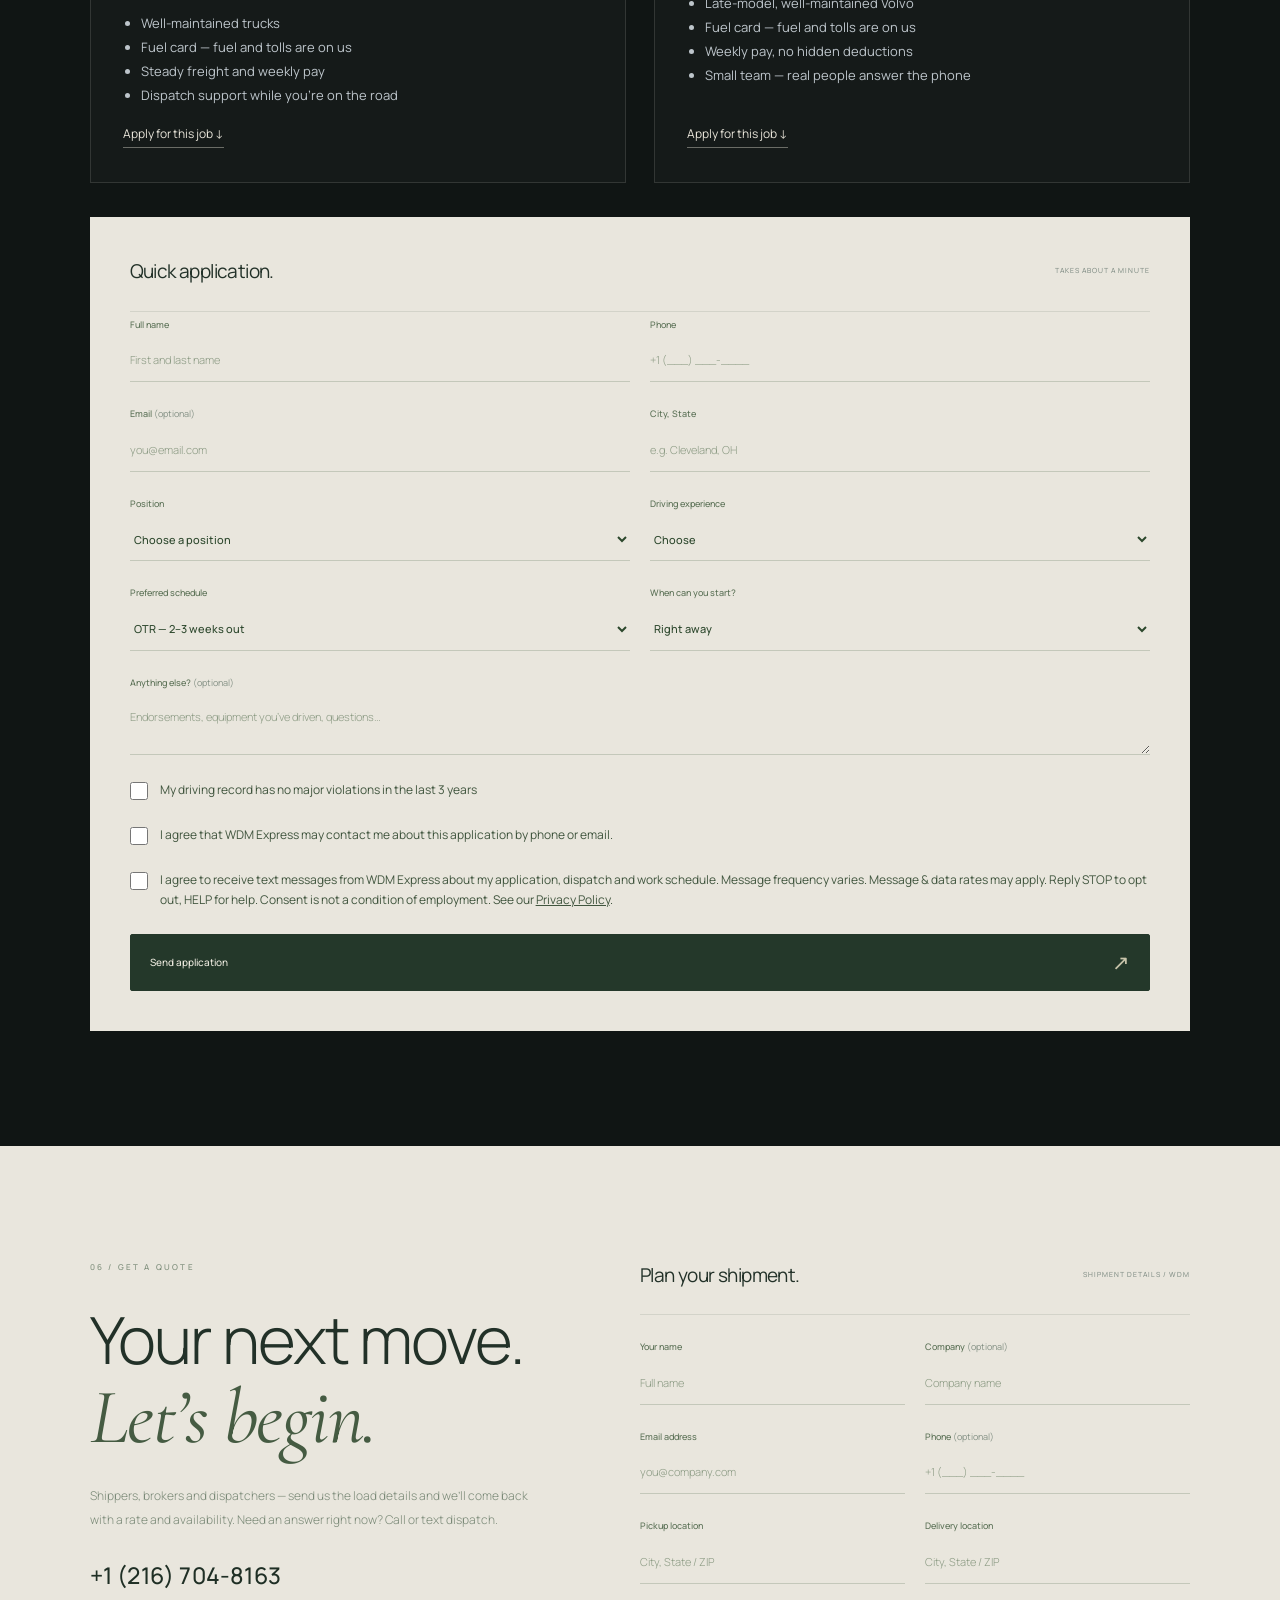
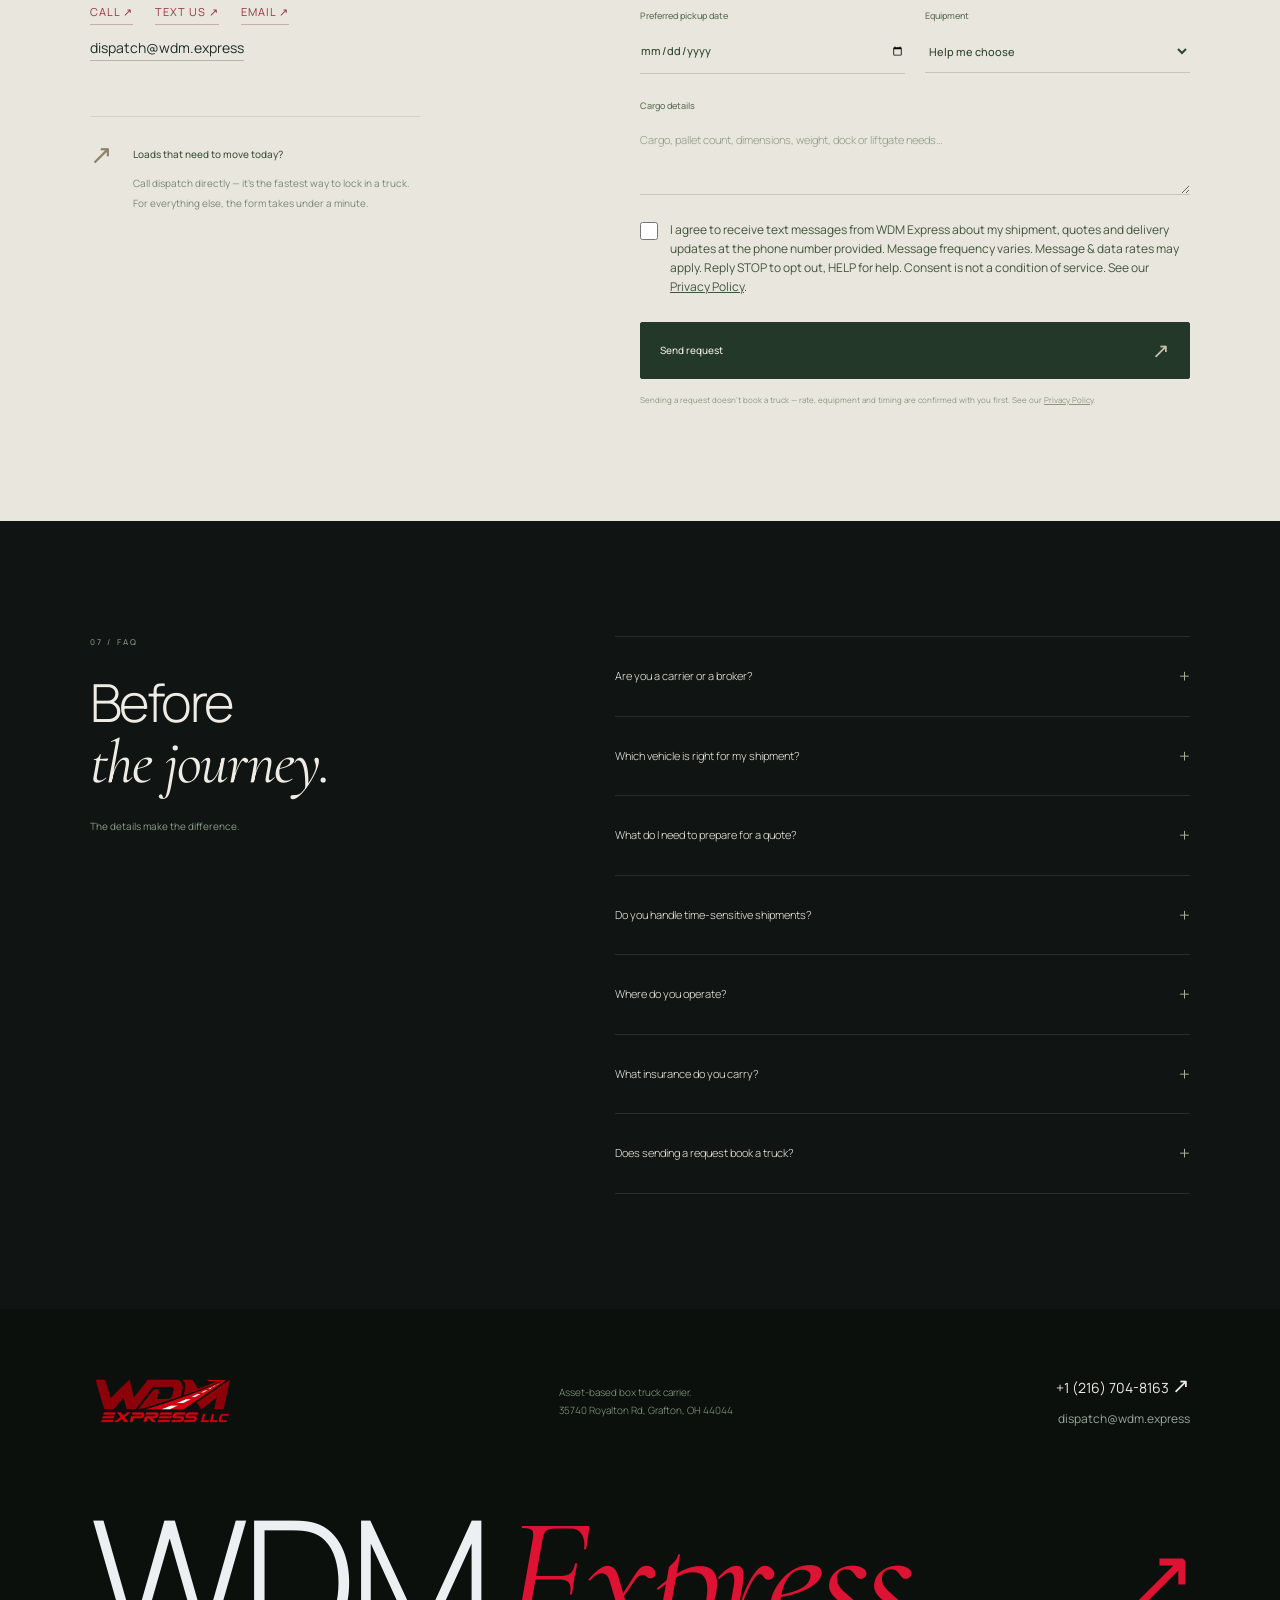
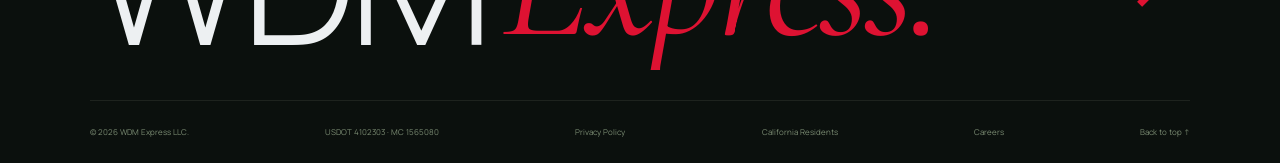
==== commit 2c8a6855: "Apply customer's v4 update: new phone, $1M insurance, pay and fleet wording Takes index.html and app" ====
--- a/index.html
+++ b/index.html
@@ -1,35 +1,35 @@
 <!doctype html><html lang="en"><head><meta charset="UTF-8"><meta name="robots" content="noindex, nofollow">
 <meta name="viewport" content="width=device-width, initial-scale=1"><meta name="theme-color" content="#11171c"><title>WDM Express LLC | Box Truck &amp; Expedited Freight Carrier · Grafton, Ohio</title>
-<meta name="description" content="Asset-based box truck carrier from Grafton, Ohio. USDOT 4102303 · MC 1565080. Expedited, full and partial loads and dedicated runs across the USA. Call or text +1 (440) 709-1601.">
+<meta name="description" content="Asset-based box truck carrier from Grafton, Ohio. USDOT 4102303 · MC 1565080. Expedited, full and partial loads and dedicated runs across the USA. Call or text +1 (216) 704-8163.">
 <link rel="canonical" href="https://wdm.express/">
 <meta property="og:type" content="website"><meta property="og:site_name" content="WDM Express LLC"><meta property="og:url" content="https://wdm.express/">
 <meta property="og:title" content="WDM Express LLC — Reliable. On time."><meta property="og:description" content="Asset-based box truck carrier from Grafton, Ohio. Our own trucks, our own drivers, one dispatch team. USDOT 4102303 · MC 1565080.">
 <meta property="og:image" content="https://wdm.express/assets/og-image.jpg"><meta property="og:image:width" content="1200"><meta property="og:image:height" content="630"><meta name="twitter:card" content="summary_large_image">
 <link rel="icon" type="image/png" sizes="64x64" href="assets/favicon.png"><link rel="apple-touch-icon" href="assets/apple-touch-icon.png">
-<script type="application/ld+json">{"@context":"https://schema.org","@type":"LocalBusiness","@id":"https://wdm.express/#company","name":"WDM Express LLC","description":"Asset-based box truck and expedited freight carrier. USDOT 4102303, MC 1565080.","url":"https://wdm.express/","logo":"https://wdm.express/assets/logo.png","image":"https://wdm.express/assets/og-image.jpg","telephone":"+1-440-709-1601","email":"dispatch@wdm.express","address":{"@type":"PostalAddress","streetAddress":"35740 Royalton Rd","addressLocality":"Grafton","addressRegion":"OH","postalCode":"44044","addressCountry":"US"},"areaServed":["US","CA"],"foundingDate":"2023","identifier":[{"@type":"PropertyValue","propertyID":"USDOT","value":"4102303"},{"@type":"PropertyValue","propertyID":"MC","value":"1565080"}],"knowsAbout":["Box truck freight","Expedited freight","Partial truckload","Dedicated routes"]}</script><link rel="stylesheet" href="style.css"></head><body class="wdm">
+<script type="application/ld+json">{"@context":"https://schema.org","@type":"LocalBusiness","@id":"https://wdm.express/#company","name":"WDM Express LLC","description":"Asset-based box truck and expedited freight carrier. USDOT 4102303, MC 1565080.","url":"https://wdm.express/","logo":"https://wdm.express/assets/logo.png","image":"https://wdm.express/assets/og-image.jpg","telephone":"+1-216-704-8163","email":"dispatch@wdm.express","address":{"@type":"PostalAddress","streetAddress":"35740 Royalton Rd","addressLocality":"Grafton","addressRegion":"OH","postalCode":"44044","addressCountry":"US"},"areaServed":["US","CA"],"foundingDate":"2023","identifier":[{"@type":"PropertyValue","propertyID":"USDOT","value":"4102303"},{"@type":"PropertyValue","propertyID":"MC","value":"1565080"}],"knowsAbout":["Box truck freight","Expedited freight","Partial truckload","Dedicated routes"]}</script><link rel="stylesheet" href="style.css"></head><body class="wdm">
 <a class="skip-link" href="#main">Skip to content</a>
-<header class="topbar"><a class="logo" href="#home" aria-label="WDM Express home"><img src="assets/logo.png" alt="WDM Express LLC" width="160" height="80"></a><nav id="navigation" aria-label="Main navigation"><a href="#about">About WDM</a><a href="#fleet">The fleet</a><a href="#career">Careers</a><a href="#quote">Get a quote</a><a href="tel:+14407091601">+1 (440) 709-1601</a></nav><a class="nav-button" href="#quote">Get a quote <span class="arrow">↗</span></a><button class="mobile-menu" type="button" aria-label="Open navigation" aria-expanded="false" aria-controls="navigation">☰</button></header>
+<header class="topbar"><a class="logo" href="#home" aria-label="WDM Express home"><img src="assets/logo.png" alt="WDM Express LLC" width="160" height="80"></a><nav id="navigation" aria-label="Main navigation"><a href="#about">About WDM</a><a href="#fleet">The fleet</a><a href="#career">Careers</a><a href="#quote">Get a quote</a><a href="tel:+12167048163">+1 (216) 704-8163</a></nav><a class="nav-button" href="#quote">Get a quote <span class="arrow">↗</span></a><button class="mobile-menu" type="button" aria-label="Open navigation" aria-expanded="false" aria-controls="navigation">☰</button></header>
 <main id="main"><section class="dark-hero" id="home"><div class="dark-backdrop has-film"><video id="hero-video" src="assets/wdm-driving.mp4" poster="assets/hero-wdm-aero-symmetric.webp" autoplay muted loop playsinline preload="auto" width="1440" height="822" aria-label="WDM Express branded box truck driving on the highway"></video></div><div class="dark-grid"></div><div class="dark-heading"><p class="eyebrow"><i></i> WDM EXPRESS LLC · GRAFTON, OHIO · USDOT 4102303</p><h1>Reliable.<br><em>On time.</em></h1><div class="dark-description"><span></span><p>Box truck and expedited freight carrier from Grafton, Ohio. Our own trucks, our own drivers and one dispatch team that actually picks up the phone — from the first call to the signed POD.</p></div><div class="hero-actions"><a href="#quote" class="primary">Get a quote <span class="arrow">↗</span></a><a href="#journey" class="journey-link"><span>▶</span> See the journey</a></div></div><div class="vertical-label">OPEN ROADS. CLEAR DIRECTION.</div><div class="dark-photo-label"><i></i> A NEW PERSPECTIVE ON THE ROAD AHEAD</div><div class="dark-bottom"><div><p class="eyebrow">OUR OWN TRUCKS. OUR OWN DRIVERS.</p><p>No hand-offs.<br>One call to dispatch.</p></div><div class="hero-scroll-group"><a href="#journey" class="round-link" aria-label="See the shipment visualization">↓</a></div><div class="equipment-mini"><span>FIND YOUR FIT</span><b>Compact &amp; full-size<br>box trucks. Tractors.</b><a href="#fleet">Discover the fleet <span>→</span></a></div></div><span class="hero-credit">Visual concept based on WDM equipment.</span></section>
 <div class="dark-fleet-strip"><a href="#fleet" data-select="compact"><span class="strip-number">01</span><img src="assets/fleet-mercedes-city.webp" alt="Compact box truck" width="105" height="74"><div><span>EQUIPMENT</span><h3>Compact box trucks</h3></div><span class="arrow">↗</span></a><a href="#fleet" data-select="box"><span class="strip-number">02</span><img src="assets/fleet-international-terminal.webp" alt="International box truck" width="105" height="74"><div><span>EQUIPMENT</span><h3>Box trucks</h3></div><span class="arrow">↗</span></a><a href="#fleet" data-select="tractor"><span class="strip-number">03</span><img src="assets/fleet-volvo-mountains.webp" alt="Volvo tractor" width="105" height="74"><div><span>EQUIPMENT</span><h3>Tractors</h3></div><span class="arrow">↗</span></a></div>
-<section class="trust-strip" aria-label="Company credentials"><ul><li><b>USDOT 4102303</b><span>Active carrier</span></li><li><b>MC 1565080</b><span>Interstate for-hire authority</span></li><li><b>0 crashes</b><span>Last 24 months · FMCSA</span></li><li><b>$750K</b><span>Auto liability on file</span></li><li><b>Since 2023</b><span>Grafton, Ohio</span></li></ul><a href="https://safer.fmcsa.dot.gov/query.asp?searchtype=ANY&amp;query_type=queryCarrierSnapshot&amp;query_param=USDOT&amp;query_string=4102303" target="_blank" rel="noopener">Verify us on FMCSA SAFER <span aria-hidden="true">↗</span></a></section>
-<section class="about-official section" id="about"><div><p class="eyebrow">01 / ABOUT WDM EXPRESS</p><h2>Small fleet.<br><em>Big accountability.</em></h2></div><div class="about-copy"><p>WDM Express LLC is an asset-based carrier headquartered in Grafton, Ohio, running under its own authority since 2023. Our fleet of compact box trucks, full-size International and Freightliner box trucks and a Volvo tractor is driven by our own team — your load is never handed off to someone you have never heard of.</p><p>That means you deal with the people who actually move your freight: one dispatcher, straight answers and updates from pickup to proof of delivery. Shippers, brokers and growing businesses call us when a load simply has to arrive on time.</p></div></section>
-<section class="services section" id="services"><div class="section-heading"><div><p class="eyebrow">02 / WHAT WE HAUL</p><h2>Built around<br><em>your freight.</em></h2></div><p>Dry, enclosed general freight. Full and partial loads. Interstate across the USA — Canada on request.</p></div><div class="service-grid"><article><div class="service-top"><svg viewBox="0 0 64 48" aria-hidden="true"><path d="M5 8h33v27H5zm33 9h11l10 11v7H38M12 40a5 5 0 1 0 0-10 5 5 0 0 0 0 10zm37 0a5 5 0 1 0 0-10 5 5 0 0 0 0 10M44 21v7h10"/></svg><span>01</span></div><h3>Expedited &amp; time-critical</h3><p>When the deadline can’t move, a dedicated box truck can. Your freight rides straight from pickup to delivery on one truck — no terminals, no cross-docking, no transfers.</p><a href="#quote" data-service="Expedited / time-critical">Quote a hot load <span class="arrow">↗</span></a></article><article><div class="service-top"><svg viewBox="0 0 64 48" aria-hidden="true"><path d="M7 36h43V12H19v24m31-14h8v14h-8M4 20h11M1 27h14m10 14a5 5 0 1 0 0-10 5 5 0 0 0 0 10zm28 0a5 5 0 1 0 0-10 5 5 0 0 0 0 10"/></svg><span>02</span></div><h3>Full &amp; partial loads</h3><p>Pallets, boxed goods, retail and e-commerce freight, parts and equipment. Tell us the pallet count, dimensions and weight — we match the right truck instead of selling you a bigger one.</p><a href="#quote" data-service="Full / partial load">Plan a shipment <span class="arrow">↗</span></a></article><article><div class="service-top"><svg viewBox="0 0 64 48" aria-hidden="true"><path d="M8 38V12h21v26m9 0V5h17v33M4 38h55M15 20h7m-7 7h7m22-15h5m-5 7h5m-5 7h5"/></svg><span>03</span></div><h3>Dedicated &amp; recurring runs</h3><p>Regular lanes and scheduled routes for shippers and brokers who want the same reliable carrier every time. Consistent drivers, predictable capacity, one point of contact.</p><a href="tel:+14407091601">Talk to dispatch <span class="arrow">↗</span></a></article></div></section>
+<section class="trust-strip" aria-label="Company credentials"><ul><li><b>USDOT 4102303</b><span>Active carrier</span></li><li><b>MC 1565080</b><span>Interstate for-hire authority</span></li><li><b>0 crashes</b><span>Last 24 months · FMCSA</span></li><li><b>$1M</b><span>Auto liability on file</span></li><li><b>Since 2023</b><span>Grafton, Ohio</span></li></ul><a href="https://safer.fmcsa.dot.gov/query.asp?searchtype=ANY&amp;query_type=queryCarrierSnapshot&amp;query_param=USDOT&amp;query_string=4102303" target="_blank" rel="noopener">Verify us on FMCSA SAFER <span aria-hidden="true">↗</span></a></section>
+<section class="about-official section" id="about"><div><p class="eyebrow">01 / ABOUT WDM EXPRESS</p><h2>Small fleet.<br><em>Big accountability.</em></h2></div><div class="about-copy"><p>WDM Express LLC is an asset-based carrier headquartered in Grafton, Ohio, running under its own authority since 2023. Our fleet of compact and full-size box trucks and tractor-trailers is driven by our own team — your load is never handed off to someone you have never heard of.</p><p>That means you deal with the people who actually move your freight: one dispatcher, straight answers and updates from pickup to proof of delivery. Shippers, brokers and growing businesses call us when a load simply has to arrive on time.</p></div></section>
+<section class="services section" id="services"><div class="section-heading"><div><p class="eyebrow">02 / WHAT WE HAUL</p><h2>Built around<br><em>your freight.</em></h2></div><p>Dry, enclosed general freight. Full and partial loads. Interstate across the USA — Canada on request.</p></div><div class="service-grid"><article><div class="service-top"><svg viewBox="0 0 64 48" aria-hidden="true"><path d="M5 8h33v27H5zm33 9h11l10 11v7H38M12 40a5 5 0 1 0 0-10 5 5 0 0 0 0 10zm37 0a5 5 0 1 0 0-10 5 5 0 0 0 0 10M44 21v7h10"/></svg><span>01</span></div><h3>Expedited &amp; time-critical</h3><p>When the deadline can’t move, a dedicated box truck can. Your freight rides straight from pickup to delivery on one truck — no terminals, no cross-docking, no transfers.</p><a href="#quote" data-service="Expedited / time-critical">Quote a hot load <span class="arrow">↗</span></a></article><article><div class="service-top"><svg viewBox="0 0 64 48" aria-hidden="true"><path d="M7 36h43V12H19v24m31-14h8v14h-8M4 20h11M1 27h14m10 14a5 5 0 1 0 0-10 5 5 0 0 0 0 10zm28 0a5 5 0 1 0 0-10 5 5 0 0 0 0 10"/></svg><span>02</span></div><h3>Full &amp; partial loads</h3><p>Pallets, boxed goods, retail and e-commerce freight, parts and equipment. Tell us the pallet count, dimensions and weight — we match the right truck instead of selling you a bigger one.</p><a href="#quote" data-service="Full / partial load">Plan a shipment <span class="arrow">↗</span></a></article><article><div class="service-top"><svg viewBox="0 0 64 48" aria-hidden="true"><path d="M8 38V12h21v26m9 0V5h17v33M4 38h55M15 20h7m-7 7h7m22-15h5m-5 7h5m-5 7h5"/></svg><span>03</span></div><h3>Dedicated &amp; recurring runs</h3><p>Regular lanes and scheduled routes for shippers and brokers who want the same reliable carrier every time. Consistent drivers, predictable capacity, one point of contact.</p><a href="tel:+12167048163">Talk to dispatch <span class="arrow">↗</span></a></article></div></section>
 <section class="journey-section section" id="journey"><div class="section-heading"><div><p class="eyebrow">A JOURNEY, THOUGHT THROUGH</p><h2>Every detail.<br><em>A clear direction.</em></h2></div><div><p>From pickup preparation to the road ahead.<br>Explore the stages of your shipment.</p><p class="fine">Illustrative WDM brand film.</p></div></div>
 <div class="journey-board cinematic-journey"><div class="route-cinema"><video id="journey-video" data-src="assets/wdm-journey-aerial.mp4" poster="assets/wdm-journey-poster.jpg" autoplay muted loop playsinline preload="none" width="1440" height="822" aria-label="WDM Express box truck driving along a countryside highway, filmed from above"></video><div class="route-film-shade"></div><div class="route-film-top"><span><i></i> WDM EXPRESS LLC</span><a href="#fleet">Explore the fleet <span aria-hidden="true">↗</span></a></div><div class="route-film-copy"><p>THE ROAD AHEAD</p><h3>Every mile.<br><em>In motion.</em></h3></div></div>
 <div class="route-stages" role="group" aria-label="Explore shipment stages"><button type="button" data-stage="0" aria-pressed="false"><span>01</span><div><b>Pickup</b><small>Load details &amp; preparation</small></div><span class="route-stage-arrow" aria-hidden="true">↗</span></button><button type="button" data-stage="1" aria-pressed="true" class="active"><span>02</span><div><b>In transit</b><small>The road ahead</small></div><span class="route-stage-arrow" aria-hidden="true">↗</span></button><button type="button" data-stage="2" aria-pressed="false"><span>03</span><div><b>Delivery</b><small>Arrival &amp; unloading</small></div><span class="route-stage-arrow" aria-hidden="true">↗</span></button></div>
 <div class="journey-caption"><p id="journey-stage-detail" aria-live="polite">Equipment, route and timing are agreed before the shipment begins.</p><a href="#quote">Plan your real shipment <span>↗</span></a></div></div></section>
-<section class="fleet-section section" id="fleet"><div class="section-heading"><div><p class="eyebrow">03 / THE WDM FLEET</p><h2>The right fit.<br><em>For the road ahead.</em></h2></div><div><p>Choose an equipment type. Each gallery opens with a brand visualization, followed by real photos of our trucks.</p><p class="fine">Availability and load suitability are confirmed for each shipment.</p></div></div><div class="equipment-tabs" role="tablist" aria-label="Fleet equipment"><button id="tab-compact" role="tab" aria-selected="false" aria-controls="fleet-panel" data-fleet="compact" tabindex="-1"><span>01</span> Compact box trucks <span class="arrow">↗</span></button><button id="tab-box" role="tab" aria-selected="true" aria-controls="fleet-panel" data-fleet="box" class="active" tabindex="0"><span>02</span> Box trucks <span class="arrow">↗</span></button><button id="tab-tractor" role="tab" aria-selected="false" aria-controls="fleet-panel" data-fleet="tractor" tabindex="-1"><span>03</span> Tractors <span class="arrow">↗</span></button></div><div class="fleet-showcase" id="fleet-panel" role="tabpanel" aria-labelledby="tab-box"><div class="fleet-photo"><button class="expand-photo" aria-label="View vehicle photo full screen" type="button"><img id="fleet-photo" src="assets/fleet-international-terminal.webp" alt="WDM International box truck with aerodynamic fairing at a freight terminal" loading="lazy" width="1536" height="1024"></button><span class="photo-badge" id="fleet-badge">BRAND VISUALIZATION</span><div class="photo-controls"><button type="button" id="fleet-prev" aria-label="Previous fleet photo">←</button><span id="fleet-count" aria-live="polite">01 / 08</span><button type="button" id="fleet-next" aria-label="Next fleet photo">→</button></div><span class="photo-expand" aria-hidden="true">↗</span></div><div class="fleet-detail"><span class="eyebrow" id="fleet-category">ENCLOSED FREIGHT</span><h3 id="fleet-title">Room for your<br>next move.</h3><p id="fleet-description">International and Freightliner box trucks — the core of our fleet. Enclosed dry space for palletized and boxed freight, from a partial load to a full truck.</p><dl><div><dt>Equipment</dt><dd id="fleet-equipment">Box trucks</dd></div><div><dt>Best for</dt><dd id="fleet-best">Pallets, partial &amp; full loads</dd></div><div><dt>Your next step</dt><dd>Share your load details</dd></div></dl><a href="#quote" class="primary" id="fleet-quote" data-equipment="Box truck">Discuss this equipment <span class="arrow">↗</span></a><p class="fine">The first image in each gallery is a brand visualization; the rest are real photos of WDM equipment. Truck assignment depends on availability.</p></div></div></section>
+<section class="fleet-section section" id="fleet"><div class="section-heading"><div><p class="eyebrow">03 / THE WDM FLEET</p><h2>The right fit.<br><em>For the road ahead.</em></h2></div><div><p>Choose an equipment type. Each gallery opens with a brand visualization, followed by real photos of our trucks.</p><p class="fine">Availability and load suitability are confirmed for each shipment.</p></div></div><div class="equipment-tabs" role="tablist" aria-label="Fleet equipment"><button id="tab-compact" role="tab" aria-selected="false" aria-controls="fleet-panel" data-fleet="compact" tabindex="-1"><span>01</span> Compact box trucks <span class="arrow">↗</span></button><button id="tab-box" role="tab" aria-selected="true" aria-controls="fleet-panel" data-fleet="box" class="active" tabindex="0"><span>02</span> Box trucks <span class="arrow">↗</span></button><button id="tab-tractor" role="tab" aria-selected="false" aria-controls="fleet-panel" data-fleet="tractor" tabindex="-1"><span>03</span> Tractors <span class="arrow">↗</span></button></div><div class="fleet-showcase" id="fleet-panel" role="tabpanel" aria-labelledby="tab-box"><div class="fleet-photo"><button class="expand-photo" aria-label="View vehicle photo full screen" type="button"><img id="fleet-photo" src="assets/fleet-international-terminal.webp" alt="WDM International box truck with aerodynamic fairing at a freight terminal" loading="lazy" width="1536" height="1024"></button><span class="photo-badge" id="fleet-badge">BRAND VISUALIZATION</span><div class="photo-controls"><button type="button" id="fleet-prev" aria-label="Previous fleet photo">←</button><span id="fleet-count" aria-live="polite">01 / 08</span><button type="button" id="fleet-next" aria-label="Next fleet photo">→</button></div><span class="photo-expand" aria-hidden="true">↗</span></div><div class="fleet-detail"><span class="eyebrow" id="fleet-category">ENCLOSED FREIGHT</span><h3 id="fleet-title">Room for your<br>next move.</h3><p id="fleet-description">Enclosed dry space for palletized and boxed freight, from a partial load to a full truck.</p><dl><div><dt>Equipment</dt><dd id="fleet-equipment">Box trucks</dd></div><div><dt>Best for</dt><dd id="fleet-best">Pallets, partial &amp; full loads</dd></div><div><dt>Your next step</dt><dd>Share your load details</dd></div></dl><a href="#quote" class="primary" id="fleet-quote" data-equipment="Box truck">Discuss this equipment <span class="arrow">↗</span></a><p class="fine">The first image in each gallery is a brand visualization; the rest are real photos of WDM equipment. Truck assignment depends on availability.</p></div></div></section>
 <section class="approach section" id="approach"><div class="approach-visual"><p class="eyebrow">04 / HOW IT WORKS</p><h2>A better move<br><em>starts here.</em></h2><div class="route-drawing" aria-hidden="true"><svg viewBox="0 0 550 350" fill="none"><defs><pattern id="route-grid" width="28" height="28" patternUnits="userSpaceOnUse"><circle cx="1" cy="1" r=".8" fill="#fff" opacity=".13"/></pattern></defs><rect width="550" height="350" fill="url(#route-grid)"/><path class="route-shadow" d="M55 268H170Q215 268 215 223V175Q215 130 260 130H400Q455 130 455 75V46"/><path class="route-path" d="M55 268H170Q215 268 215 223V175Q215 130 260 130H400Q455 130 455 75V46"/><circle cx="55" cy="268" r="7" fill="#de1232"/><circle cx="55" cy="268" r="18" stroke="#de1232" opacity=".4"/><circle cx="455" cy="46" r="7" fill="#de1232"/><circle cx="455" cy="46" r="18" stroke="#de1232" opacity=".4"/><text x="30" y="315" fill="#8796a0" font-size="10" letter-spacing="2">YOUR PICKUP</text><text x="328" y="17" fill="#8796a0" font-size="10" letter-spacing="2">YOUR DESTINATION</text></svg><span class="route-label">EVERY DETAIL HAS A DIRECTION. ↗</span></div></div><div class="steps"><article><span>01</span><div><h3>Tell us about the load.</h3><p>Pickup and delivery ZIPs, dates, pallet count, dimensions and weight — through the form below or a quick call.</p></div></article><article><span>02</span><div><h3>Get a clear quote.</h3><p>We match the right truck to your freight and come back with a rate, a pickup window and the transit time. No surprises later.</p></div></article><article><span>03</span><div><h3>We move it. You get the POD.</h3><p>Your driver picks up on time, dispatch keeps you posted, and the signed proof of delivery is sent to you as soon as the freight is off the truck.</p></div></article></div></section>
 <div class="statement"><span>YOUR CARGO.</span><i>—</i><span>YOUR TIMELINE.</span><i>—</i><span>OUR RESPONSIBILITY.</span></div>
 <section class="careers section" id="career"><div class="section-heading"><div><p class="eyebrow">05 / DRIVE WITH WDM</p><h2>Your next<br><em>chapter.</em></h2></div><div><p>We’re a small company where you know the owner and your dispatcher by name, and your truck is not a number. We’re hiring dependable box truck drivers (no CDL required) and CDL-A drivers for our tractor.</p><p class="fine">Pay and schedule are confirmed at the interview.</p></div></div>
 <div class="jobs">
 <article class="job"><p class="job-tag">NON-CDL · BOX TRUCK</p><h3>Box truck driver</h3>
-<dl class="job-facts"><div><dt>Pay</dt><dd>From $0.60 per mile, paid weekly by direct deposit</dd></div><div><dt>Home time</dt><dd>2–3 weeks out, then 3–5 days at home. Schedule agreed with dispatch</dd></div><div><dt>Routes</dt><dd>Interstate, all over the USA from Grafton, OH</dd></div></dl>
+<dl class="job-facts"><div><dt>Pay</dt><dd>Paid per mile, with weekly payments by direct deposit</dd></div><div><dt>Home time</dt><dd>2–3 weeks out, then 3–5 days at home. Schedule agreed with dispatch</dd></div><div><dt>Routes</dt><dd>Interstate, all over the USA from Grafton, OH</dd></div></dl>
 <h4>Requirements</h4><ul><li>21 years or older, valid driver’s license</li><li>Clean driving record (MVR)</li><li>Box truck or cargo van experience preferred — we train motivated drivers</li><li>Able to pass a DOT physical and drug test</li><li>Able to secure freight and use a pallet jack</li></ul>
 <h4>What you get</h4><ul><li>Well-maintained trucks</li><li>Fuel card — fuel and tolls are on us</li><li>Steady freight and weekly pay</li><li>Dispatch support while you’re on the road</li></ul>
 <a href="#apply" class="job-apply" data-position="Box truck driver (Non-CDL)">Apply for this job <span aria-hidden="true">↓</span></a></article>
 <article class="job"><p class="job-tag">CDL-A · TRACTOR</p><h3>CDL-A driver</h3>
-<dl class="job-facts"><div><dt>Pay</dt><dd>From $0.70 per mile, paid weekly by direct deposit</dd></div><div><dt>Home time</dt><dd>OTR — 2–3 weeks out, then 3–5 days at home</dd></div><div><dt>Equipment</dt><dd>Volvo tractor, dry van freight</dd></div></dl>
+<dl class="job-facts"><div><dt>Pay</dt><dd>Paid per mile, with weekly payments by direct deposit</dd></div><div><dt>Home time</dt><dd>OTR — 2–3 weeks out, then 3–5 days at home</dd></div><div><dt>Equipment</dt><dd>Volvo, dry van freight</dd></div></dl>
 <h4>Requirements</h4><ul><li>Valid Class A CDL</li><li>2+ years of verifiable OTR experience</li><li>Clean MVR — no serious violations in the last 3 years</li><li>Valid DOT medical card</li><li>Pass a pre-employment drug test</li></ul>
 <h4>What you get</h4><ul><li>Late-model, well-maintained Volvo</li><li>Fuel card — fuel and tolls are on us</li><li>Weekly pay, no hidden deductions</li><li>Small team — real people answer the phone</li></ul>
 <a href="#apply" class="job-apply" data-position="CDL-A driver">Apply for this job <span aria-hidden="true">↓</span></a></article>
@@ -52,8 +52,8 @@
 </div><button type="submit" class="primary">Send application <span class="arrow">↗</span></button>
 <div class="form-status" role="status" aria-live="polite" hidden></div></form>
 </section>
-<section class="quote-section section" id="quote"><div class="quote-copy"><p class="eyebrow">06 / GET A QUOTE</p><h2>Your next move.<br><em>Let’s begin.</em></h2><p>Shippers, brokers and dispatchers — send us the load details and we’ll come back with a rate and availability. Need an answer right now? Call or text dispatch.</p><div class="contact-lines"><a class="contact-phone" href="tel:+14407091601">+1 (440) 709-1601</a><div><a href="tel:+14407091601">Call <span aria-hidden="true">↗</span></a><a href="sms:+14407091601">Text us <span aria-hidden="true">↗</span></a><a href="mailto:dispatch@wdm.express">Email <span aria-hidden="true">↗</span></a></div><a class="contact-email" href="mailto:dispatch@wdm.express">dispatch@wdm.express</a></div><div class="quote-note"><span class="arrow">↗</span><div><b>Loads that need to move today?</b><p>Call dispatch directly — it’s the fastest way to lock in a truck. For everything else, the form takes under a minute.</p></div></div></div><form id="quote-form" novalidate><input type="hidden" name="form_type" value="Shipping request"><div class="form-heading"><h3>Plan your shipment.</h3><span>SHIPMENT DETAILS / WDM</span></div><div class="form-grid"><label>Your name<input name="name" autocomplete="name" placeholder="Full name" required maxlength="100"></label><label>Company <span>(optional)</span><input name="company" autocomplete="organization" placeholder="Company name" maxlength="150"></label><label>Email address<input type="email" name="email" autocomplete="email" placeholder="you@company.com" required maxlength="200"></label><label>Phone <span>(optional)</span><input type="tel" name="phone" autocomplete="tel" placeholder="+1 (___) ___-____" maxlength="40"></label><label>Pickup location<input name="pickup" placeholder="City, State / ZIP" required maxlength="150"></label><label>Delivery location<input name="delivery" placeholder="City, State / ZIP" required maxlength="150"></label><label>Preferred pickup date<input type="date" name="date" required></label><label>Equipment<select id="equipment" name="equipment"><option>Help me choose</option><option>Compact box truck</option><option>Box truck</option><option>Tractor</option></select></label><label class="full">Cargo details<textarea id="cargo" name="cargo" rows="3" placeholder="Cargo, pallet count, dimensions, weight, dock or liftgate needs…" required maxlength="2500"></textarea></label><label class="check full"><input type="checkbox" name="sms_consent" value="Yes"> <span>I agree to receive text messages from WDM Express about my shipment, quotes and delivery updates at the phone number provided. Message frequency varies. Message &amp; data rates may apply. Reply STOP to opt out, HELP for help. Consent is not a condition of service. See our <a href="privacy-policy">Privacy Policy</a>.</span></label><input type="text" name="botcheck" class="hp" tabindex="-1" autocomplete="off" aria-hidden="true"></div><button type="submit" class="primary">Send request <span class="arrow">↗</span></button><p class="form-disclaimer">Sending a request doesn’t book a truck — rate, equipment and timing are confirmed with you first. See our <a href="privacy-policy">Privacy Policy</a>.</p><div class="form-status" role="status" aria-live="polite" hidden></div></form></section>
-<section class="faq section" id="questions"><div><p class="eyebrow">07 / FAQ</p><h2>Before<br><em>the journey.</em></h2><p class="faq-subtitle">The details make the difference.</p></div><div class="faq-list"><details><summary>Are you a carrier or a broker?<span>+</span></summary><p>We’re an asset-based carrier with our own trucks and drivers — USDOT 4102303, MC 1565080. You can check our authority, insurance and safety record on <a href="https://safer.fmcsa.dot.gov/query.asp?searchtype=ANY&amp;query_type=queryCarrierSnapshot&amp;query_param=USDOT&amp;query_string=4102303" target="_blank" rel="noopener">FMCSA SAFER</a>.</p></details><details><summary>Which vehicle is right for my shipment?<span>+</span></summary><p>That depends on cargo dimensions, total weight, loading access and route. Include these details in your request, or select “Help me choose.” Final capacity and availability must be confirmed before booking.</p></details><details><summary>What do I need to prepare for a quote?<span>+</span></summary><p>Pickup and delivery cities or ZIP codes, preferred dates, cargo description, dimensions and total weight. Include pallet count, dock access and any special loading or delivery requirements.</p></details><details><summary>Do you handle time-sensitive shipments?<span>+</span></summary><p>Yes — it’s a big part of what we do. Give us the earliest pickup time and the hard delivery deadline. If the load needs to move today, call dispatch at <a href="tel:+14407091601">+1 (440) 709-1601</a>.</p></details><details><summary>Where do you operate?<span>+</span></summary><p>We haul interstate freight across the USA from our base in Grafton, Ohio. Cross-border loads to Canada are possible — ask us before booking.</p></details><details><summary>What insurance do you carry?<span>+</span></summary><p>Our $750,000 auto liability coverage is on file with FMCSA. Ask us for a certificate of insurance (COI) and cargo coverage details for your specific load.</p></details><details><summary>Does sending a request book a truck?<span>+</span></summary><p>No. A shipment is booked only after WDM Express confirms the equipment, schedule, rate and terms with you — by phone and a rate confirmation.</p></details></div></section>
-</main><footer><div class="footer-top"><a class="logo" href="#home"><img src="assets/logo.png" alt="WDM Express LLC" width="160" height="80" loading="lazy"></a><p>Asset-based box truck carrier.<br>35740 Royalton Rd, Grafton, OH 44044</p><div class="footer-contacts"><a href="tel:+14407091601">+1 (440) 709-1601 <span class="arrow">↗</span></a><a href="mailto:dispatch@wdm.express">dispatch@wdm.express</a></div></div><div class="footer-word">WDM <em>Express.</em><span>↗</span></div><div class="footer-bottom"><p>© <span id="year">2026</span> WDM Express LLC.</p><a href="https://safer.fmcsa.dot.gov/query.asp?searchtype=ANY&amp;query_type=queryCarrierSnapshot&amp;query_param=USDOT&amp;query_string=4102303" target="_blank" rel="noopener">USDOT 4102303 · MC 1565080</a><a href="privacy-policy">Privacy Policy</a><a href="ccpa">California Residents</a><a href="#career">Careers</a><a href="#home">Back to top ↑</a></div></footer>
-<a class="mobile-call" href="tel:+14407091601"><span aria-hidden="true">✆</span> Call dispatch</a>
+<section class="quote-section section" id="quote"><div class="quote-copy"><p class="eyebrow">06 / GET A QUOTE</p><h2>Your next move.<br><em>Let’s begin.</em></h2><p>Shippers, brokers and dispatchers — send us the load details and we’ll come back with a rate and availability. Need an answer right now? Call or text dispatch.</p><div class="contact-lines"><a class="contact-phone" href="tel:+12167048163">+1 (216) 704-8163</a><div><a href="tel:+12167048163">Call <span aria-hidden="true">↗</span></a><a href="sms:+12167048163">Text us <span aria-hidden="true">↗</span></a><a href="mailto:dispatch@wdm.express">Email <span aria-hidden="true">↗</span></a></div><a class="contact-email" href="mailto:dispatch@wdm.express">dispatch@wdm.express</a></div><div class="quote-note"><span class="arrow">↗</span><div><b>Loads that need to move today?</b><p>Call dispatch directly — it’s the fastest way to lock in a truck. For everything else, the form takes under a minute.</p></div></div></div><form id="quote-form" novalidate><input type="hidden" name="form_type" value="Shipping request"><div class="form-heading"><h3>Plan your shipment.</h3><span>SHIPMENT DETAILS / WDM</span></div><div class="form-grid"><label>Your name<input name="name" autocomplete="name" placeholder="Full name" required maxlength="100"></label><label>Company <span>(optional)</span><input name="company" autocomplete="organization" placeholder="Company name" maxlength="150"></label><label>Email address<input type="email" name="email" autocomplete="email" placeholder="you@company.com" required maxlength="200"></label><label>Phone <span>(optional)</span><input type="tel" name="phone" autocomplete="tel" placeholder="+1 (___) ___-____" maxlength="40"></label><label>Pickup location<input name="pickup" placeholder="City, State / ZIP" required maxlength="150"></label><label>Delivery location<input name="delivery" placeholder="City, State / ZIP" required maxlength="150"></label><label>Preferred pickup date<input type="date" name="date" required></label><label>Equipment<select id="equipment" name="equipment"><option>Help me choose</option><option>Compact box truck</option><option>Box truck</option><option>Tractor</option></select></label><label class="full">Cargo details<textarea id="cargo" name="cargo" rows="3" placeholder="Cargo, pallet count, dimensions, weight, dock or liftgate needs…" required maxlength="2500"></textarea></label><label class="check full"><input type="checkbox" name="sms_consent" value="Yes"> <span>I agree to receive text messages from WDM Express about my shipment, quotes and delivery updates at the phone number provided. Message frequency varies. Message &amp; data rates may apply. Reply STOP to opt out, HELP for help. Consent is not a condition of service. See our <a href="privacy-policy">Privacy Policy</a>.</span></label><input type="text" name="botcheck" class="hp" tabindex="-1" autocomplete="off" aria-hidden="true"></div><button type="submit" class="primary">Send request <span class="arrow">↗</span></button><p class="form-disclaimer">Sending a request doesn’t book a truck — rate, equipment and timing are confirmed with you first. See our <a href="privacy-policy">Privacy Policy</a>.</p><div class="form-status" role="status" aria-live="polite" hidden></div></form></section>
+<section class="faq section" id="questions"><div><p class="eyebrow">07 / FAQ</p><h2>Before<br><em>the journey.</em></h2><p class="faq-subtitle">The details make the difference.</p></div><div class="faq-list"><details><summary>Are you a carrier or a broker?<span>+</span></summary><p>We’re an asset-based carrier with our own trucks and drivers — USDOT 4102303, MC 1565080. You can check our authority, insurance and safety record on <a href="https://safer.fmcsa.dot.gov/query.asp?searchtype=ANY&amp;query_type=queryCarrierSnapshot&amp;query_param=USDOT&amp;query_string=4102303" target="_blank" rel="noopener">FMCSA SAFER</a>.</p></details><details><summary>Which vehicle is right for my shipment?<span>+</span></summary><p>That depends on cargo dimensions, total weight, loading access and route. Include these details in your request, or select “Help me choose.” Final capacity and availability must be confirmed before booking.</p></details><details><summary>What do I need to prepare for a quote?<span>+</span></summary><p>Pickup and delivery cities or ZIP codes, preferred dates, cargo description, dimensions and total weight. Include pallet count, dock access and any special loading or delivery requirements.</p></details><details><summary>Do you handle time-sensitive shipments?<span>+</span></summary><p>Yes — it’s a big part of what we do. Give us the earliest pickup time and the hard delivery deadline. If the load needs to move today, call dispatch at <a href="tel:+12167048163">+1 (216) 704-8163</a>.</p></details><details><summary>Where do you operate?<span>+</span></summary><p>We haul interstate freight across the USA from our base in Grafton, Ohio. Cross-border loads to Canada are possible — ask us before booking.</p></details><details><summary>What insurance do you carry?<span>+</span></summary><p>Our $1,000,000 auto liability coverage is on file with FMCSA. Ask us for a certificate of insurance (COI) and cargo coverage details for your specific load.</p></details><details><summary>Does sending a request book a truck?<span>+</span></summary><p>No. A shipment is booked only after WDM Express confirms the equipment, schedule, rate and terms with you — by phone and a rate confirmation.</p></details></div></section>
+</main><footer><div class="footer-top"><a class="logo" href="#home"><img src="assets/logo.png" alt="WDM Express LLC" width="160" height="80" loading="lazy"></a><p>Asset-based box truck carrier.<br>35740 Royalton Rd, Grafton, OH 44044</p><div class="footer-contacts"><a href="tel:+12167048163">+1 (216) 704-8163 <span class="arrow">↗</span></a><a href="mailto:dispatch@wdm.express">dispatch@wdm.express</a></div></div><div class="footer-word">WDM <em>Express.</em><span>↗</span></div><div class="footer-bottom"><p>© <span id="year">2026</span> WDM Express LLC.</p><a href="https://safer.fmcsa.dot.gov/query.asp?searchtype=ANY&amp;query_type=queryCarrierSnapshot&amp;query_param=USDOT&amp;query_string=4102303" target="_blank" rel="noopener">USDOT 4102303 · MC 1565080</a><a href="privacy-policy">Privacy Policy</a><a href="ccpa">California Residents</a><a href="#career">Careers</a><a href="#home">Back to top ↑</a></div></footer>
+<a class="mobile-call" href="tel:+12167048163"><span aria-hidden="true">✆</span> Call dispatch</a>
 <dialog id="gallery"><div class="gallery-heading"><span id="gallery-title">The WDM fleet</span><button type="button" id="close-gallery" aria-label="Close photo gallery">×</button></div><img id="gallery-photo" alt="WDM fleet vehicle"><div class="gallery-controls"><button type="button" id="gallery-prev" aria-label="Previous photo">←</button><span id="gallery-count"></span><button type="button" id="gallery-next" aria-label="Next photo">→</button></div></dialog><script src="app.js"></script></body></html>
--- a/style.css
+++ b/style.css
@@ -1,4 +1,4 @@
-@import url('https://fonts.googleapis.com/css2?family=Cormorant+Garamond:ital,wght@0,400;0,500;1,400;1,500&family=Manrope:wght@300;400;500;600&display=swap');
+@import url('assets/fonts.css');
 html{scroll-behavior:smooth;scroll-padding-top:20px}body{margin:0}.wdm{--red:#de1232;--ink:#11171c;--muted:#8d9ba5;--line:#ffffff22;background:var(--ink);color:#f4f5f3;font-family:'DM Sans',Arial,sans-serif;font-size:14px;line-height:1.5;overflow-x:clip;min-height:100vh}.wdm *{box-sizing:border-box}.wdm h1,.wdm h2,.wdm h3,.wdm p{margin:0}.wdm h1,.wdm h2{font-family:'Barlow Condensed',Impact,'Arial Narrow',sans-serif;font-weight:600;letter-spacing:-1px;line-height:.98}.wdm h2{font-size:clamp(46px,4.8vw,72px)}.wdm h2>span{color:#75838d}.wdm em{font-style:normal;color:var(--red)}.wdm button,.wdm input,.wdm select,.wdm textarea{font:inherit}.wdm a{color:inherit;text-decoration:none}.wdm button,.wdm a{-webkit-tap-highlight-color:transparent}.wdm button{cursor:pointer}.wdm button:focus-visible,.wdm a:focus-visible,.wdm summary:focus-visible{outline:3px solid var(--red);outline-offset:5px}.wdm button:disabled{opacity:.3;cursor:default}.wdm [hidden]{display:none!important}.wdm .skip-link{position:absolute;top:-100px;left:20px;padding:15px;background:white;color:black;z-index:50}.wdm .skip-link:focus{top:10px}.wdm .topbar{height:100px;display:flex;align-items:center;justify-content:space-between;margin:0 4%;border-bottom:1px solid var(--line);position:relative;z-index:5}.wdm .logo img{width:160px;height:80px;object-fit:contain;display:block}.wdm .topbar nav{display:flex;gap:35px;font-size:12px;color:#b7c1c7}.wdm .topbar nav a:hover{color:white}.wdm .nav-button{display:flex;align-items:center;gap:30px;font-size:12px;border:1px solid #ffffff50;padding:11px 18px;transition:background .2s}.wdm .nav-button:hover{background:#ffffff12}.wdm .arrow{font-family:Arial,sans-serif;font-size:25px;font-weight:400;line-height:1}.wdm .mobile-menu{display:none}.wdm .primary{display:inline-flex;align-items:center;justify-content:space-between;gap:45px;background:var(--red);color:#fff;padding:18px 22px;font-size:12px;border:1px solid var(--red);font-weight:500;transition:background .2s,transform .2s}.wdm .primary:hover{background:#bc0d29;border-color:#bc0d29;transform:translateY(-2px)}.wdm .eyebrow{font-size:9px;letter-spacing:1.8px;font-weight:600;display:flex;align-items:center;gap:10px}.wdm .eyebrow i,.wdm .dark-photo-label i{width:6px;height:6px;border-radius:50%;background:var(--red)}.wdm .dark-hero{height:715px;position:relative;overflow:hidden;margin-top:-100px;padding-top:100px}.wdm .dark-backdrop{position:absolute;inset:0;left:26%}.wdm .dark-backdrop>img{height:100%;width:100%;object-fit:cover;object-position:50% 55%;filter:saturate(.6)}.wdm .dark-backdrop:after{content:'';position:absolute;inset:0;background:linear-gradient(90deg,#11171c,#11171c60 35%,#11171c15 75%),linear-gradient(0deg,#11171c,#11171c10 65%,#11171cb0)}.wdm .dark-grid{position:absolute;inset:100px 4% 0;background:linear-gradient(90deg,transparent calc(50% - 1px),#ffffff0c 50%,transparent calc(50% + 1px)),linear-gradient(90deg,transparent calc(75% - 1px),#ffffff0c 75%,transparent calc(75% + 1px));pointer-events:none}.wdm .dark-heading{position:relative;padding:48px 0 0 6%}.wdm h1{font-size:clamp(100px,9.6vw,145px);line-height:.86;letter-spacing:-2px;font-weight:700;margin-top:28px}.wdm .dark-description{display:flex;gap:16px;align-items:center;margin:27px 0}.wdm .dark-description>span{width:2px;height:40px;background:var(--red)}.wdm .dark-description p{font-size:12px;color:#b3bdc4;line-height:1.7}.wdm .dark-heading .primary{padding:17px 22px}.wdm .vertical-label{position:absolute;right:24px;top:43%;writing-mode:vertical-rl;font-size:7px;letter-spacing:2.5px;color:#b9c3c8}.wdm .dark-photo-label{position:absolute;right:8%;top:55%;display:flex;align-items:center;gap:10px;font-size:8px;letter-spacing:1.5px;background:#11171c80;padding:15px;backdrop-filter:blur(7px)}.wdm .dark-bottom{position:absolute;bottom:30px;left:6%;right:6%;display:flex;align-items:flex-end;justify-content:space-between}.wdm .dark-bottom .eyebrow{font-size:7px;color:#7b8a94;letter-spacing:2px}.wdm .dark-bottom>div:first-child>p:last-child{font-size:14px;margin-top:9px;line-height:1.5}.wdm .round-link{width:44px;height:44px;border:1px solid #ffffff40;border-radius:50%;display:grid;place-items:center}.wdm .equipment-mini{display:flex;flex-direction:column;gap:10px;min-width:240px}.wdm .equipment-mini>span{font-size:7px;letter-spacing:2px;color:#91a0aa}.wdm .equipment-mini b{font-size:19px;font-weight:400;line-height:1.25;letter-spacing:-.5px}.wdm .equipment-mini a{font-size:10px;display:flex;gap:40px;align-items:center}.wdm .equipment-mini a span{font-size:20px}.wdm .dark-fleet-strip{display:grid;grid-template-columns:repeat(3,1fr);margin:0 4%;border-top:1px solid var(--line);border-bottom:1px solid var(--line)}.wdm .dark-fleet-strip>a{display:flex;align-items:center;gap:15px;text-align:left;padding:25px 22px;transition:background .2s}.wdm .dark-fleet-strip>a:hover{background:#ffffff05}.wdm .dark-fleet-strip>a+a{border-left:1px solid var(--line)}.wdm .dark-fleet-strip img{height:74px;width:105px;object-fit:cover;filter:grayscale(.5)}.wdm .strip-number{font-size:9px;color:#63727c}.wdm .dark-fleet-strip div>span{font-size:7px;letter-spacing:1.4px;color:#7d8c96}.wdm .dark-fleet-strip h3{font-size:14px;font-weight:400;margin-top:6px}.wdm .dark-fleet-strip .arrow{margin-left:auto;font-size:22px}.wdm .section{padding:95px 6%}.wdm .section-heading{display:flex;align-items:flex-end;justify-content:space-between;gap:60px;margin-bottom:44px}.wdm .section-heading .eyebrow{margin-bottom:23px}.wdm .section-heading>p,.wdm .section-heading>div+div{max-width:340px;color:var(--muted);font-size:12px;line-height:1.9}.wdm .fine{font-size:10px!important;line-height:1.7!important;color:var(--muted)}.wdm .section-heading .fine{margin-top:15px}.wdm .service-grid{display:grid;grid-template-columns:repeat(3,1fr);border:1px solid var(--line)}.wdm .service-grid article{padding:30px 28px;background:linear-gradient(145deg,#ffffff04,transparent)}.wdm .service-grid article+article{border-left:1px solid var(--line)}.wdm .service-top{display:flex;align-items:center;justify-content:space-between;margin-bottom:32px}.wdm .service-top svg{height:45px;width:60px;fill:none;stroke:var(--red);stroke-width:1.4}.wdm .service-top>span{font-size:9px;color:#5e6c77}.wdm .service-grid h3{font-size:22px;font-weight:500;letter-spacing:-.5px;margin-bottom:18px}.wdm .service-grid p{font-size:12px;color:var(--muted);line-height:1.9;min-height:90px}.wdm .service-grid a{font-size:11px;display:flex;justify-content:space-between;align-items:center;border-top:1px solid var(--line);padding-top:20px;margin-top:30px}.wdm .service-grid a:hover{color:#ee5069}.wdm .fleet-section{background:#181f25}.wdm .equipment-tabs{display:grid;grid-template-columns:repeat(3,1fr);border-bottom:1px solid #ffffff30;margin-bottom:30px}.wdm .equipment-tabs button{display:flex;align-items:center;gap:20px;background:transparent;color:#8d9ba5;border:0;border-bottom:2px solid transparent;margin-bottom:-1px;text-align:left;padding:20px 15px;font-size:13px}.wdm .equipment-tabs button>span:first-child{font-size:9px;color:#61717e}.wdm .equipment-tabs .arrow{margin-left:auto;font-size:20px}.wdm .equipment-tabs button.active{color:white;border-bottom-color:var(--red);background:#ffffff04}.wdm .fleet-showcase{display:grid;grid-template-columns:1.25fr 1fr;gap:0;border:1px solid var(--line)}.wdm .fleet-photo{position:relative;min-height:420px;overflow:hidden;background:#29343b}.wdm .expand-photo{display:block;width:100%;height:100%;padding:0;border:0;background:transparent}.wdm .fleet-photo img{position:absolute;inset:0;width:100%;height:100%;object-fit:cover;filter:saturate(.75);transition:transform .4s}.wdm .expand-photo:hover img{transform:scale(1.025)}.wdm .photo-badge{position:absolute;top:20px;left:20px;background:#11171cbb;color:white;padding:10px 14px;font-size:8px;letter-spacing:1.5px;pointer-events:none}.wdm .photo-controls{position:absolute;bottom:20px;left:20px;display:flex;align-items:center;background:#11171ccc;backdrop-filter:blur(5px);padding:5px;gap:12px}.wdm .photo-controls button{width:38px;height:34px;background:transparent;color:white;border:1px solid #ffffff30}.wdm .photo-controls>span{font-size:9px;min-width:45px;text-align:center}.wdm .photo-expand{position:absolute;bottom:25px;right:23px;font-size:27px;color:white;pointer-events:none}.wdm .fleet-detail{padding:35px 30px}.wdm .fleet-detail>.eyebrow{color:#9cabb5;font-size:8px}.wdm .fleet-detail h3{font-family:'Barlow Condensed',Impact,sans-serif;font-size:47px;line-height:1.02;font-weight:500;letter-spacing:-.7px;margin:20px 0}.wdm .fleet-detail>p:not(.fine){font-size:12px;color:var(--muted);line-height:1.8}.wdm .fleet-detail dl{font-size:10px;margin:25px 0}.wdm .fleet-detail dl div{display:flex;gap:15px;justify-content:space-between;padding:10px 0;border-bottom:1px solid var(--line)}.wdm .fleet-detail dt{color:#758590}.wdm .fleet-detail dd{margin:0;text-align:right}.wdm .fleet-detail .primary{width:100%;font-size:11px;gap:15px}.wdm .fleet-detail>.fine{margin-top:15px}.wdm .approach{display:grid;grid-template-columns:1fr 1fr;gap:90px}.wdm .approach .eyebrow{margin-bottom:23px}.wdm .route-drawing{max-width:500px;position:relative;margin-top:20px}.wdm .route-drawing svg{width:100%;height:auto;display:block}.wdm .route-shadow{stroke:#ffffff12;stroke-width:2}.wdm .route-path{stroke:var(--red);stroke-width:2;stroke-dasharray:7 7;animation:route-flow 14s linear infinite}.wdm .route-label{font-size:8px;letter-spacing:1.2px;color:#677985;display:block;padding-left:5px}.wdm .steps article{display:flex;gap:25px;padding:33px 0;border-top:1px solid var(--line)}.wdm .steps article>span{font-family:'Barlow Condensed',Impact,sans-serif;color:var(--red);font-size:38px;line-height:1}.wdm .steps h3{font-size:18px;font-weight:500;letter-spacing:-.4px;margin-bottom:12px}.wdm .steps p{font-size:12px;line-height:1.9;color:var(--muted);max-width:340px}.wdm .statement{background:var(--red);padding:27px 4%;display:flex;align-items:center;justify-content:space-between;font-size:12px;letter-spacing:1.8px;font-weight:500;gap:20px}.wdm .statement i{font-size:28px;font-style:normal}.wdm .quote-section{display:grid;grid-template-columns:.9fr 1.1fr;gap:90px;background:radial-gradient(ellipse at 0% 80%,#25232b 0%,transparent 60%)}.wdm .quote-copy>.eyebrow{margin-bottom:30px}.wdm .quote-copy h2{font-size:105px;line-height:.9;font-weight:600}.wdm .quote-copy>p:not(.eyebrow){font-size:14px;line-height:1.8;color:var(--muted);margin-top:28px}.wdm .quote-note{border-top:1px solid var(--line);padding-top:25px;margin-top:50px;display:flex;gap:18px;max-width:330px}.wdm .quote-note>.arrow{color:var(--red);font-size:35px}.wdm .quote-note b{font-size:11px;font-weight:500}.wdm .quote-note p{font-size:11px;color:var(--muted);line-height:1.9;margin-top:10px}.wdm form{background:#edf0eb;color:#1b252a;padding:32px}.wdm .form-heading{display:flex;align-items:center;justify-content:space-between;border-bottom:1px solid #c8cfc8;padding-bottom:23px;margin-bottom:25px;gap:15px}.wdm .form-heading h3{font-size:22px;letter-spacing:-.6px;font-weight:500}.wdm .form-heading>span{font-size:7px;letter-spacing:1px;color:#77857d}.wdm .form-grid{display:grid;grid-template-columns:1fr 1fr;gap:20px 15px}.wdm label{display:block;font-size:10px;font-weight:500}.wdm label>span{font-weight:400;color:#839084}.wdm input,.wdm textarea,.wdm select{display:block;width:100%;min-width:0;background:transparent;border:1px solid #bec8bf;border-radius:0;margin-top:8px;padding:11px;font-size:12px;color:#202d27;min-height:42px}.wdm input::placeholder,.wdm textarea::placeholder{color:#7e8a82}.wdm input:focus,.wdm select:focus,.wdm textarea:focus{outline:2px solid var(--red);outline-offset:1px}.wdm textarea{resize:vertical}.wdm .full{grid-column:1/-1}.wdm form>.primary{width:100%;margin-top:23px}.wdm .form-disclaimer{font-size:10px;line-height:1.6;color:#758178;margin-top:15px}.wdm #request-result{background:#d7e1d6;padding:20px;margin-top:20px;font-size:12px}.wdm #request-result p{font-size:11px;line-height:1.8;margin:10px 0}.wdm #request-result>div{display:flex;gap:20px;align-items:center;flex-wrap:wrap}.wdm #download{text-decoration:underline;cursor:pointer;font-size:11px}.wdm #copy-request{border:1px solid #929e91;background:none;padding:7px 10px;font-size:10px}.wdm #copy-status{font-size:10px;display:block;margin-top:5px}.wdm .faq{display:grid;grid-template-columns:1fr 1.35fr;gap:70px;border-top:1px solid var(--line)}.wdm .faq .eyebrow{margin-bottom:25px}.wdm .faq-subtitle{font-size:12px;color:var(--muted);margin-top:25px}.wdm .faq-list{border-top:1px solid var(--line)}.wdm details{border-bottom:1px solid var(--line);padding:23px 0}.wdm summary{list-style:none;cursor:pointer;display:flex;justify-content:space-between;gap:20px;align-items:center;font-size:13px;font-weight:400}.wdm summary::-webkit-details-marker{display:none}.wdm summary>span{font-size:23px;color:#c4ced3;transition:transform .2s}.wdm details[open] summary>span{transform:rotate(45deg);color:var(--red)}.wdm details p{font-size:12px;line-height:1.9;color:var(--muted);margin:18px 25px 0 0}.wdm footer{background:#0b1116;padding:45px 4% 20px}.wdm .footer-top{display:flex;justify-content:space-between;align-items:center;gap:30px}.wdm .footer-top>p{font-size:12px;color:var(--muted);line-height:1.8}.wdm .footer-top>a:last-child{display:flex;align-items:center;gap:70px;font-size:12px;border-bottom:1px solid #ffffff55;padding:15px 0}.wdm .footer-word{font-family:'Barlow Condensed',Impact,sans-serif;font-weight:700;font-size:clamp(110px,20vw,310px);letter-spacing:-5px;line-height:1.1;color:#1b252d;display:flex;justify-content:space-between;margin:30px 0 20px;overflow:hidden}.wdm .footer-word>span{color:var(--red);font-family:Arial,sans-serif;font-size:.75em;align-self:center;font-weight:400;line-height:1}.wdm .footer-bottom{display:flex;justify-content:space-between;gap:20px;font-size:9px;color:#7e8e99;border-top:1px solid var(--line);padding-top:25px}.wdm .footer-bottom>span{font-size:8px;letter-spacing:1.5px}.wdm dialog{padding:22px;background:#11171c;color:white;border:1px solid #ffffff30;width:min(1050px,94vw);max-height:94dvh}.wdm dialog::backdrop{background:#000d;backdrop-filter:blur(5px)}.wdm .gallery-heading,.wdm .gallery-controls{display:flex;align-items:center;justify-content:space-between;gap:20px;font-size:12px}.wdm .gallery-heading{margin-bottom:18px}.wdm .gallery-heading button,.wdm .gallery-controls button{border:1px solid #ffffff30;background:transparent;color:white;width:40px;height:40px;font-size:24px}.wdm #gallery-photo{width:100%;height:min(68vh,680px);object-fit:contain;display:block;background:#1d2830}.wdm .gallery-controls{margin-top:15px}.wdm .gallery-controls>span{font-size:10px;color:var(--muted)}@keyframes route-flow{to{stroke-dashoffset:-280}}
 @media(min-width:1600px){.wdm .dark-hero{height:800px}.wdm .section{padding:110px max(6%,calc((100vw - 1500px)/2))}.wdm .dark-heading{padding-top:70px}.wdm h1{font-size:160px}}
 @media(max-width:1100px){.wdm .topbar nav{gap:20px}.wdm .topbar nav a{font-size:11px}.wdm .dark-fleet-strip>a{gap:12px;padding:20px 14px}.wdm .dark-fleet-strip img{width:85px;height:65px}.wdm .dark-fleet-strip h3{font-size:12px}.wdm .section-heading{gap:35px}.wdm .section-heading>p,.wdm .section-heading>div+div{max-width:300px}.wdm .service-grid article{padding:26px 22px}.wdm .service-grid h3{font-size:19px}.wdm .fleet-detail{padding:30px 25px}.wdm .approach{gap:50px}.wdm .quote-section{gap:50px}.wdm .quote-copy h2{font-size:90px}.wdm .form-heading>span{display:none}}
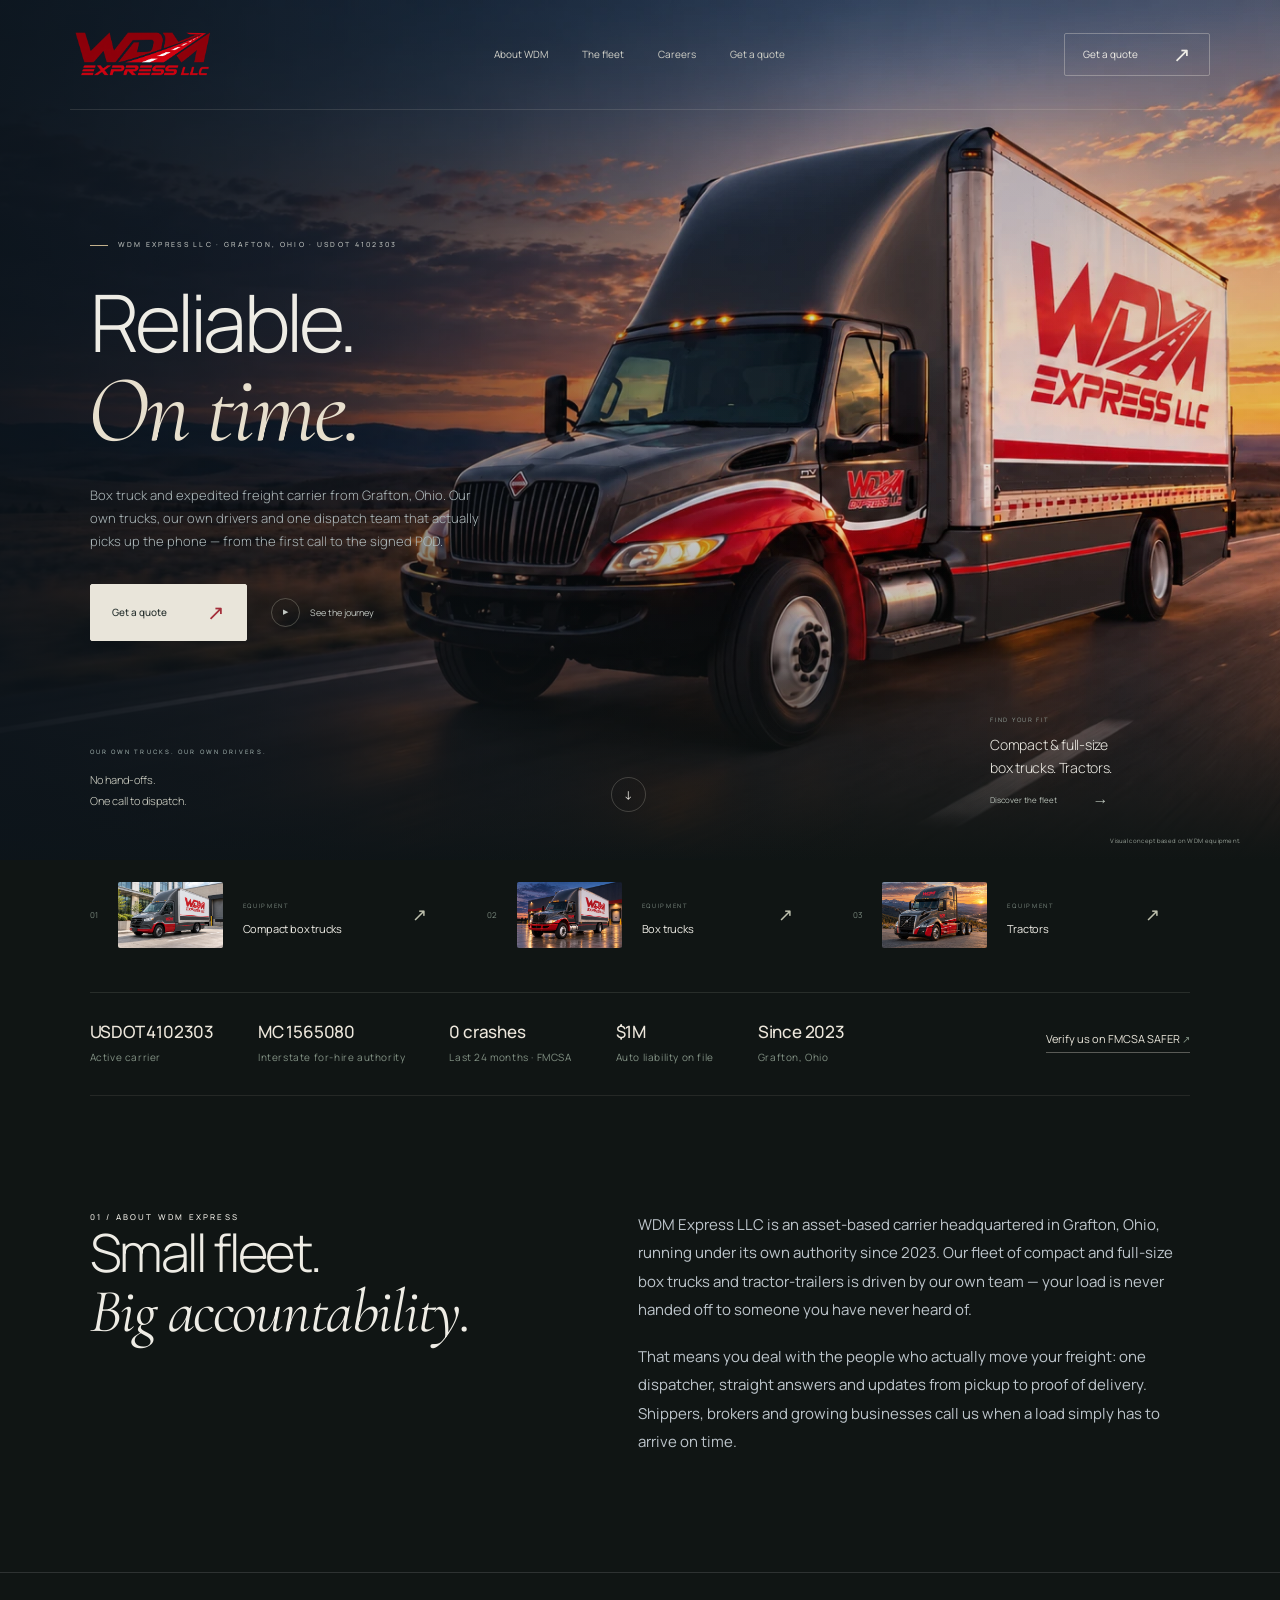
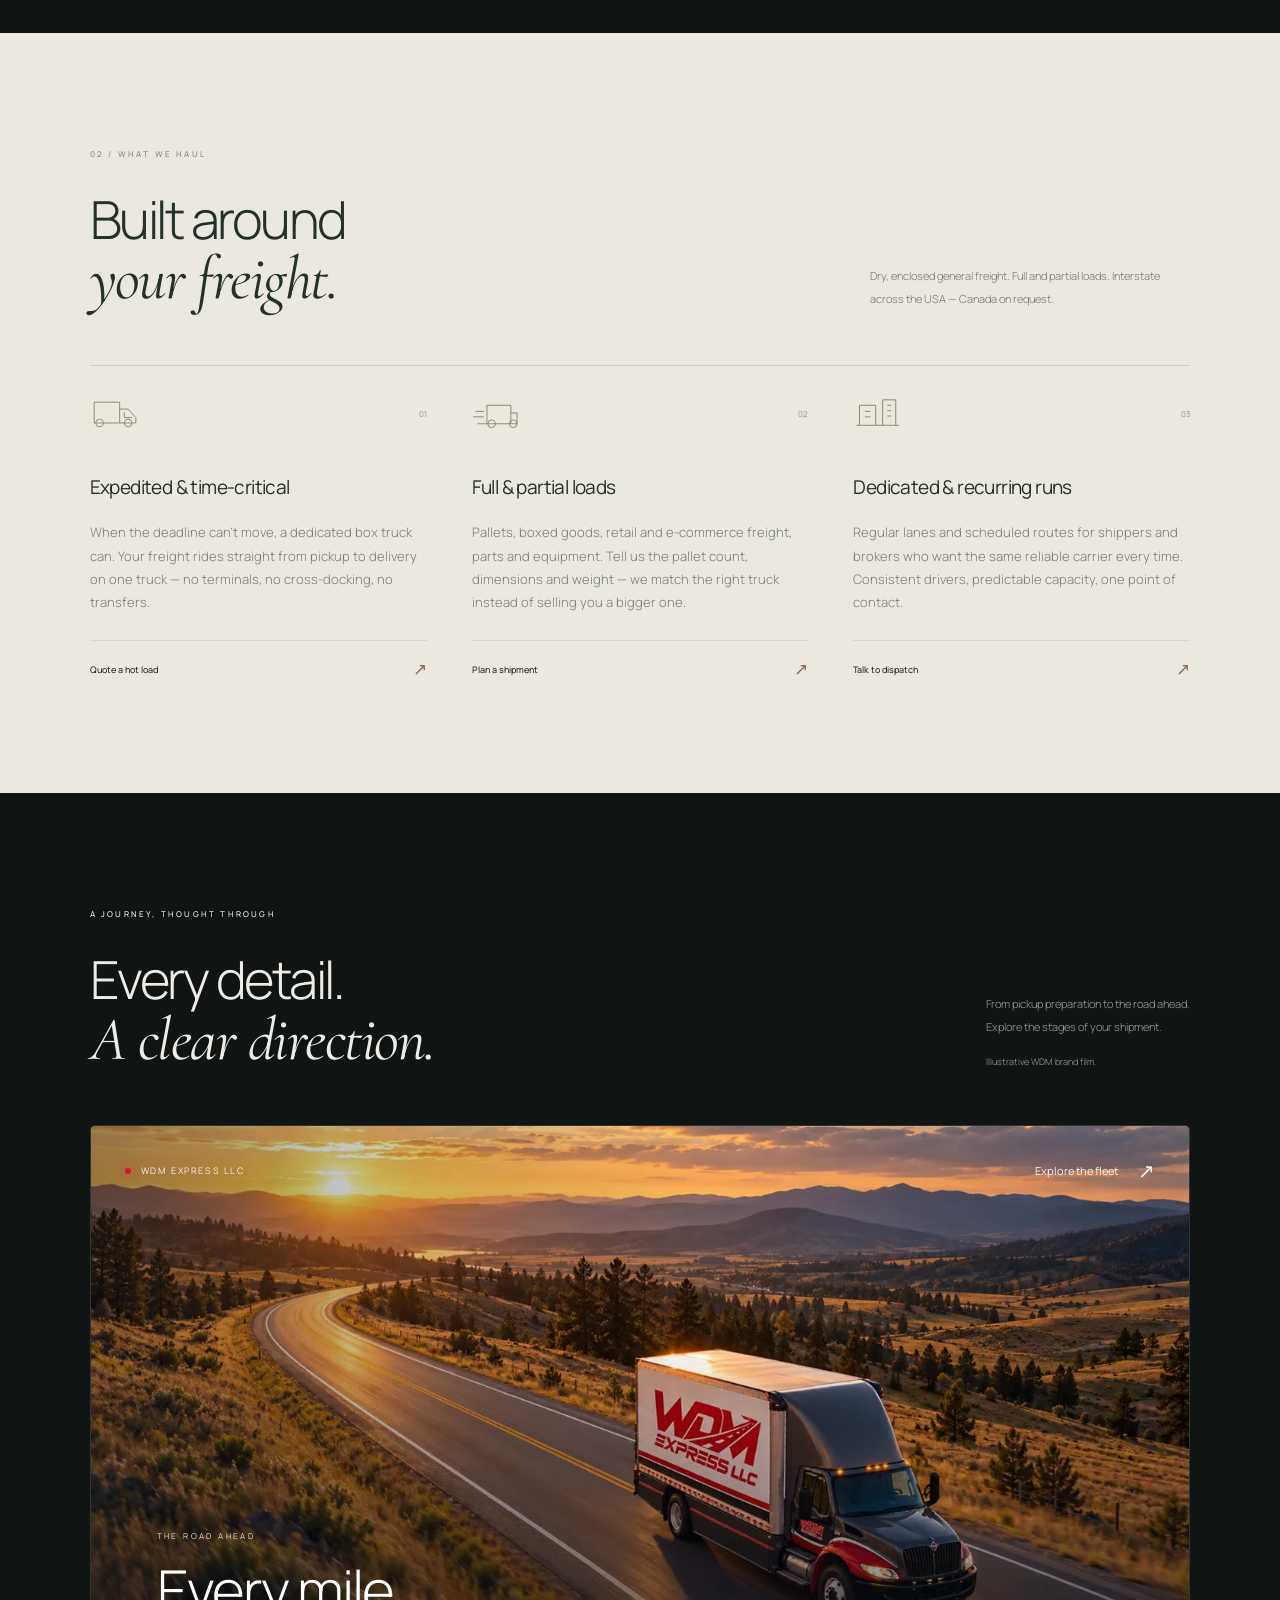
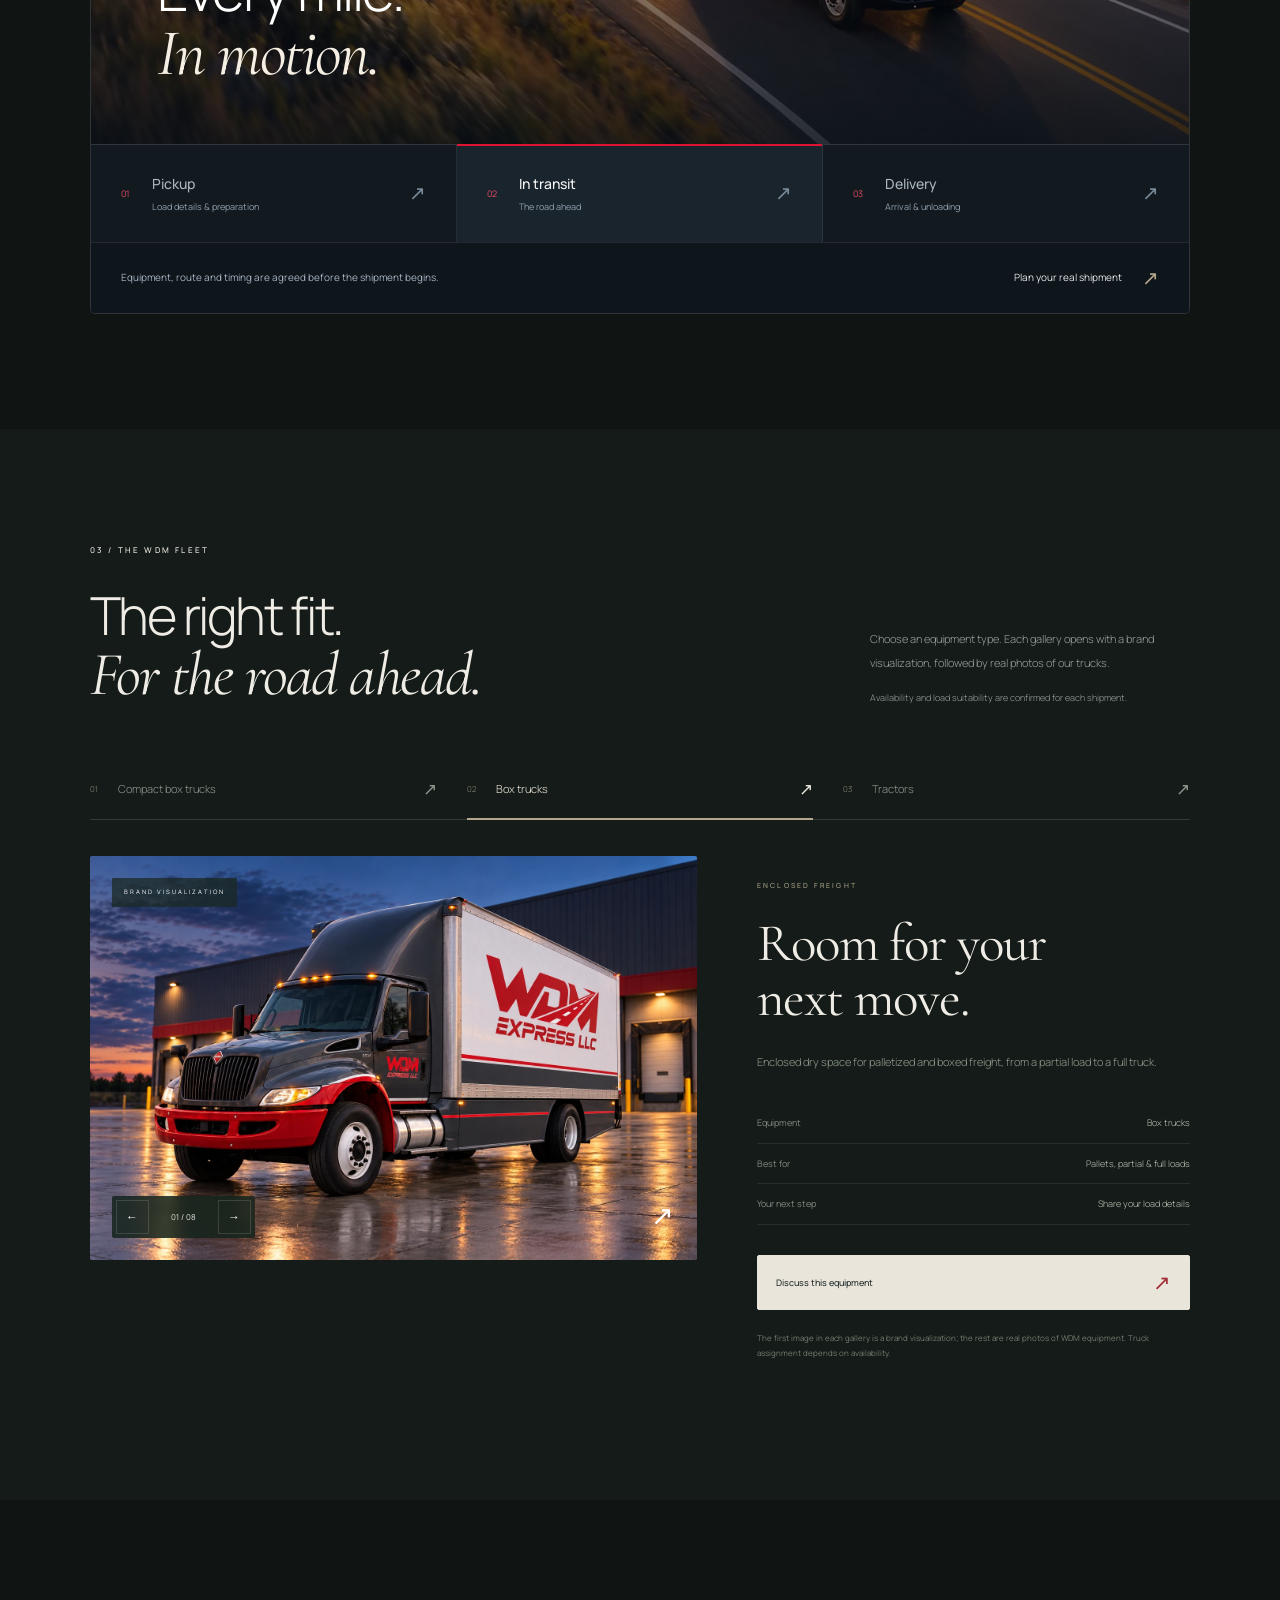
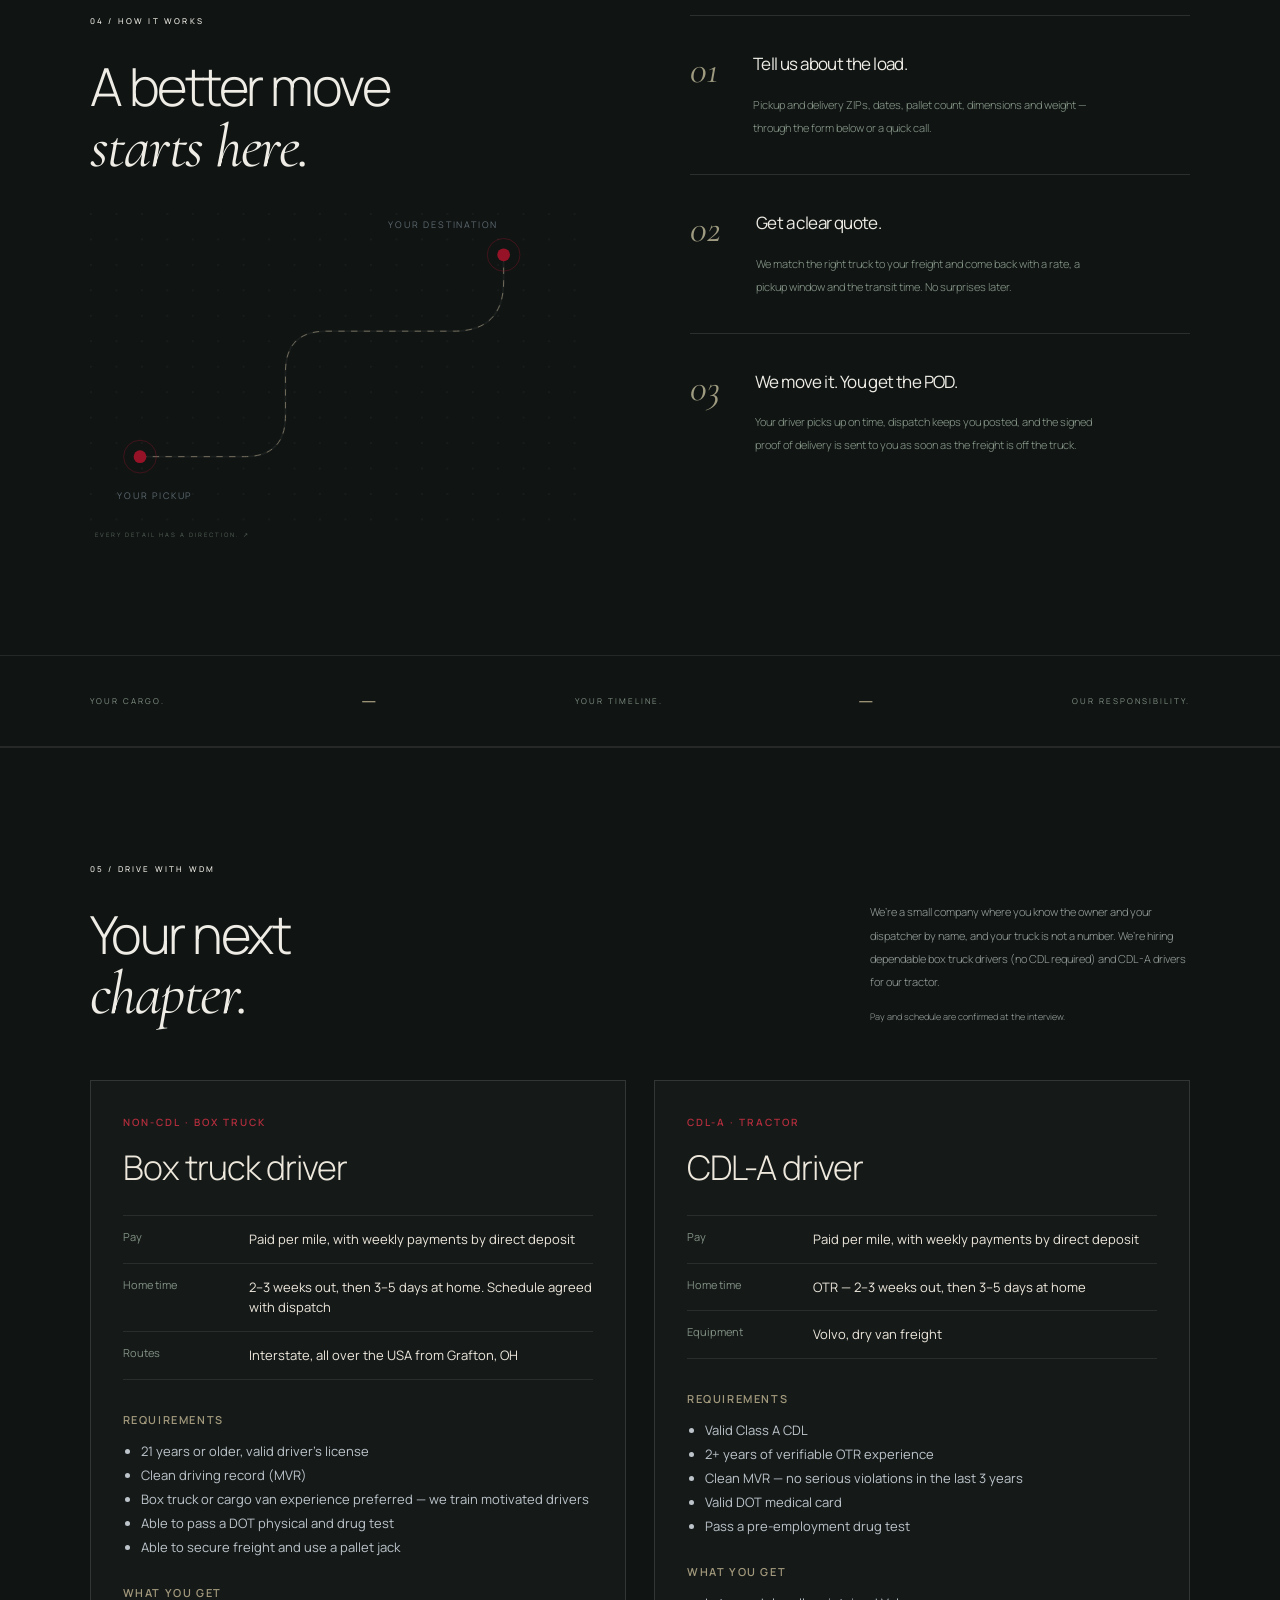
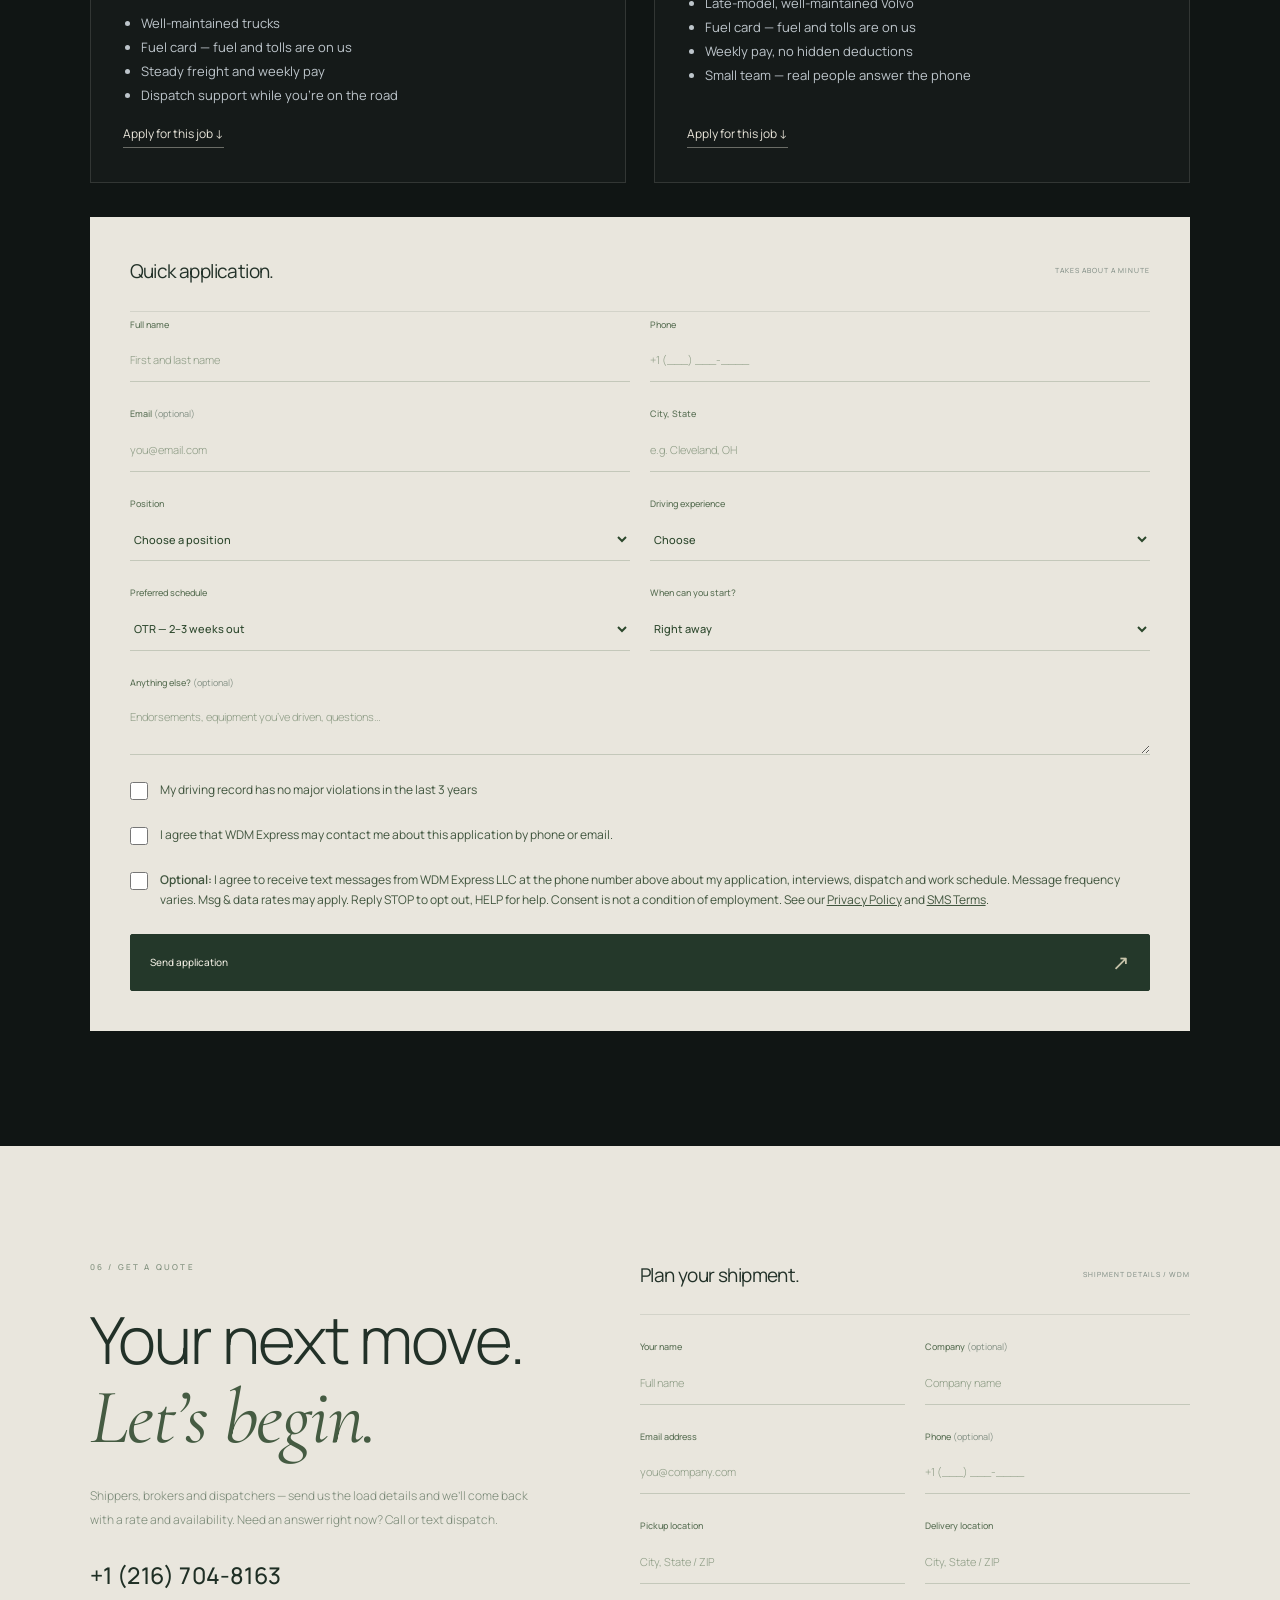
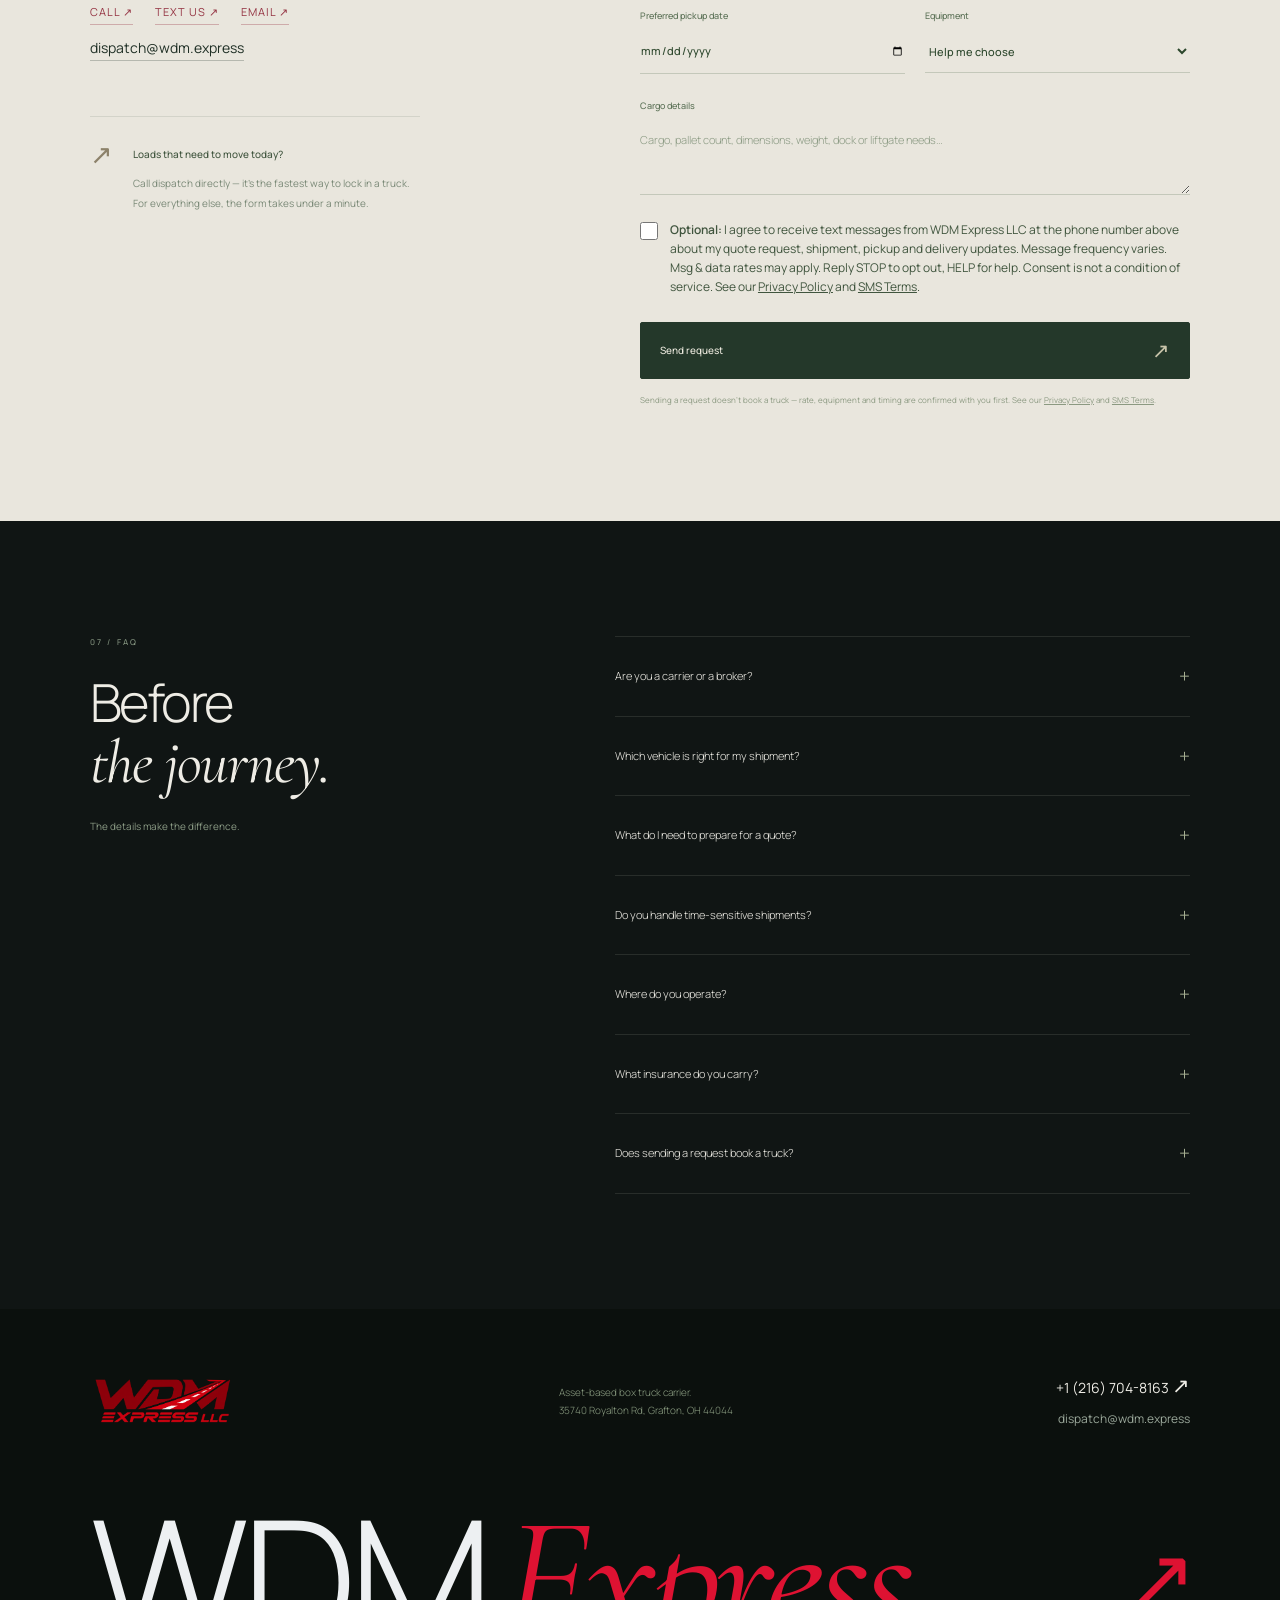
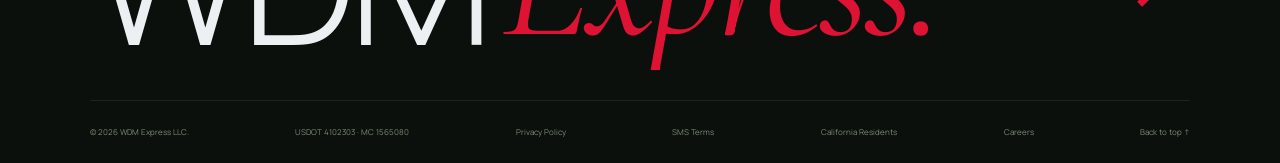
==== commit 637684f2: "Add SMS Terms page and clearer SMS consent (same as wdm.express PR #4) Co-Authored-By: Claude Opus 5" ====
--- a/index.html
+++ b/index.html
@@ -47,13 +47,13 @@
 <label>When can you start?<select name="start"><option>Right away</option><option>Within 2 weeks</option><option>Within a month</option></select></label>
 <label class="full">Anything else? <span>(optional)</span><textarea name="message" rows="2" placeholder="Endorsements, equipment you’ve driven, questions…" maxlength="1500"></textarea></label>
 <label class="check full"><input type="checkbox" name="clean_record" value="Yes"> <span>My driving record has no major violations in the last 3 years</span></label>
-<label class="check full"><input type="checkbox" name="consent" value="Yes" required> <span>I agree that WDM Express may contact me about this application by phone or email.</span></label><label class="check full"><input type="checkbox" name="sms_consent" value="Yes"> <span>I agree to receive text messages from WDM Express about my application, dispatch and work schedule. Message frequency varies. Message &amp; data rates may apply. Reply STOP to opt out, HELP for help. Consent is not a condition of employment. See our <a href="privacy-policy">Privacy Policy</a>.</span></label>
+<label class="check full"><input type="checkbox" name="consent" value="Yes" required> <span>I agree that WDM Express may contact me about this application by phone or email.</span></label><label class="check full sms-consent"><input type="checkbox" name="sms_consent" value="Yes"> <span><b>Optional:</b> I agree to receive text messages from WDM Express LLC at the phone number above about my application, interviews, dispatch and work schedule. Message frequency varies. Msg &amp; data rates may apply. Reply STOP to opt out, HELP for help. Consent is not a condition of employment. See our <a href="privacy-policy">Privacy Policy</a> and <a href="sms-terms">SMS Terms</a>.</span></label>
 <input type="text" name="botcheck" class="hp" tabindex="-1" autocomplete="off" aria-hidden="true">
 </div><button type="submit" class="primary">Send application <span class="arrow">↗</span></button>
 <div class="form-status" role="status" aria-live="polite" hidden></div></form>
 </section>
-<section class="quote-section section" id="quote"><div class="quote-copy"><p class="eyebrow">06 / GET A QUOTE</p><h2>Your next move.<br><em>Let’s begin.</em></h2><p>Shippers, brokers and dispatchers — send us the load details and we’ll come back with a rate and availability. Need an answer right now? Call or text dispatch.</p><div class="contact-lines"><a class="contact-phone" href="tel:+12167048163">+1 (216) 704-8163</a><div><a href="tel:+12167048163">Call <span aria-hidden="true">↗</span></a><a href="sms:+12167048163">Text us <span aria-hidden="true">↗</span></a><a href="mailto:dispatch@wdm.express">Email <span aria-hidden="true">↗</span></a></div><a class="contact-email" href="mailto:dispatch@wdm.express">dispatch@wdm.express</a></div><div class="quote-note"><span class="arrow">↗</span><div><b>Loads that need to move today?</b><p>Call dispatch directly — it’s the fastest way to lock in a truck. For everything else, the form takes under a minute.</p></div></div></div><form id="quote-form" novalidate><input type="hidden" name="form_type" value="Shipping request"><div class="form-heading"><h3>Plan your shipment.</h3><span>SHIPMENT DETAILS / WDM</span></div><div class="form-grid"><label>Your name<input name="name" autocomplete="name" placeholder="Full name" required maxlength="100"></label><label>Company <span>(optional)</span><input name="company" autocomplete="organization" placeholder="Company name" maxlength="150"></label><label>Email address<input type="email" name="email" autocomplete="email" placeholder="you@company.com" required maxlength="200"></label><label>Phone <span>(optional)</span><input type="tel" name="phone" autocomplete="tel" placeholder="+1 (___) ___-____" maxlength="40"></label><label>Pickup location<input name="pickup" placeholder="City, State / ZIP" required maxlength="150"></label><label>Delivery location<input name="delivery" placeholder="City, State / ZIP" required maxlength="150"></label><label>Preferred pickup date<input type="date" name="date" required></label><label>Equipment<select id="equipment" name="equipment"><option>Help me choose</option><option>Compact box truck</option><option>Box truck</option><option>Tractor</option></select></label><label class="full">Cargo details<textarea id="cargo" name="cargo" rows="3" placeholder="Cargo, pallet count, dimensions, weight, dock or liftgate needs…" required maxlength="2500"></textarea></label><label class="check full"><input type="checkbox" name="sms_consent" value="Yes"> <span>I agree to receive text messages from WDM Express about my shipment, quotes and delivery updates at the phone number provided. Message frequency varies. Message &amp; data rates may apply. Reply STOP to opt out, HELP for help. Consent is not a condition of service. See our <a href="privacy-policy">Privacy Policy</a>.</span></label><input type="text" name="botcheck" class="hp" tabindex="-1" autocomplete="off" aria-hidden="true"></div><button type="submit" class="primary">Send request <span class="arrow">↗</span></button><p class="form-disclaimer">Sending a request doesn’t book a truck — rate, equipment and timing are confirmed with you first. See our <a href="privacy-policy">Privacy Policy</a>.</p><div class="form-status" role="status" aria-live="polite" hidden></div></form></section>
+<section class="quote-section section" id="quote"><div class="quote-copy"><p class="eyebrow">06 / GET A QUOTE</p><h2>Your next move.<br><em>Let’s begin.</em></h2><p>Shippers, brokers and dispatchers — send us the load details and we’ll come back with a rate and availability. Need an answer right now? Call or text dispatch.</p><div class="contact-lines"><a class="contact-phone" href="tel:+12167048163">+1 (216) 704-8163</a><div><a href="tel:+12167048163">Call <span aria-hidden="true">↗</span></a><a href="sms:+12167048163">Text us <span aria-hidden="true">↗</span></a><a href="mailto:dispatch@wdm.express">Email <span aria-hidden="true">↗</span></a></div><a class="contact-email" href="mailto:dispatch@wdm.express">dispatch@wdm.express</a></div><div class="quote-note"><span class="arrow">↗</span><div><b>Loads that need to move today?</b><p>Call dispatch directly — it’s the fastest way to lock in a truck. For everything else, the form takes under a minute.</p></div></div></div><form id="quote-form" novalidate><input type="hidden" name="form_type" value="Shipping request"><div class="form-heading"><h3>Plan your shipment.</h3><span>SHIPMENT DETAILS / WDM</span></div><div class="form-grid"><label>Your name<input name="name" autocomplete="name" placeholder="Full name" required maxlength="100"></label><label>Company <span>(optional)</span><input name="company" autocomplete="organization" placeholder="Company name" maxlength="150"></label><label>Email address<input type="email" name="email" autocomplete="email" placeholder="you@company.com" required maxlength="200"></label><label>Phone <span>(optional)</span><input type="tel" name="phone" autocomplete="tel" placeholder="+1 (___) ___-____" maxlength="40"></label><label>Pickup location<input name="pickup" placeholder="City, State / ZIP" required maxlength="150"></label><label>Delivery location<input name="delivery" placeholder="City, State / ZIP" required maxlength="150"></label><label>Preferred pickup date<input type="date" name="date" required></label><label>Equipment<select id="equipment" name="equipment"><option>Help me choose</option><option>Compact box truck</option><option>Box truck</option><option>Tractor</option></select></label><label class="full">Cargo details<textarea id="cargo" name="cargo" rows="3" placeholder="Cargo, pallet count, dimensions, weight, dock or liftgate needs…" required maxlength="2500"></textarea></label><label class="check full sms-consent"><input type="checkbox" name="sms_consent" value="Yes"> <span><b>Optional:</b> I agree to receive text messages from WDM Express LLC at the phone number above about my quote request, shipment, pickup and delivery updates. Message frequency varies. Msg &amp; data rates may apply. Reply STOP to opt out, HELP for help. Consent is not a condition of service. See our <a href="privacy-policy">Privacy Policy</a> and <a href="sms-terms">SMS Terms</a>.</span></label><input type="text" name="botcheck" class="hp" tabindex="-1" autocomplete="off" aria-hidden="true"></div><button type="submit" class="primary">Send request <span class="arrow">↗</span></button><p class="form-disclaimer">Sending a request doesn’t book a truck — rate, equipment and timing are confirmed with you first. See our <a href="privacy-policy">Privacy Policy</a> and <a href="sms-terms">SMS Terms</a>.</p><div class="form-status" role="status" aria-live="polite" hidden></div></form></section>
 <section class="faq section" id="questions"><div><p class="eyebrow">07 / FAQ</p><h2>Before<br><em>the journey.</em></h2><p class="faq-subtitle">The details make the difference.</p></div><div class="faq-list"><details><summary>Are you a carrier or a broker?<span>+</span></summary><p>We’re an asset-based carrier with our own trucks and drivers — USDOT 4102303, MC 1565080. You can check our authority, insurance and safety record on <a href="https://safer.fmcsa.dot.gov/query.asp?searchtype=ANY&amp;query_type=queryCarrierSnapshot&amp;query_param=USDOT&amp;query_string=4102303" target="_blank" rel="noopener">FMCSA SAFER</a>.</p></details><details><summary>Which vehicle is right for my shipment?<span>+</span></summary><p>That depends on cargo dimensions, total weight, loading access and route. Include these details in your request, or select “Help me choose.” Final capacity and availability must be confirmed before booking.</p></details><details><summary>What do I need to prepare for a quote?<span>+</span></summary><p>Pickup and delivery cities or ZIP codes, preferred dates, cargo description, dimensions and total weight. Include pallet count, dock access and any special loading or delivery requirements.</p></details><details><summary>Do you handle time-sensitive shipments?<span>+</span></summary><p>Yes — it’s a big part of what we do. Give us the earliest pickup time and the hard delivery deadline. If the load needs to move today, call dispatch at <a href="tel:+12167048163">+1 (216) 704-8163</a>.</p></details><details><summary>Where do you operate?<span>+</span></summary><p>We haul interstate freight across the USA from our base in Grafton, Ohio. Cross-border loads to Canada are possible — ask us before booking.</p></details><details><summary>What insurance do you carry?<span>+</span></summary><p>Our $1,000,000 auto liability coverage is on file with FMCSA. Ask us for a certificate of insurance (COI) and cargo coverage details for your specific load.</p></details><details><summary>Does sending a request book a truck?<span>+</span></summary><p>No. A shipment is booked only after WDM Express confirms the equipment, schedule, rate and terms with you — by phone and a rate confirmation.</p></details></div></section>
-</main><footer><div class="footer-top"><a class="logo" href="#home"><img src="assets/logo.png" alt="WDM Express LLC" width="160" height="80" loading="lazy"></a><p>Asset-based box truck carrier.<br>35740 Royalton Rd, Grafton, OH 44044</p><div class="footer-contacts"><a href="tel:+12167048163">+1 (216) 704-8163 <span class="arrow">↗</span></a><a href="mailto:dispatch@wdm.express">dispatch@wdm.express</a></div></div><div class="footer-word">WDM <em>Express.</em><span>↗</span></div><div class="footer-bottom"><p>© <span id="year">2026</span> WDM Express LLC.</p><a href="https://safer.fmcsa.dot.gov/query.asp?searchtype=ANY&amp;query_type=queryCarrierSnapshot&amp;query_param=USDOT&amp;query_string=4102303" target="_blank" rel="noopener">USDOT 4102303 · MC 1565080</a><a href="privacy-policy">Privacy Policy</a><a href="ccpa">California Residents</a><a href="#career">Careers</a><a href="#home">Back to top ↑</a></div></footer>
+</main><footer><div class="footer-top"><a class="logo" href="#home"><img src="assets/logo.png" alt="WDM Express LLC" width="160" height="80" loading="lazy"></a><p>Asset-based box truck carrier.<br>35740 Royalton Rd, Grafton, OH 44044</p><div class="footer-contacts"><a href="tel:+12167048163">+1 (216) 704-8163 <span class="arrow">↗</span></a><a href="mailto:dispatch@wdm.express">dispatch@wdm.express</a></div></div><div class="footer-word">WDM <em>Express.</em><span>↗</span></div><div class="footer-bottom"><p>© <span id="year">2026</span> WDM Express LLC.</p><a href="https://safer.fmcsa.dot.gov/query.asp?searchtype=ANY&amp;query_type=queryCarrierSnapshot&amp;query_param=USDOT&amp;query_string=4102303" target="_blank" rel="noopener">USDOT 4102303 · MC 1565080</a><a href="privacy-policy">Privacy Policy</a><a href="sms-terms">SMS Terms</a><a href="ccpa">California Residents</a><a href="#career">Careers</a><a href="#home">Back to top ↑</a></div></footer>
 <a class="mobile-call" href="tel:+12167048163"><span aria-hidden="true">✆</span> Call dispatch</a>
 <dialog id="gallery"><div class="gallery-heading"><span id="gallery-title">The WDM fleet</span><button type="button" id="close-gallery" aria-label="Close photo gallery">×</button></div><img id="gallery-photo" alt="WDM fleet vehicle"><div class="gallery-controls"><button type="button" id="gallery-prev" aria-label="Previous photo">←</button><span id="gallery-count"></span><button type="button" id="gallery-next" aria-label="Next photo">→</button></div></dialog><script src="app.js"></script></body></html>
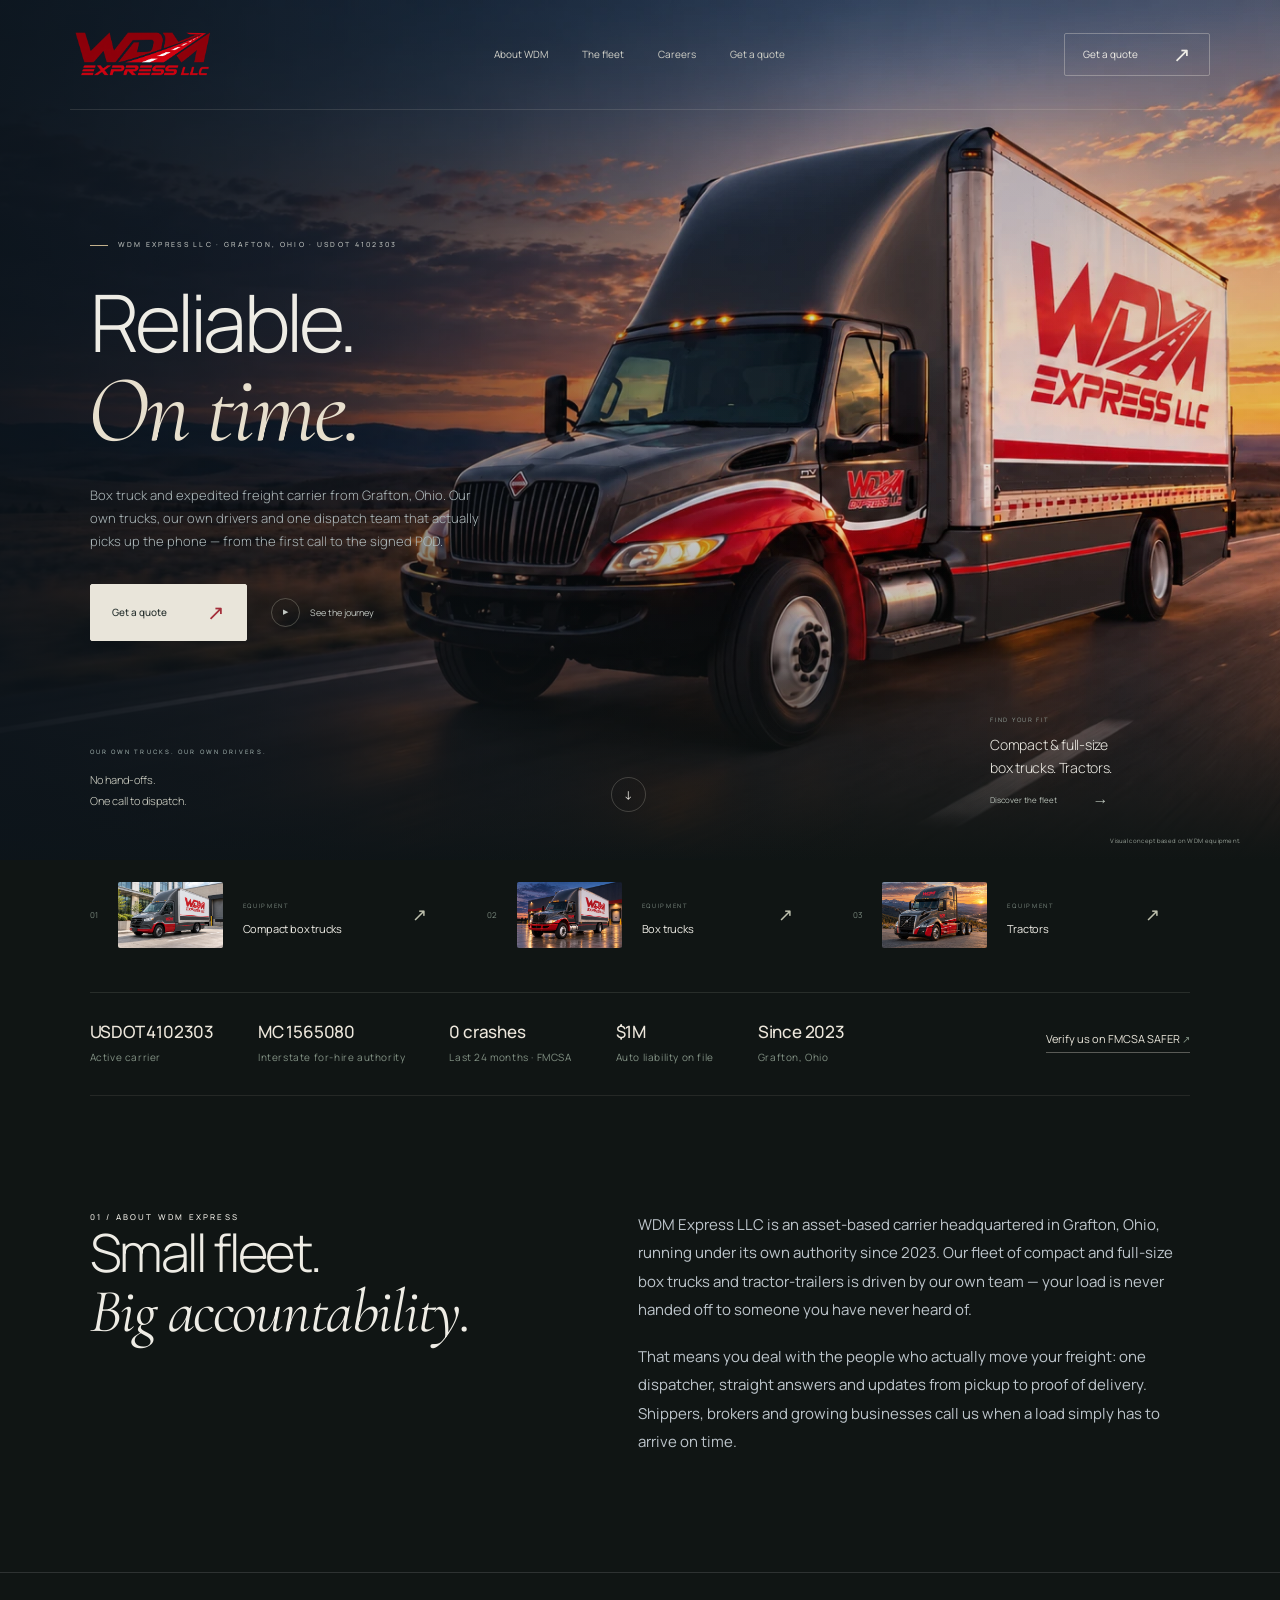
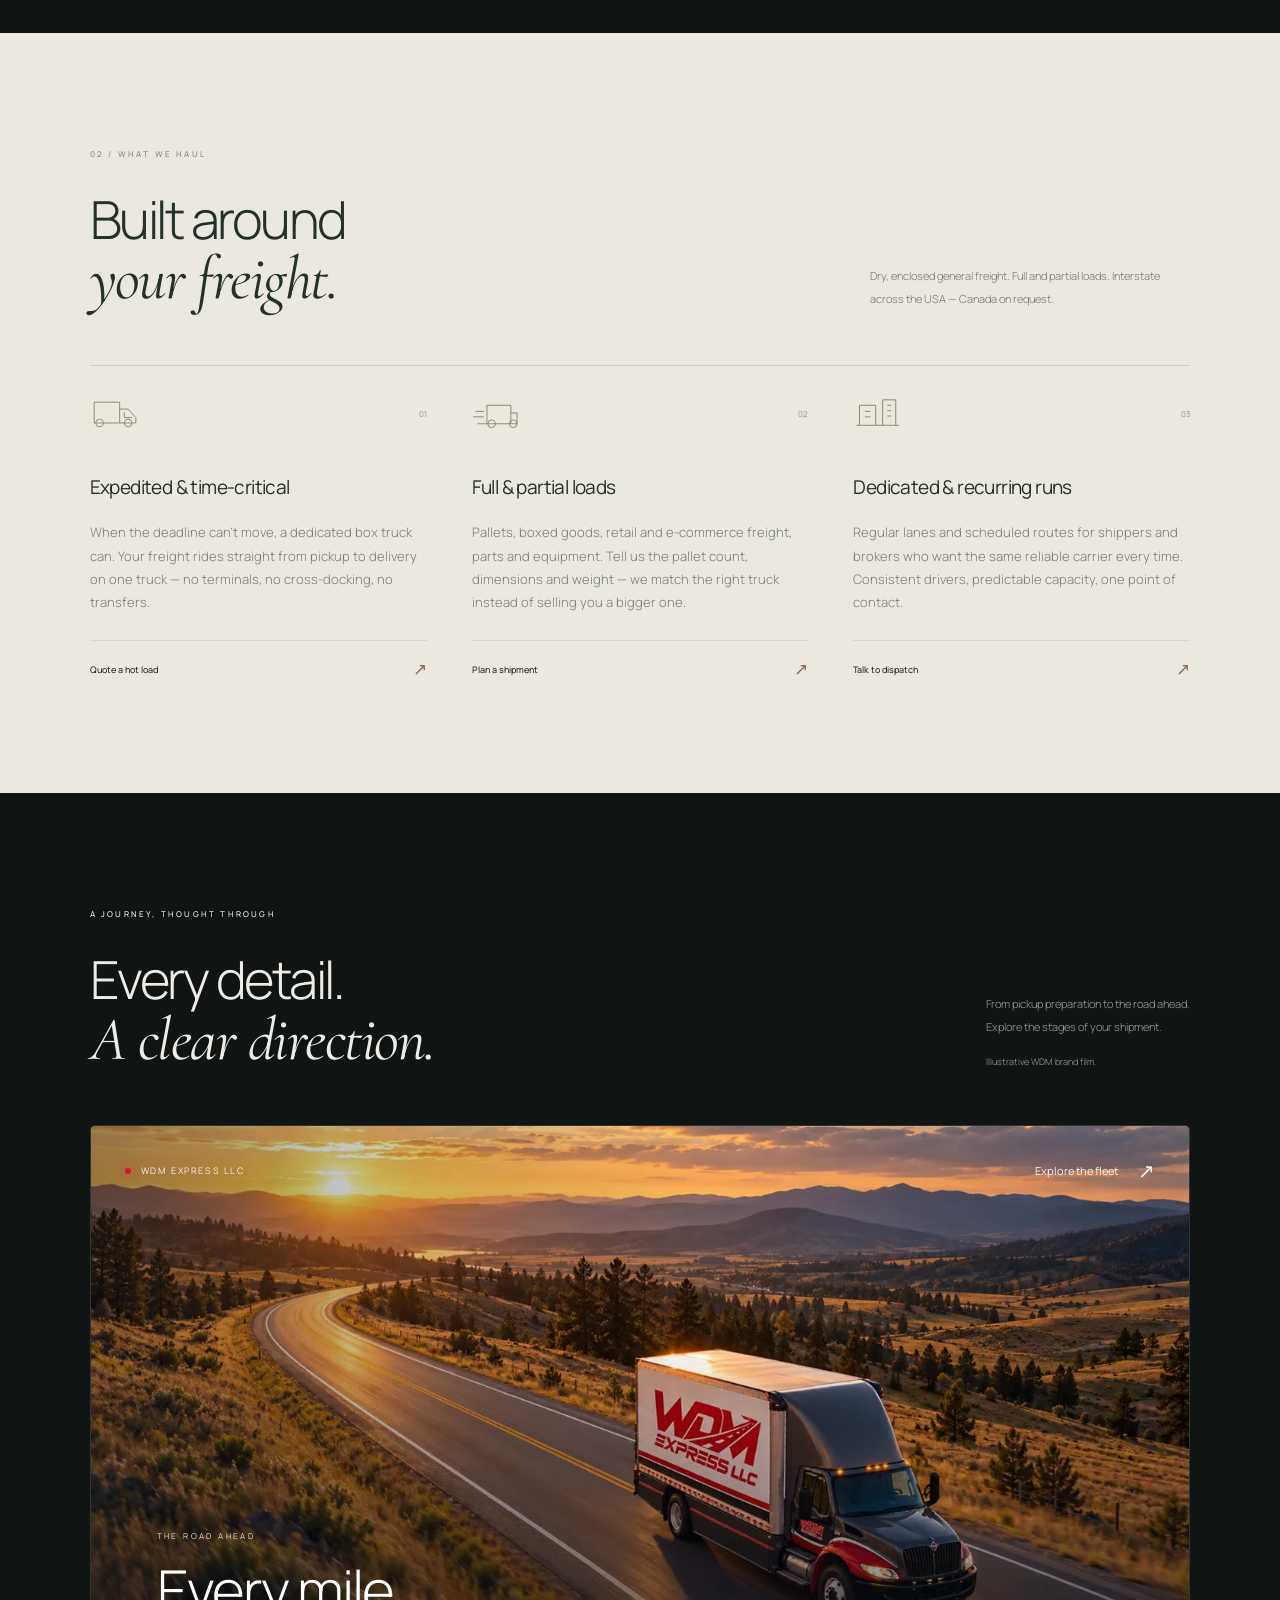
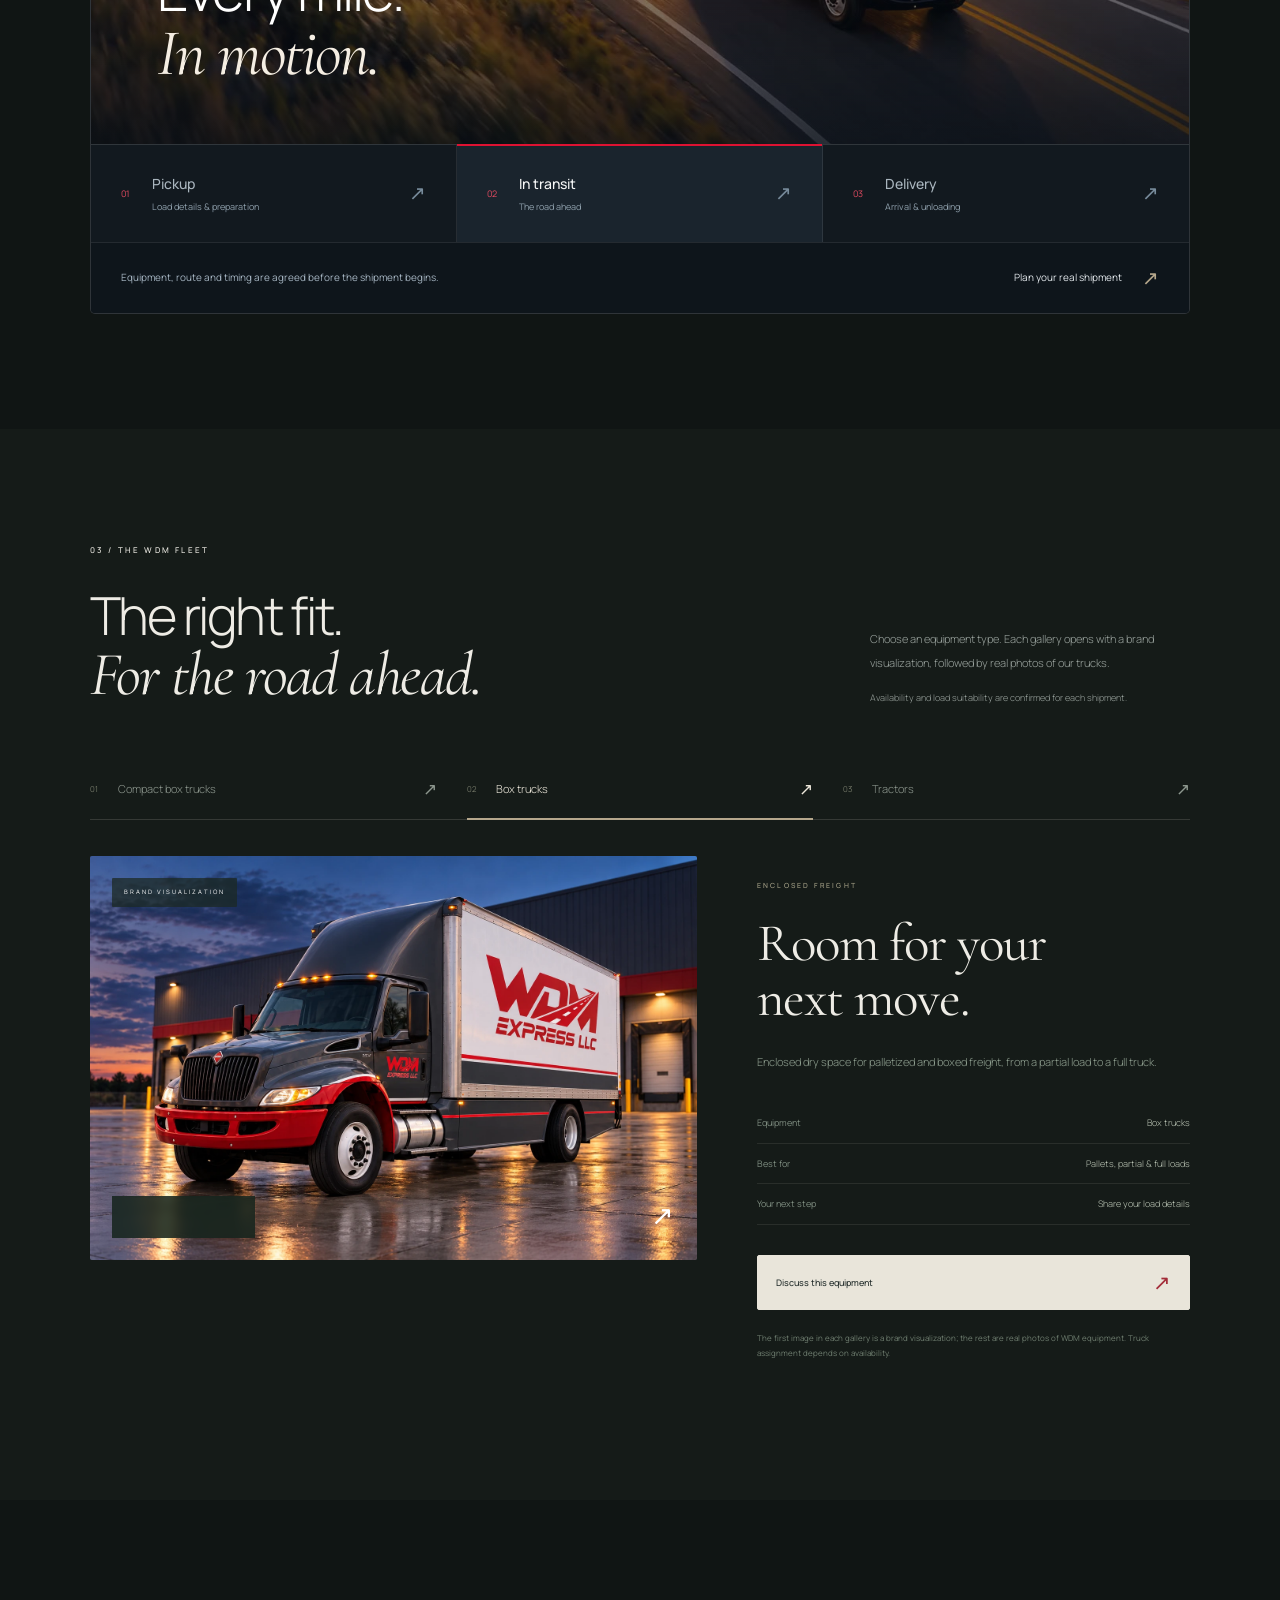
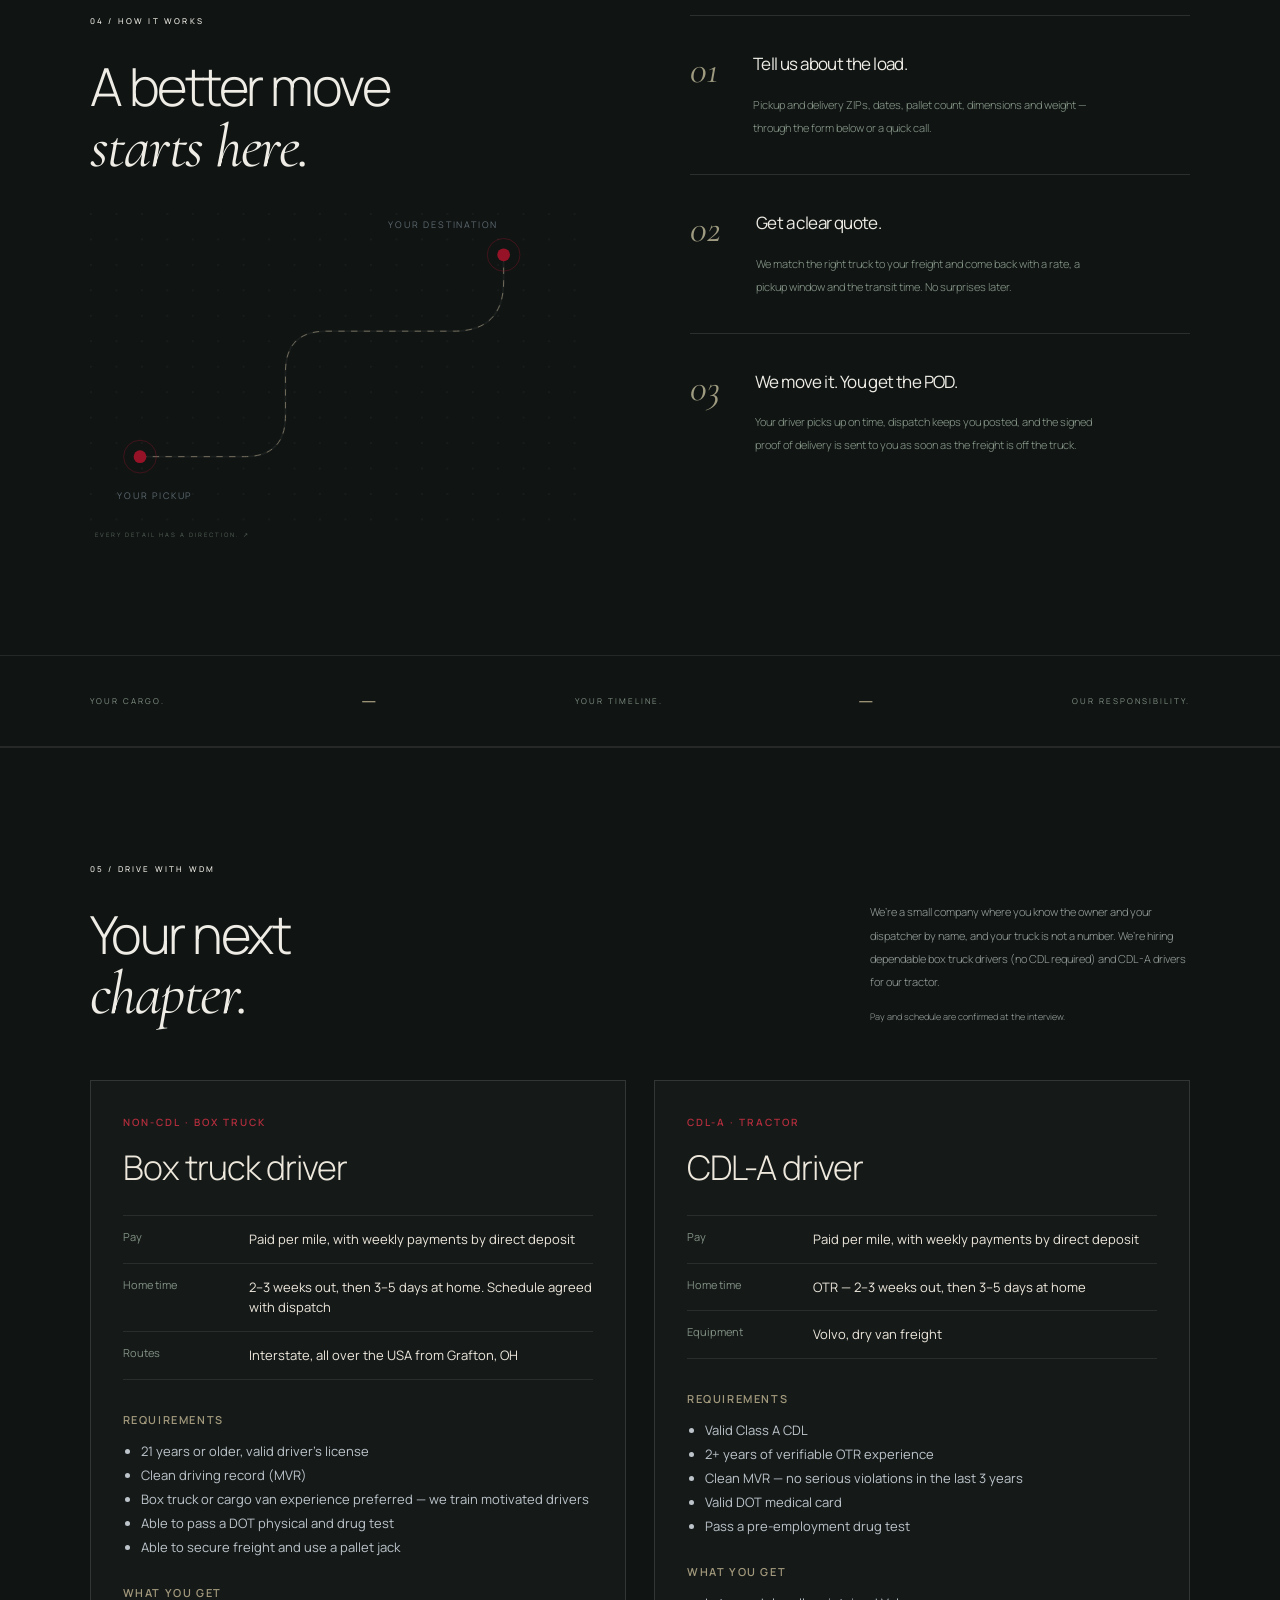
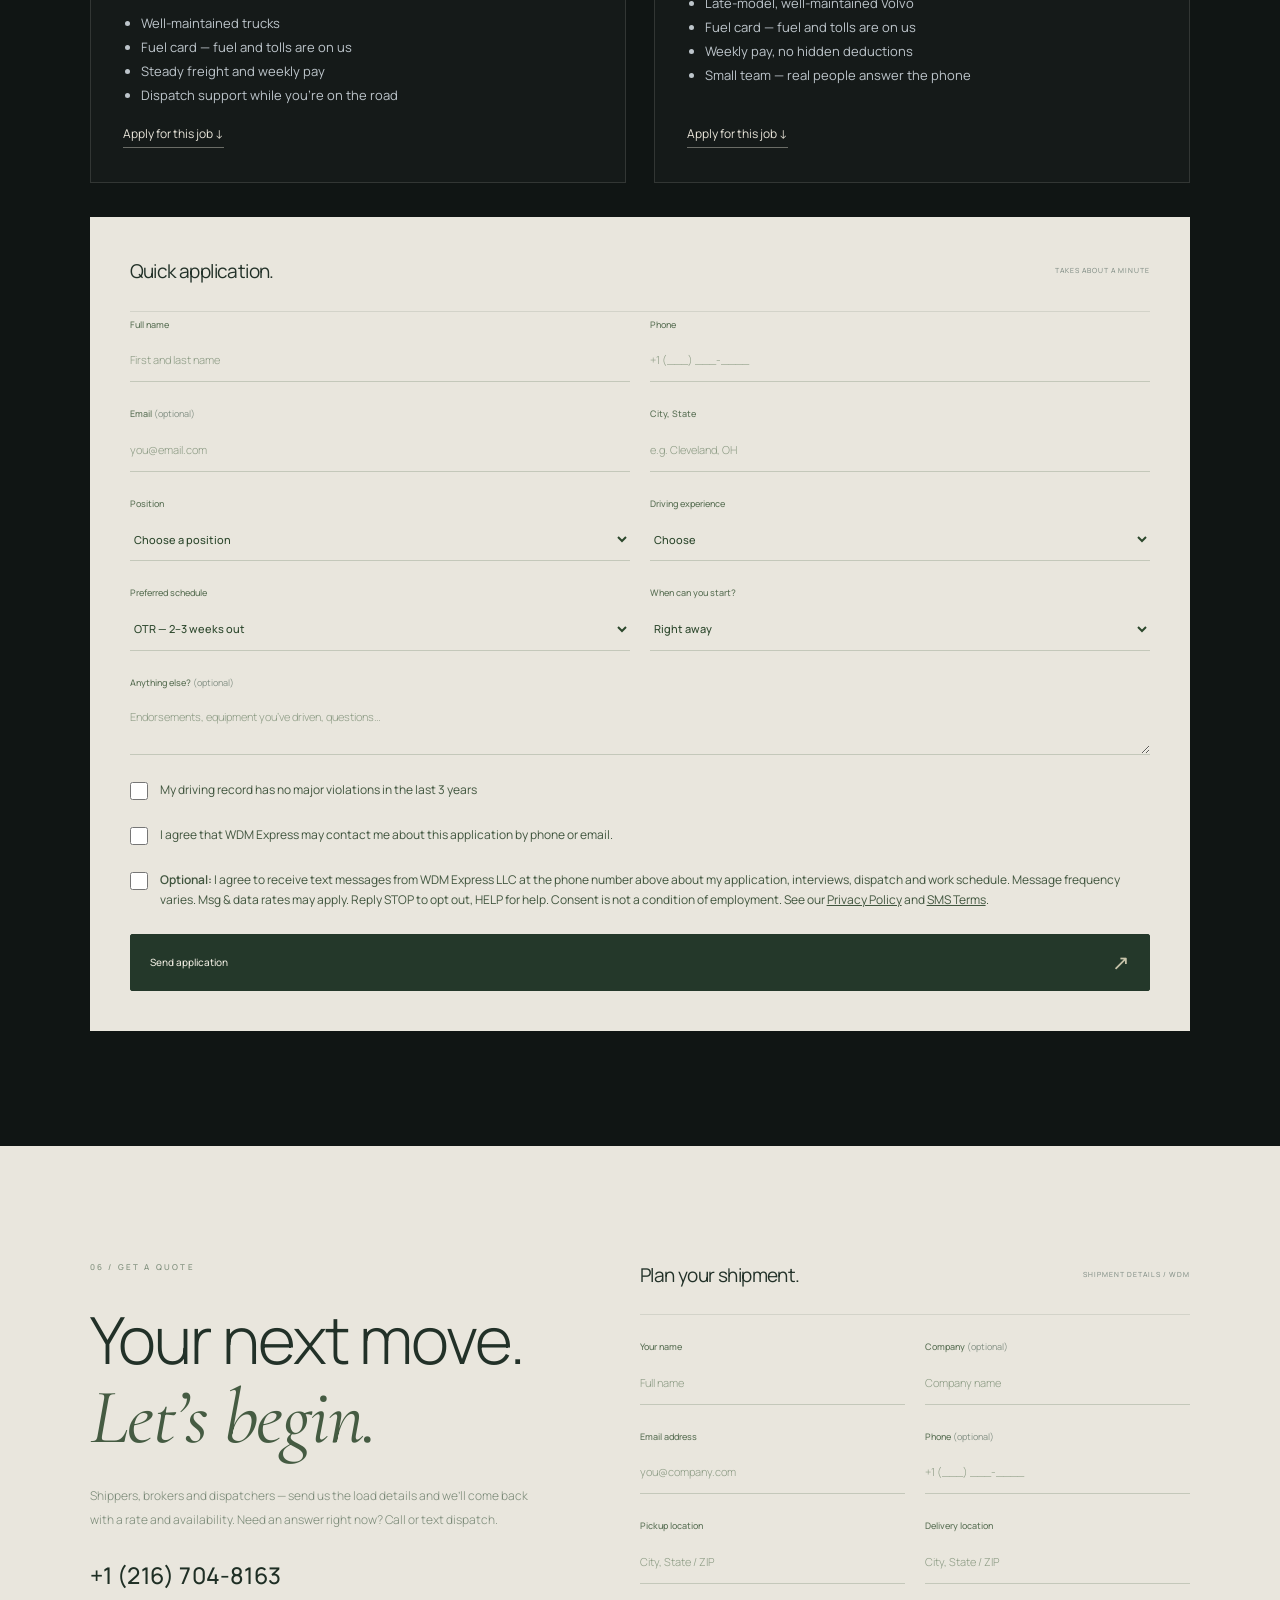
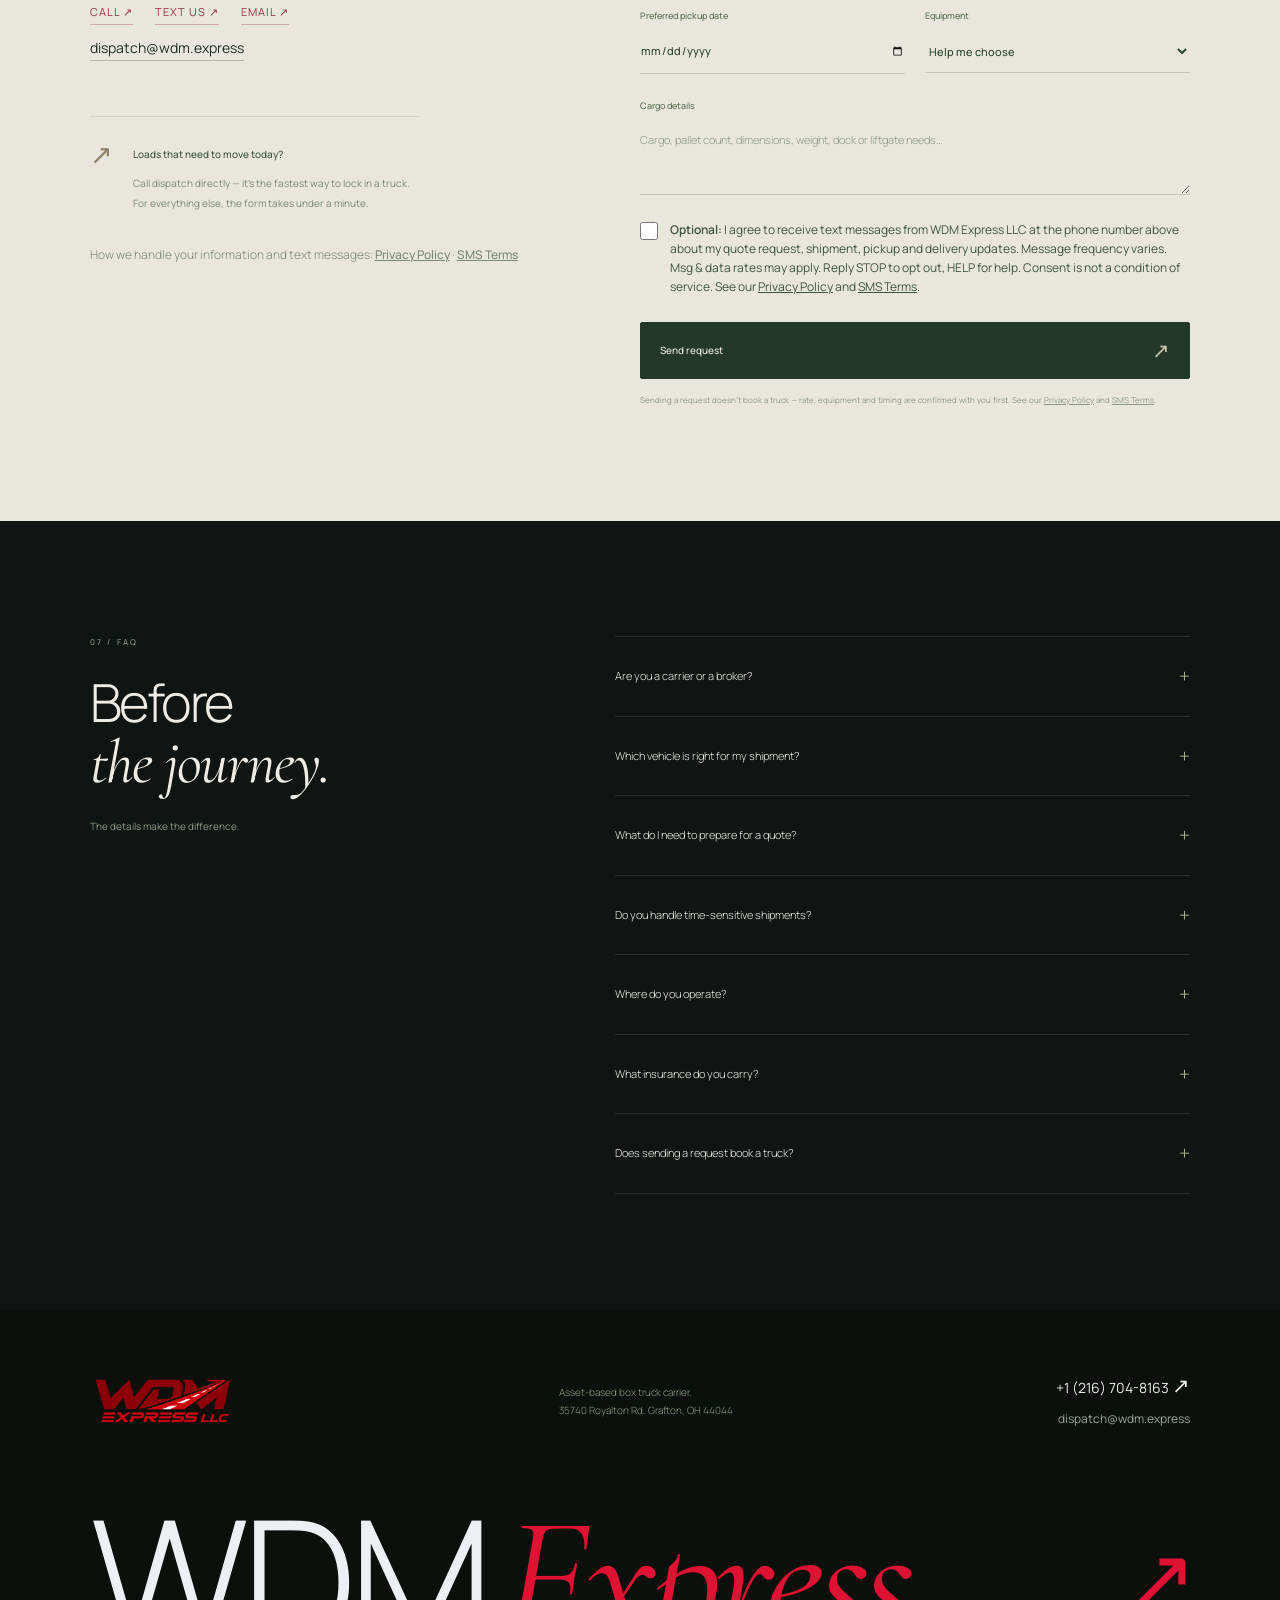
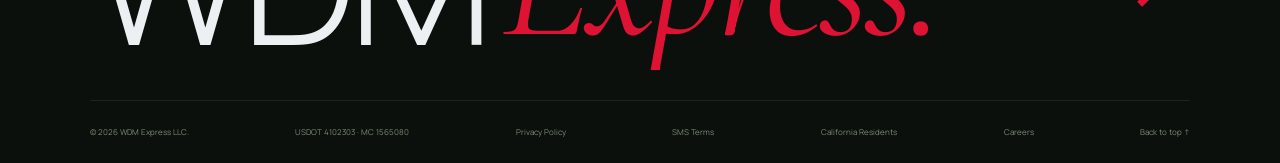
==== commit 6b4691a5: "Link Privacy Policy and SMS Terms from contact section; add carrier SMS notice to policy Co-Authored" ====
--- a/index.html
+++ b/index.html
@@ -52,7 +52,7 @@
 </div><button type="submit" class="primary">Send application <span class="arrow">↗</span></button>
 <div class="form-status" role="status" aria-live="polite" hidden></div></form>
 </section>
-<section class="quote-section section" id="quote"><div class="quote-copy"><p class="eyebrow">06 / GET A QUOTE</p><h2>Your next move.<br><em>Let’s begin.</em></h2><p>Shippers, brokers and dispatchers — send us the load details and we’ll come back with a rate and availability. Need an answer right now? Call or text dispatch.</p><div class="contact-lines"><a class="contact-phone" href="tel:+12167048163">+1 (216) 704-8163</a><div><a href="tel:+12167048163">Call <span aria-hidden="true">↗</span></a><a href="sms:+12167048163">Text us <span aria-hidden="true">↗</span></a><a href="mailto:dispatch@wdm.express">Email <span aria-hidden="true">↗</span></a></div><a class="contact-email" href="mailto:dispatch@wdm.express">dispatch@wdm.express</a></div><div class="quote-note"><span class="arrow">↗</span><div><b>Loads that need to move today?</b><p>Call dispatch directly — it’s the fastest way to lock in a truck. For everything else, the form takes under a minute.</p></div></div></div><form id="quote-form" novalidate><input type="hidden" name="form_type" value="Shipping request"><div class="form-heading"><h3>Plan your shipment.</h3><span>SHIPMENT DETAILS / WDM</span></div><div class="form-grid"><label>Your name<input name="name" autocomplete="name" placeholder="Full name" required maxlength="100"></label><label>Company <span>(optional)</span><input name="company" autocomplete="organization" placeholder="Company name" maxlength="150"></label><label>Email address<input type="email" name="email" autocomplete="email" placeholder="you@company.com" required maxlength="200"></label><label>Phone <span>(optional)</span><input type="tel" name="phone" autocomplete="tel" placeholder="+1 (___) ___-____" maxlength="40"></label><label>Pickup location<input name="pickup" placeholder="City, State / ZIP" required maxlength="150"></label><label>Delivery location<input name="delivery" placeholder="City, State / ZIP" required maxlength="150"></label><label>Preferred pickup date<input type="date" name="date" required></label><label>Equipment<select id="equipment" name="equipment"><option>Help me choose</option><option>Compact box truck</option><option>Box truck</option><option>Tractor</option></select></label><label class="full">Cargo details<textarea id="cargo" name="cargo" rows="3" placeholder="Cargo, pallet count, dimensions, weight, dock or liftgate needs…" required maxlength="2500"></textarea></label><label class="check full sms-consent"><input type="checkbox" name="sms_consent" value="Yes"> <span><b>Optional:</b> I agree to receive text messages from WDM Express LLC at the phone number above about my quote request, shipment, pickup and delivery updates. Message frequency varies. Msg &amp; data rates may apply. Reply STOP to opt out, HELP for help. Consent is not a condition of service. See our <a href="privacy-policy">Privacy Policy</a> and <a href="sms-terms">SMS Terms</a>.</span></label><input type="text" name="botcheck" class="hp" tabindex="-1" autocomplete="off" aria-hidden="true"></div><button type="submit" class="primary">Send request <span class="arrow">↗</span></button><p class="form-disclaimer">Sending a request doesn’t book a truck — rate, equipment and timing are confirmed with you first. See our <a href="privacy-policy">Privacy Policy</a> and <a href="sms-terms">SMS Terms</a>.</p><div class="form-status" role="status" aria-live="polite" hidden></div></form></section>
+<section class="quote-section section" id="quote"><div class="quote-copy"><p class="eyebrow">06 / GET A QUOTE</p><h2>Your next move.<br><em>Let’s begin.</em></h2><p>Shippers, brokers and dispatchers — send us the load details and we’ll come back with a rate and availability. Need an answer right now? Call or text dispatch.</p><div class="contact-lines"><a class="contact-phone" href="tel:+12167048163">+1 (216) 704-8163</a><div><a href="tel:+12167048163">Call <span aria-hidden="true">↗</span></a><a href="sms:+12167048163">Text us <span aria-hidden="true">↗</span></a><a href="mailto:dispatch@wdm.express">Email <span aria-hidden="true">↗</span></a></div><a class="contact-email" href="mailto:dispatch@wdm.express">dispatch@wdm.express</a></div><div class="quote-note"><span class="arrow">↗</span><div><b>Loads that need to move today?</b><p>Call dispatch directly — it’s the fastest way to lock in a truck. For everything else, the form takes under a minute.</p></div></div><p class="legal-links">How we handle your information and text messages: <a href="privacy-policy">Privacy Policy</a> · <a href="sms-terms">SMS Terms</a></p></div><form id="quote-form" novalidate><input type="hidden" name="form_type" value="Shipping request"><div class="form-heading"><h3>Plan your shipment.</h3><span>SHIPMENT DETAILS / WDM</span></div><div class="form-grid"><label>Your name<input name="name" autocomplete="name" placeholder="Full name" required maxlength="100"></label><label>Company <span>(optional)</span><input name="company" autocomplete="organization" placeholder="Company name" maxlength="150"></label><label>Email address<input type="email" name="email" autocomplete="email" placeholder="you@company.com" required maxlength="200"></label><label>Phone <span>(optional)</span><input type="tel" name="phone" autocomplete="tel" placeholder="+1 (___) ___-____" maxlength="40"></label><label>Pickup location<input name="pickup" placeholder="City, State / ZIP" required maxlength="150"></label><label>Delivery location<input name="delivery" placeholder="City, State / ZIP" required maxlength="150"></label><label>Preferred pickup date<input type="date" name="date" required></label><label>Equipment<select id="equipment" name="equipment"><option>Help me choose</option><option>Compact box truck</option><option>Box truck</option><option>Tractor</option></select></label><label class="full">Cargo details<textarea id="cargo" name="cargo" rows="3" placeholder="Cargo, pallet count, dimensions, weight, dock or liftgate needs…" required maxlength="2500"></textarea></label><label class="check full sms-consent"><input type="checkbox" name="sms_consent" value="Yes"> <span><b>Optional:</b> I agree to receive text messages from WDM Express LLC at the phone number above about my quote request, shipment, pickup and delivery updates. Message frequency varies. Msg &amp; data rates may apply. Reply STOP to opt out, HELP for help. Consent is not a condition of service. See our <a href="privacy-policy">Privacy Policy</a> and <a href="sms-terms">SMS Terms</a>.</span></label><input type="text" name="botcheck" class="hp" tabindex="-1" autocomplete="off" aria-hidden="true"></div><button type="submit" class="primary">Send request <span class="arrow">↗</span></button><p class="form-disclaimer">Sending a request doesn’t book a truck — rate, equipment and timing are confirmed with you first. See our <a href="privacy-policy">Privacy Policy</a> and <a href="sms-terms">SMS Terms</a>.</p><div class="form-status" role="status" aria-live="polite" hidden></div></form></section>
 <section class="faq section" id="questions"><div><p class="eyebrow">07 / FAQ</p><h2>Before<br><em>the journey.</em></h2><p class="faq-subtitle">The details make the difference.</p></div><div class="faq-list"><details><summary>Are you a carrier or a broker?<span>+</span></summary><p>We’re an asset-based carrier with our own trucks and drivers — USDOT 4102303, MC 1565080. You can check our authority, insurance and safety record on <a href="https://safer.fmcsa.dot.gov/query.asp?searchtype=ANY&amp;query_type=queryCarrierSnapshot&amp;query_param=USDOT&amp;query_string=4102303" target="_blank" rel="noopener">FMCSA SAFER</a>.</p></details><details><summary>Which vehicle is right for my shipment?<span>+</span></summary><p>That depends on cargo dimensions, total weight, loading access and route. Include these details in your request, or select “Help me choose.” Final capacity and availability must be confirmed before booking.</p></details><details><summary>What do I need to prepare for a quote?<span>+</span></summary><p>Pickup and delivery cities or ZIP codes, preferred dates, cargo description, dimensions and total weight. Include pallet count, dock access and any special loading or delivery requirements.</p></details><details><summary>Do you handle time-sensitive shipments?<span>+</span></summary><p>Yes — it’s a big part of what we do. Give us the earliest pickup time and the hard delivery deadline. If the load needs to move today, call dispatch at <a href="tel:+12167048163">+1 (216) 704-8163</a>.</p></details><details><summary>Where do you operate?<span>+</span></summary><p>We haul interstate freight across the USA from our base in Grafton, Ohio. Cross-border loads to Canada are possible — ask us before booking.</p></details><details><summary>What insurance do you carry?<span>+</span></summary><p>Our $1,000,000 auto liability coverage is on file with FMCSA. Ask us for a certificate of insurance (COI) and cargo coverage details for your specific load.</p></details><details><summary>Does sending a request book a truck?<span>+</span></summary><p>No. A shipment is booked only after WDM Express confirms the equipment, schedule, rate and terms with you — by phone and a rate confirmation.</p></details></div></section>
 </main><footer><div class="footer-top"><a class="logo" href="#home"><img src="assets/logo.png" alt="WDM Express LLC" width="160" height="80" loading="lazy"></a><p>Asset-based box truck carrier.<br>35740 Royalton Rd, Grafton, OH 44044</p><div class="footer-contacts"><a href="tel:+12167048163">+1 (216) 704-8163 <span class="arrow">↗</span></a><a href="mailto:dispatch@wdm.express">dispatch@wdm.express</a></div></div><div class="footer-word">WDM <em>Express.</em><span>↗</span></div><div class="footer-bottom"><p>© <span id="year">2026</span> WDM Express LLC.</p><a href="https://safer.fmcsa.dot.gov/query.asp?searchtype=ANY&amp;query_type=queryCarrierSnapshot&amp;query_param=USDOT&amp;query_string=4102303" target="_blank" rel="noopener">USDOT 4102303 · MC 1565080</a><a href="privacy-policy">Privacy Policy</a><a href="sms-terms">SMS Terms</a><a href="ccpa">California Residents</a><a href="#career">Careers</a><a href="#home">Back to top ↑</a></div></footer>
 <a class="mobile-call" href="tel:+12167048163"><span aria-hidden="true">✆</span> Call dispatch</a>
--- a/style.css
+++ b/style.css
@@ -149,3 +149,4 @@
 .wdm .footer-contacts a:last-child{font-size:12px;color:#9aa79a}
 @media(max-width:760px){.wdm .footer-contacts{align-items:flex-start}}
 .wdm label.check>span{color:#40553e;font-size:12px;font-weight:400;letter-spacing:0;text-transform:none}
+.wdm .quote-copy>p.legal-links{font-size:12px;margin-top:30px}.wdm .legal-links a{text-decoration:underline;color:inherit;font-weight:500}
